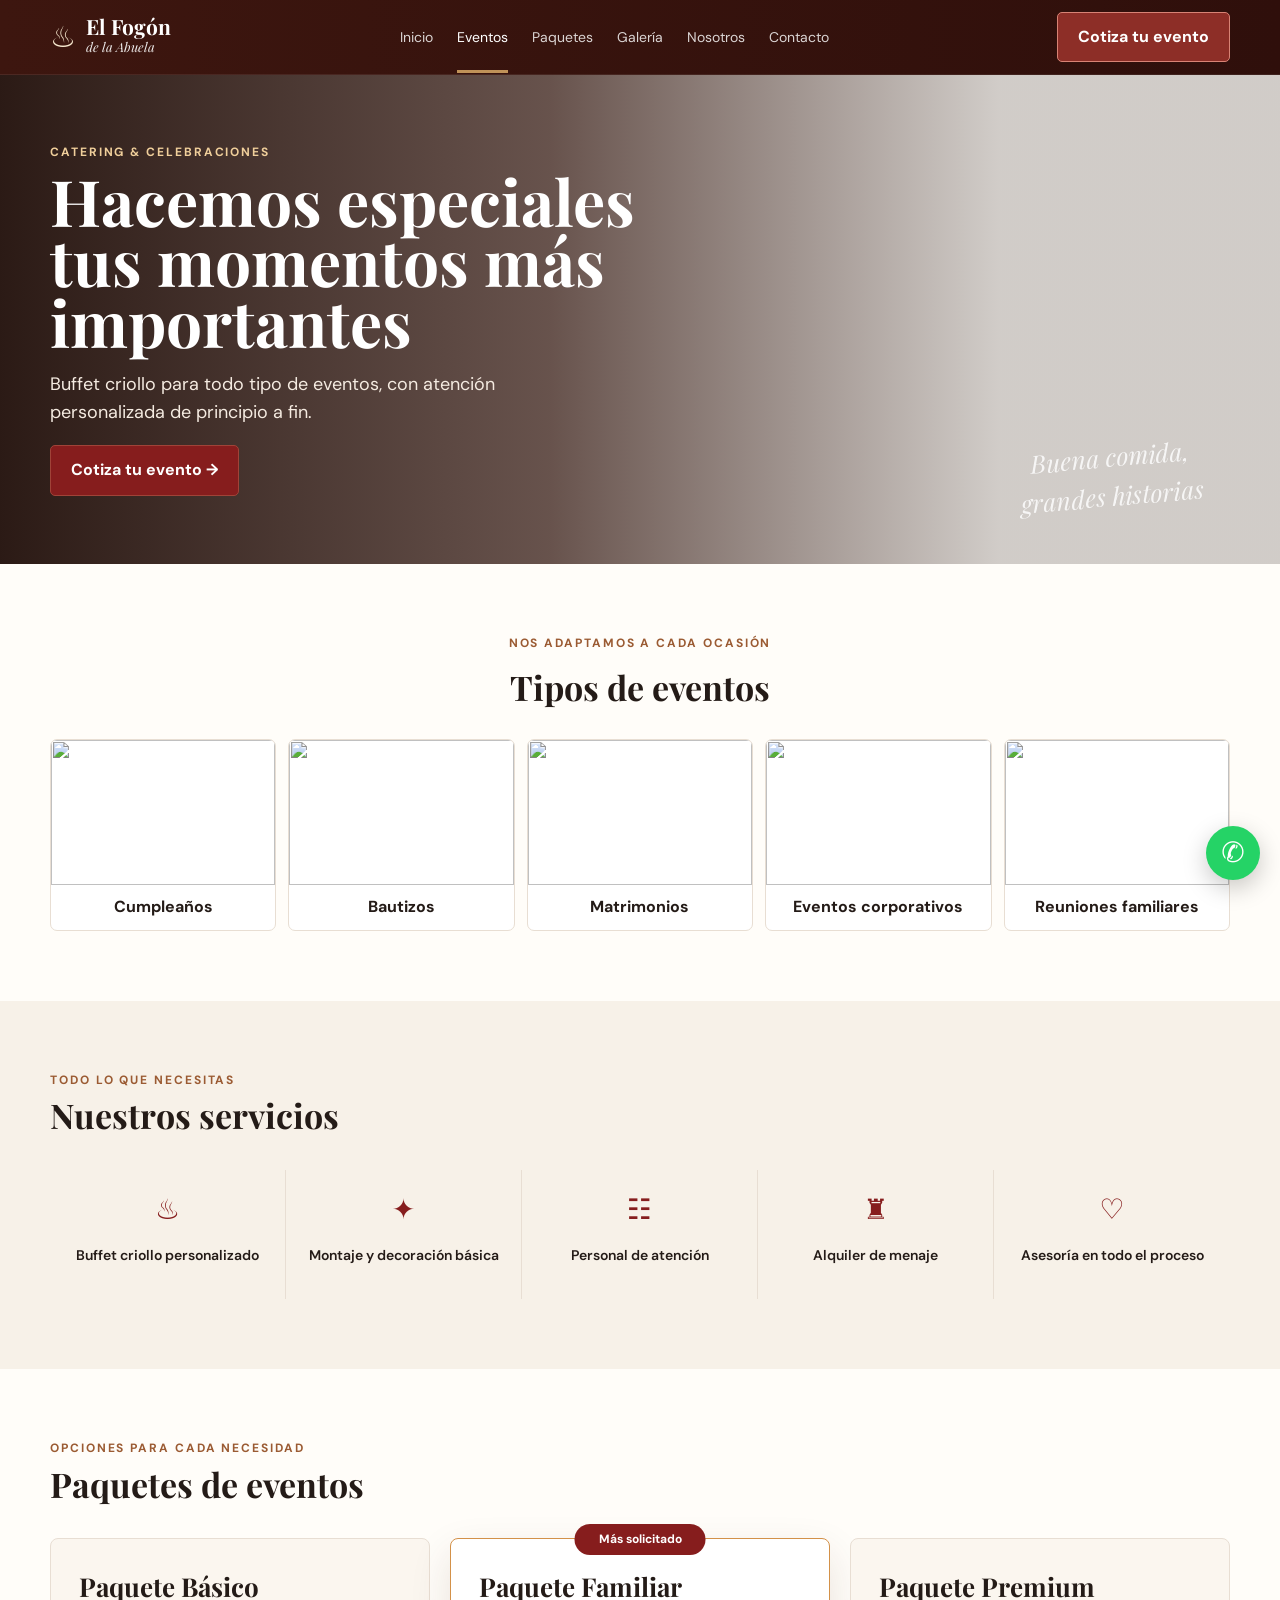
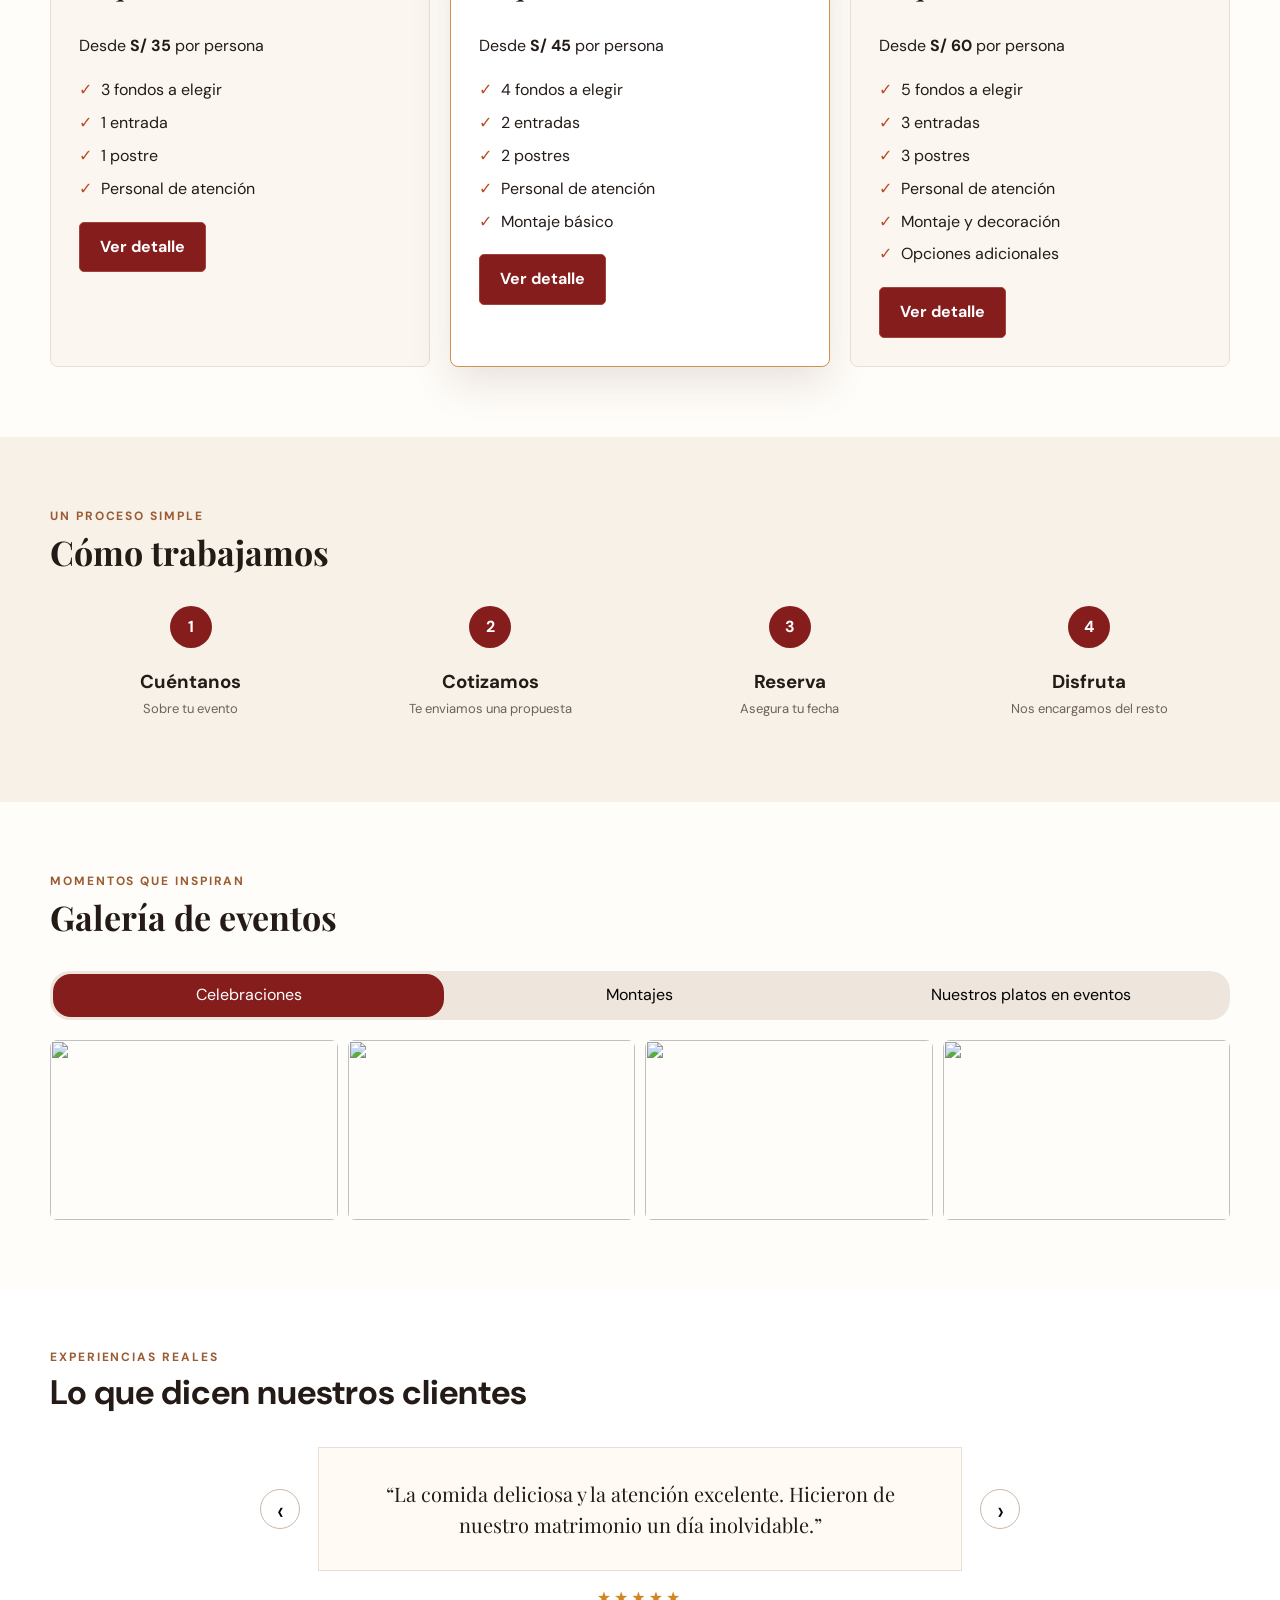
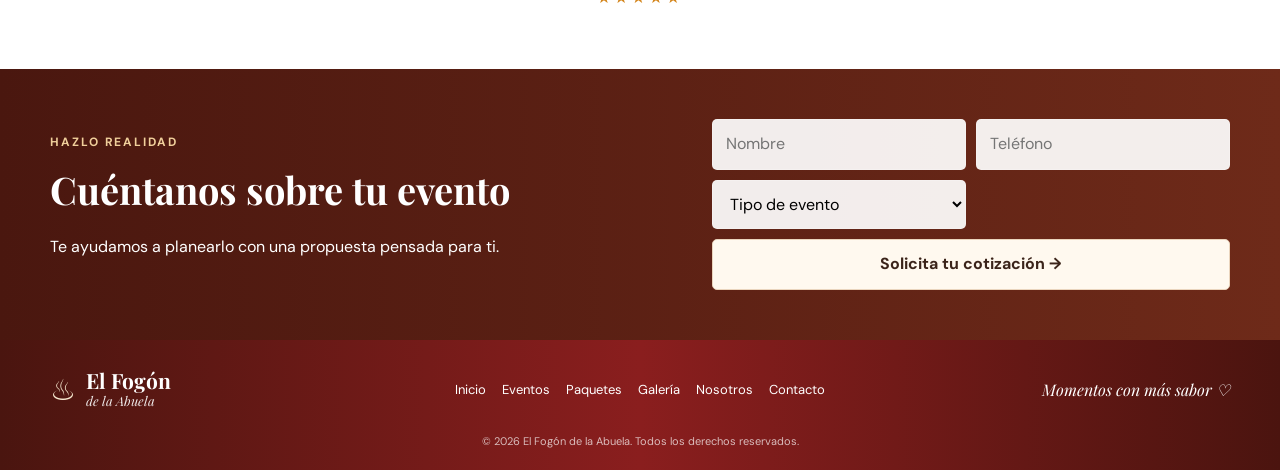
==== eventos.html @ 1a50c0c0 "Primer commit" ====
<!doctype html>
<html lang="es">
  <head>
    <meta charset="UTF-8" />
    <meta name="viewport" content="width=device-width, initial-scale=1.0" />
    <meta
      name="description"
      content="Eventos y catering - El Fogón de la Abuela."
    />
    <title>Eventos | El Fogón de la Abuela</title>
    <link rel="preconnect" href="https://fonts.googleapis.com" />
    <link rel="preconnect" href="https://fonts.gstatic.com" crossorigin />
    <link
      href="https://fonts.googleapis.com/css2?family=DM+Sans:wght@400;500;600;700&family=Playfair+Display:wght@600;700&display=swap"
      rel="stylesheet"
    />
    <link rel="stylesheet" href="styles.css" />
  </head>
  <body>
    <header class="site-header">
      <div class="container nav-wrap">
        <a class="brand" href="index.html"
          ><span class="brand-icon">♨</span
          ><span><strong>El Fogón</strong><small>de la Abuela</small></span></a
        >
        <button class="menu-btn" id="menuBtn" aria-label="Abrir menú">
          ☰
        </button>
        <nav class="main-nav" id="mainNav">
          <a href="index.html">Inicio</a>
          <a class="active" href="#eventos">Eventos</a>
          <a href="#paquetes">Paquetes</a>
          <a href="#galeria-eventos">Galería</a>
          <a href="index.html#nosotros">Nosotros</a>
          <a href="#contacto-eventos">Contacto</a>
        </nav>
        <a class="btn btn-outline nav-cta" href="#contacto-eventos"
          >Cotiza tu evento</a
        >
      </div>
    </header>

    <main>
      <section class="hero hero-events" id="eventos">
        <div class="hero-overlay"></div>
        <div class="container hero-content">
          <p class="eyebrow">Catering & celebraciones</p>
          <h1>Hacemos especiales<br />tus momentos más importantes</h1>
          <p>
            Buffet criollo para todo tipo de eventos, con atención personalizada
            de principio a fin.
          </p>
          <a class="btn btn-primary" href="#contacto-eventos"
            >Cotiza tu evento →</a
          >
        </div>
        <span class="hero-script">Buena comida,<br />grandes historias</span>
      </section>

      <section class="section">
        <div class="container">
          <div class="center-title">
            <p class="eyebrow dark">Nos adaptamos a cada ocasión</p>
            <h2>Tipos de eventos</h2>
          </div>
          <div class="event-types">
            <article>
              <img
                src="https://images.unsplash.com/photo-1530103862676-de8c9debad1d?auto=format&fit=crop&w=700&q=85"
                alt=""
              /><span>Cumpleaños</span>
            </article>
            <article>
              <img
                src="https://images.unsplash.com/photo-1519225421980-715cb0215aed?auto=format&fit=crop&w=700&q=85"
                alt=""
              /><span>Bautizos</span>
            </article>
            <article>
              <img
                src="https://images.unsplash.com/photo-1519741497674-611481863552?auto=format&fit=crop&w=700&q=85"
                alt=""
              /><span>Matrimonios</span>
            </article>
            <article>
              <img
                src="https://images.unsplash.com/photo-1497366754035-f200968a6e72?auto=format&fit=crop&w=700&q=85"
                alt=""
              /><span>Eventos corporativos</span>
            </article>
            <article>
              <img
                src="https://images.unsplash.com/photo-1519167758481-83f550bb49b3?auto=format&fit=crop&w=700&q=85"
                alt=""
              /><span>Reuniones familiares</span>
            </article>
          </div>
        </div>
      </section>

      <section class="section section-soft">
        <div class="container">
          <div class="section-title compact">
            <div>
              <p class="eyebrow dark">Todo lo que necesitas</p>
              <h2>Nuestros servicios</h2>
            </div>
          </div>
          <div class="service-grid">
            <article>
              <span>♨</span>
              <h3>Buffet criollo personalizado</h3>
            </article>
            <article>
              <span>✦</span>
              <h3>Montaje y decoración básica</h3>
            </article>
            <article>
              <span>☷</span>
              <h3>Personal de atención</h3>
            </article>
            <article>
              <span>♜</span>
              <h3>Alquiler de menaje</h3>
            </article>
            <article>
              <span>♡</span>
              <h3>Asesoría en todo el proceso</h3>
            </article>
          </div>
        </div>
      </section>

      <section class="section" id="paquetes">
        <div class="container">
          <div class="section-title compact">
            <div>
              <p class="eyebrow dark">Opciones para cada necesidad</p>
              <h2>Paquetes de eventos</h2>
            </div>
          </div>
          <div class="pricing-grid">
            <article class="price-card">
              <h3>Paquete Básico</h3>
              <p>Desde <strong>S/ 35</strong> por persona</p>
              <ul>
                <li>3 fondos a elegir</li>
                <li>1 entrada</li>
                <li>1 postre</li>
                <li>Personal de atención</li>
              </ul>
              <button class="btn btn-primary details-btn" data-package="Básico">
                Ver detalle
              </button>
            </article>
            <article class="price-card featured">
              <div class="badge">Más solicitado</div>
              <h3>Paquete Familiar</h3>
              <p>Desde <strong>S/ 45</strong> por persona</p>
              <ul>
                <li>4 fondos a elegir</li>
                <li>2 entradas</li>
                <li>2 postres</li>
                <li>Personal de atención</li>
                <li>Montaje básico</li>
              </ul>
              <button
                class="btn btn-primary details-btn"
                data-package="Familiar"
              >
                Ver detalle
              </button>
            </article>
            <article class="price-card">
              <h3>Paquete Premium</h3>
              <p>Desde <strong>S/ 60</strong> por persona</p>
              <ul>
                <li>5 fondos a elegir</li>
                <li>3 entradas</li>
                <li>3 postres</li>
                <li>Personal de atención</li>
                <li>Montaje y decoración</li>
                <li>Opciones adicionales</li>
              </ul>
              <button
                class="btn btn-primary details-btn"
                data-package="Premium"
              >
                Ver detalle
              </button>
            </article>
          </div>
        </div>
      </section>

      <section class="section section-soft">
        <div class="container">
          <div class="section-title compact">
            <div>
              <p class="eyebrow dark">Un proceso simple</p>
              <h2>Cómo trabajamos</h2>
            </div>
          </div>
          <div class="steps">
            <div>
              <span>1</span>
              <h3>Cuéntanos</h3>
              <p>Sobre tu evento</p>
            </div>
            <div>
              <span>2</span>
              <h3>Cotizamos</h3>
              <p>Te enviamos una propuesta</p>
            </div>
            <div>
              <span>3</span>
              <h3>Reserva</h3>
              <p>Asegura tu fecha</p>
            </div>
            <div>
              <span>4</span>
              <h3>Disfruta</h3>
              <p>Nos encargamos del resto</p>
            </div>
          </div>
        </div>
      </section>

      <section class="section" id="galeria-eventos">
        <div class="container">
          <div class="section-title compact">
            <div>
              <p class="eyebrow dark">Momentos que inspiran</p>
              <h2>Galería de eventos</h2>
            </div>
          </div>
          <div class="tabs" data-tab-group="events">
            <button class="tab active" data-tab="celebraciones">
              Celebraciones
            </button>
            <button class="tab" data-tab="montajes">Montajes</button>
            <button class="tab" data-tab="platos">
              Nuestros platos en eventos
            </button>
          </div>
          <div
            class="event-gallery tab-panel active"
            data-panel="celebraciones"
          >
            <img
              src="https://images.unsplash.com/photo-1464366400600-7168b8af9bc3?auto=format&fit=crop&w=900&q=85"
              alt=""
            />
            <img
              src="https://images.unsplash.com/photo-1519225421980-715cb0215aed?auto=format&fit=crop&w=900&q=85"
              alt=""
            />
            <img
              src="https://images.unsplash.com/photo-1507501336603-6e31db2be093?auto=format&fit=crop&w=900&q=85"
              alt=""
            />
            <img
              src="https://images.unsplash.com/photo-1519167758481-83f550bb49b3?auto=format&fit=crop&w=900&q=85"
              alt=""
            />
          </div>
          <div class="event-gallery tab-panel" data-panel="montajes">
            <img
              src="https://images.unsplash.com/photo-1478146896981-b80fe463b330?auto=format&fit=crop&w=900&q=85"
              alt=""
            />
            <img
              src="https://images.unsplash.com/photo-1507501336603-6e31db2be093?auto=format&fit=crop&w=900&q=85"
              alt=""
            />
            <img
              src="https://images.unsplash.com/photo-1507501336603-6e31db2be093?auto=format&fit=crop&w=900&q=85"
              alt=""
            />
            <img
              src="https://images.unsplash.com/photo-1519167758481-83f550bb49b3?auto=format&fit=crop&w=900&q=85"
              alt=""
            />
          </div>
          <div class="event-gallery tab-panel" data-panel="platos">
            <img
              src="https://images.unsplash.com/photo-1504674900247-0877df9cc836?auto=format&fit=crop&w=900&q=85"
              alt=""
            />
            <img
              src="https://images.unsplash.com/photo-1547592180-85f173990554?auto=format&fit=crop&w=900&q=85"
              alt=""
            />
            <img
              src="https://images.unsplash.com/photo-1512058564366-18510be2db19?auto=format&fit=crop&w=900&q=85"
              alt=""
            />
            <img
              src="https://images.unsplash.com/photo-1565299507177-b0ac66763828?auto=format&fit=crop&w=900&q=85"
              alt=""
            />
          </div>
        </div>
      </section>

      <section class="testimonial-section">
        <div class="container">
          <div class="section-title compact">
            <div>
              <p class="eyebrow dark">Experiencias reales</p>
              <h2>Lo que dicen nuestros clientes</h2>
            </div>
          </div>
          <div class="testimonial">
            <button id="prevTestimonial">‹</button>
            <blockquote id="testimonialText">
              “La comida deliciosa y la atención excelente. Hicieron de nuestro
              matrimonio un día inolvidable.”
            </blockquote>
            <button id="nextTestimonial">›</button>
          </div>
          <div class="stars">★★★★★</div>
        </div>
      </section>

      <section class="event-cta" id="contacto-eventos">
        <div class="container cta-grid">
          <div>
            <p class="eyebrow">Hazlo realidad</p>
            <h2>Cuéntanos sobre tu evento</h2>
            <p>Te ayudamos a planearlo con una propuesta pensada para ti.</p>
          </div>
          <form id="eventForm">
            <input required type="text" placeholder="Nombre" />
            <input required type="tel" placeholder="Teléfono" />
            <select required>
              <option value="">Tipo de evento</option>
              <option>Cumpleaños</option>
              <option>Matrimonio</option>
              <option>Corporativo</option>
              <option>Reunión familiar</option>
            </select>
            <button class="btn btn-light" type="submit">
              Solicita tu cotización →
            </button>
          </form>
        </div>
      </section>
    </main>

    <footer class="footer">
      <div class="container footer-grid">
        <div class="brand footer-brand">
          <span class="brand-icon">♨</span
          ><span><strong>El Fogón</strong><small>de la Abuela</small></span>
        </div>
        <div class="footer-links">
          <a href="index.html">Inicio</a><a href="#eventos">Eventos</a
          ><a href="#paquetes">Paquetes</a><a href="#galeria-eventos">Galería</a
          ><a href="index.html#nosotros">Nosotros</a
          ><a href="#contacto-eventos">Contacto</a>
        </div>
        <div class="footer-note">Momentos con más sabor ♡</div>
      </div>
      <div class="copyright">
        © 2026 El Fogón de la Abuela. Todos los derechos reservados.
      </div>
    </footer>

    <a
      class="whatsapp-fab"
      href="https://wa.me/51999999999"
      target="_blank"
      rel="noopener"
      aria-label="WhatsApp"
      >✆</a
    >

    <div class="modal" id="packageModal" aria-hidden="true">
      <div class="modal-backdrop" data-close-modal></div>
      <div class="modal-card package-modal-card">
        <button class="modal-close" data-close-modal>×</button>
        <div class="modal-body">
          <p class="eyebrow dark">Detalle del paquete</p>
          <h2 id="packageTitle">Paquete</h2>
          <div class="accordion">
            <details open>
              <summary>¿Qué incluye?</summary>
              <p>
                Selección de fondos, entradas y postres, además de personal de
                atención.
              </p>
            </details>
            <details>
              <summary>Opciones de platos</summary>
              <p>
                Lomo saltado, ají de gallina, arroz con pollo, seco de res,
                tallarines verdes y más.
              </p>
            </details>
            <details>
              <summary>Condiciones</summary>
              <p>
                La reserva se confirma con adelanto. El precio final depende del
                número de invitados y servicios adicionales.
              </p>
            </details>
            <details>
              <summary>Servicios adicionales</summary>
              <p>
                Decoración, menaje, bebidas, estación de postres y personal
                extra.
              </p>
            </details>
          </div>
          <a class="btn btn-primary" href="#contacto-eventos">Quiero cotizar</a>
        </div>
      </div>
    </div>

    <script src="script.js"></script>
  </body>
</html>
---- styles.css ----
:root {
  --wine: #861d1d;
  --wine-dark: #5f1111;
  --cream: #f7f1e8;
  --paper: #fffdf9;
  --ink: #241b17;
  --muted: #6e625b;
  --gold: #b98a4d;
  --green: #1d6b3a;
  --line: #e8ded3;
  --shadow: 0 16px 42px rgba(70, 35, 20, 0.12);
}
* {
  box-sizing: border-box;
}
html {
  scroll-behavior: smooth;
}
body {
  margin: 0;
  font-family: "DM Sans", system-ui, sans-serif;
  color: var(--ink);
  background: var(--paper);
  line-height: 1.55;
}
img {
  display: block;
  width: 100%;
}
a {
  text-decoration: none;
  color: inherit;
}
button,
input,
select {
  font: inherit;
}
.container {
  width: min(1180px, calc(100% - 38px));
  margin: auto;
}
.site-header {
  position: sticky;
  top: 0;
  z-index: 100;
  background: linear-gradient(90deg, #3d160f, #2f0f0b);
  color: #fff;
  border-bottom: 1px solid rgba(255, 255, 255, 0.08);
}
.nav-wrap {
  min-height: 74px;
  display: flex;
  align-items: center;
  gap: 24px;
}
.brand {
  display: inline-flex;
  align-items: center;
  gap: 10px;
  min-width: max-content;
  color: #fff;
}
.brand-icon {
  font-size: 29px;
  color: #f7e8cf;
}
.brand strong {
  display: block;
  font-family: "Playfair Display", serif;
  font-size: 21px;
  line-height: 1;
}
.brand small {
  display: block;
  font-family: "Playfair Display", serif;
  font-size: 13px;
  font-style: italic;
  opacity: 0.9;
}
.main-nav {
  display: flex;
  align-items: center;
  justify-content: center;
  gap: 24px;
  flex: 1;
  font-size: 14px;
}
.main-nav a {
  padding: 26px 0 21px;
  opacity: 0.82;
  border-bottom: 3px solid transparent;
}
.main-nav a:hover,
.main-nav a.active {
  opacity: 1;
  border-color: #c09258;
}
.menu-btn {
  display: none;
  background: none;
  border: 0;
  color: #fff;
  font-size: 27px;
  cursor: pointer;
}
.btn {
  display: inline-flex;
  align-items: center;
  justify-content: center;
  border: 1px solid transparent;
  border-radius: 5px;
  padding: 12px 20px;
  font-weight: 700;
  cursor: pointer;
  transition: 0.2s ease;
}
.btn:hover {
  transform: translateY(-1px);
  filter: brightness(1.05);
}
.btn-primary {
  background: var(--wine);
  color: #fff;
  border-color: #a04338;
}
.btn-green {
  background: var(--green);
  color: #fff;
}
.btn-light {
  background: #fff9ef;
  color: #3b241a;
  border-color: #ead5bd;
}
.btn-outline {
  color: #fff;
  border-color: #d88375;
  background: #8d2e27;
}
.btn-outline-dark {
  color: var(--wine);
  border-color: var(--wine);
  background: transparent;
}
.btn.small {
  padding: 8px 14px;
  font-size: 13px;
}
.hero {
  position: relative;
  min-height: 455px;
  display: flex;
  align-items: center;
  background-size: cover;
  background-position: center;
  color: #fff;
  overflow: hidden;
}
.hero-home {
  background-image: url("https://images.unsplash.com/photo-1547592180-85f173990554?auto=format&fit=crop&w=1800&q=88");
}
.hero-events {
  background-image: url("https://images.unsplash.com/photo-1519167758481-83f550bb49b3?auto=format&fit=crop&w=1800&q=88");
}
.hero-overlay {
  position: absolute;
  inset: 0;
  background: linear-gradient(
    90deg,
    rgba(30, 12, 7, 0.94) 0%,
    rgba(45, 17, 10, 0.72) 43%,
    rgba(24, 9, 5, 0.2) 78%
  );
}
.hero-content {
  position: relative;
  z-index: 2;
  padding-block: 68px;
}
.eyebrow {
  font-size: 12px;
  text-transform: uppercase;
  letter-spacing: 0.16em;
  font-weight: 700;
  color: #f0cf9b;
  margin: 0 0 9px;
}
.eyebrow.dark {
  color: #9b5b33;
}
.hero h1,
.section h2,
.about h2,
.delivery h2,
.event-cta h2,
.visit h2 {
  font-family: "Playfair Display", serif;
}
.hero h1 {
  font-size: clamp(40px, 5vw, 70px);
  line-height: 0.95;
  margin: 0 0 18px;
  max-width: 690px;
}
.hero-content > p:not(.eyebrow) {
  max-width: 555px;
  color: #f5ebe1;
  font-size: 18px;
}
.hero-actions {
  display: flex;
  gap: 10px;
  flex-wrap: wrap;
  margin-top: 26px;
}
.hero-script {
  position: absolute;
  right: 6%;
  bottom: 48px;
  font-family: "Playfair Display", serif;
  font-style: italic;
  font-size: 25px;
  transform: rotate(-5deg);
  opacity: 0.82;
  text-align: center;
}
.features {
  background: #fff;
  border-bottom: 1px solid var(--line);
}
.feature-grid {
  display: grid;
  grid-template-columns: repeat(4, 1fr);
  padding: 18px 0;
}
.feature-grid article {
  display: flex;
  gap: 12px;
  align-items: center;
  padding: 12px 20px;
  border-right: 1px solid var(--line);
}
.feature-grid article:last-child {
  border: 0;
}
.feature-grid article > span {
  font-size: 27px;
  color: var(--wine);
}
.feature-grid strong,
.feature-grid small {
  display: block;
}
.feature-grid strong {
  font-size: 13px;
}
.feature-grid small {
  font-size: 12px;
  color: var(--muted);
}
.section {
  padding: 70px 0;
}
.section-soft {
  background: var(--cream);
}
.section-title {
  display: flex;
  justify-content: space-between;
  align-items: end;
  gap: 30px;
  margin-bottom: 24px;
}
.section-title.compact {
  align-items: center;
}
.section-title h2,
.center-title h2 {
  font-size: 34px;
  margin: 0 0 4px;
}
.section-title p {
  margin: 0;
  color: var(--muted);
}
.text-link {
  color: var(--wine);
  font-weight: 700;
  font-size: 14px;
}
.carousel-shell {
  position: relative;
}
.scrollable {
  display: grid;
  grid-auto-flow: column;
  grid-auto-columns: minmax(230px, 1fr);
  gap: 16px;
  overflow: auto;
  scrollbar-width: none;
  scroll-behavior: smooth;
}
.scrollable::-webkit-scrollbar {
  display: none;
}
.carousel-arrow {
  position: absolute;
  z-index: 4;
  top: 42%;
  width: 38px;
  height: 38px;
  border-radius: 50%;
  border: 0;
  background: #1f1713;
  color: #fff;
  font-size: 28px;
  cursor: pointer;
  box-shadow: var(--shadow);
}
.carousel-arrow.prev {
  left: -18px;
}
.carousel-arrow.next {
  right: -18px;
}
.food-card,
.mini-card {
  background: #fff;
  border: 1px solid var(--line);
  overflow: hidden;
}
.food-card {
  border-radius: 8px;
  min-width: 230px;
}
.food-card img {
  height: 165px;
  object-fit: cover;
}
.food-card div {
  padding: 13px 14px;
}
.food-card h3,
.mini-card h3 {
  margin: 0 0 5px;
  font-family: "Playfair Display", serif;
}
.food-card strong,
.mini-card span {
  font-size: 13px;
}
.tabs {
  display: flex;
  background: #eee6dc;
  border-radius: 20px;
  padding: 3px;
  margin-bottom: 20px;
  overflow: auto;
}
.tab {
  flex: 1;
  min-width: 120px;
  border: 0;
  background: transparent;
  padding: 9px 15px;
  border-radius: 18px;
  cursor: pointer;
}
.tab.active {
  background: var(--wine);
  color: #fff;
}
.tab-panel {
  display: none;
}
.tab-panel.active {
  display: block;
}
.menu-grid {
  display: grid;
  grid-template-columns: repeat(4, 1fr);
  gap: 14px;
}
.mini-card {
  border-radius: 7px;
  padding-bottom: 12px;
  cursor: pointer;
  transition: 0.2s;
}
.mini-card:hover {
  transform: translateY(-4px);
  box-shadow: var(--shadow);
}
.mini-card img {
  height: 150px;
  object-fit: cover;
}
.mini-card h3,
.mini-card span {
  padding-inline: 12px;
}
.empty-panel {
  padding: 42px;
  text-align: center;
  background: #fff;
  border: 1px dashed #cfbeb0;
  color: var(--muted);
}
.promo-grid {
  display: grid;
  grid-template-columns: repeat(3, 1fr);
  gap: 16px;
}
.promo-card {
  min-height: 220px;
  border-radius: 7px;
  padding: 24px;
  color: #fff;
  background-size: cover;
  background-position: center;
  position: relative;
  overflow: hidden;
}
.promo-card::before {
  content: "";
  position: absolute;
  inset: 0;
  background: linear-gradient(90deg, rgba(0, 0, 0, 0.75), rgba(0, 0, 0, 0.15));
}
.promo-card > * {
  position: relative;
}
.promo-card.green {
  background-image: url("https://images.unsplash.com/photo-1504674900247-0877df9cc836?auto=format&fit=crop&w=900&q=85");
}
.promo-card.brown {
  background-image: url("https://images.unsplash.com/photo-1555396273-367ea4eb4db5?auto=format&fit=crop&w=900&q=85");
}
.promo-card h3 {
  font-family: "Playfair Display", serif;
  font-size: 35px;
  margin: 4px 0;
}
.delivery,
.about {
  display: grid;
  grid-template-columns: 1fr 1.25fr;
  min-height: 300px;
  background: #f7efe4;
}
.delivery-image {
  background: url("https://images.unsplash.com/photo-1556742049-0cfed4f6a45d?auto=format&fit=crop&w=1000&q=85")
    center/cover;
}
.delivery-copy,
.about-copy {
  padding: 50px clamp(30px, 6vw, 90px);
  display: flex;
  flex-direction: column;
  align-items: flex-start;
  justify-content: center;
}
.delivery h2,
.about h2 {
  font-size: 38px;
  margin: 0 0 10px;
}
.delivery-badges {
  display: flex;
  gap: 10px;
  flex-wrap: wrap;
  margin: 12px 0 24px;
}
.delivery-badges span {
  background: #fff;
  border: 1px solid var(--line);
  padding: 7px 12px;
  border-radius: 999px;
  font-size: 13px;
}
.gallery {
  display: grid;
  grid-template-columns: repeat(5, 1fr);
  gap: 10px;
}
.gallery img {
  height: 145px;
  object-fit: cover;
  border-radius: 6px;
}
.about {
  grid-template-columns: 1.1fr 1fr;
}
.about-image {
  background: url("https://images.unsplash.com/photo-1556911220-bff31c812dba?auto=format&fit=crop&w=1200&q=85")
    center/cover;
  min-height: 320px;
}
.visit {
  padding: 42px 0;
  background: #fff;
}
.visit-grid {
  display: grid;
  grid-template-columns: 1fr 1.1fr 1fr;
  align-items: center;
  gap: 26px;
}
.map-placeholder {
  height: 165px;
  border-radius: 8px;
  background:
    linear-gradient(
      30deg,
      #ddd 12%,
      transparent 12.5%,
      transparent 87%,
      #ddd 87.5%
    ),
    linear-gradient(
      150deg,
      #ddd 12%,
      transparent 12.5%,
      transparent 87%,
      #ddd 87.5%
    ),
    linear-gradient(
      30deg,
      #ddd 12%,
      transparent 12.5%,
      transparent 87%,
      #ddd 87.5%
    ),
    #eee;
  background-size: 80px 140px;
  display: grid;
  place-items: center;
}
.pin {
  font-size: 44px;
}
.footer {
  background: linear-gradient(90deg, #4a150f, #8a1e1e, #4b140f);
  color: #fff;
  padding-top: 28px;
}
.footer-grid {
  display: grid;
  grid-template-columns: 1fr 2fr 1fr;
  align-items: center;
  gap: 20px;
}
.footer-links {
  display: flex;
  justify-content: center;
  gap: 16px;
  flex-wrap: wrap;
  font-size: 13px;
}
.footer-note {
  text-align: right;
  font-family: "Playfair Display", serif;
  font-style: italic;
}
.copyright {
  text-align: center;
  font-size: 11px;
  opacity: 0.7;
  padding: 20px;
}
.whatsapp-fab {
  position: fixed;
  right: 20px;
  bottom: 20px;
  z-index: 99;
  width: 54px;
  height: 54px;
  border-radius: 50%;
  display: grid;
  place-items: center;
  background: #25d366;
  color: #fff;
  font-size: 28px;
  box-shadow: 0 8px 24px rgba(0, 0, 0, 0.22);
}
.center-title {
  text-align: center;
  margin-bottom: 25px;
}
.event-types {
  display: grid;
  grid-template-columns: repeat(5, 1fr);
  gap: 12px;
}
.event-types article {
  border: 1px solid var(--line);
  background: #fff;
  border-radius: 7px;
  overflow: hidden;
  text-align: center;
  font-weight: 700;
}
.event-types img {
  height: 145px;
  object-fit: cover;
}
.event-types span {
  display: block;
  padding: 10px 6px;
}
.service-grid {
  display: grid;
  grid-template-columns: repeat(5, 1fr);
  text-align: center;
}
.service-grid article {
  padding: 18px;
  border-right: 1px solid var(--line);
}
.service-grid article:last-child {
  border: 0;
}
.service-grid span {
  font-size: 28px;
  color: var(--wine);
}
.service-grid h3 {
  font-size: 14px;
  font-weight: 600;
}
.pricing-grid {
  display: grid;
  grid-template-columns: repeat(3, 1fr);
  gap: 20px;
  align-items: stretch;
}
.price-card {
  position: relative;
  border: 1px solid var(--line);
  background: #fbf6ef;
  border-radius: 8px;
  padding: 28px;
}
.price-card.featured {
  border-color: #d39149;
  box-shadow: var(--shadow);
  background: #fff;
}
.price-card h3 {
  font-family: "Playfair Display", serif;
  font-size: 26px;
  margin-top: 0;
}
.price-card ul {
  list-style: none;
  padding: 0;
  margin: 20px 0;
}
.price-card li {
  margin: 8px 0;
}
.price-card li::before {
  content: "✓";
  color: #b64c23;
  font-weight: 700;
  margin-right: 9px;
}
.badge {
  position: absolute;
  top: -15px;
  left: 50%;
  transform: translateX(-50%);
  background: var(--wine);
  color: #fff;
  border-radius: 999px;
  padding: 6px 24px;
  font-size: 12px;
  font-weight: 700;
}
.steps {
  display: grid;
  grid-template-columns: repeat(4, 1fr);
  gap: 18px;
  text-align: center;
}
.steps span {
  width: 42px;
  height: 42px;
  display: grid;
  place-items: center;
  margin: auto;
  border-radius: 50%;
  background: var(--wine);
  color: #fff;
  font-weight: 700;
}
.steps h3 {
  margin-bottom: 0;
}
.steps p {
  margin-top: 3px;
  color: var(--muted);
  font-size: 13px;
}
.event-gallery {
  grid-template-columns: repeat(4, 1fr);
  gap: 10px;
}
.event-gallery.active {
  display: grid;
}
.event-gallery img {
  height: 180px;
  object-fit: cover;
  border-radius: 7px;
}
.testimonial-section {
  padding: 58px 0;
  background: #fff;
}
.testimonial {
  display: grid;
  grid-template-columns: auto 1fr auto;
  align-items: center;
  gap: 18px;
  max-width: 760px;
  margin: auto;
}
.testimonial button {
  border: 1px solid #c9b8aa;
  background: #fff;
  width: 40px;
  height: 40px;
  border-radius: 50%;
  font-size: 26px;
  cursor: pointer;
}
.testimonial blockquote {
  margin: 0;
  background: #fffaf4;
  border: 1px solid var(--line);
  padding: 30px;
  text-align: center;
  font-family: "Playfair Display", serif;
  font-size: 20px;
}
.stars {
  text-align: center;
  color: #d4861d;
  margin-top: 15px;
  letter-spacing: 3px;
}
.event-cta {
  background: linear-gradient(90deg, #4a170f, #6e2a19);
  color: #fff;
  padding: 50px 0;
}
.cta-grid {
  display: grid;
  grid-template-columns: 1.2fr 1fr;
  gap: 40px;
  align-items: center;
}
.event-cta h2 {
  font-size: 38px;
  margin: 0;
}
.event-cta form {
  display: grid;
  grid-template-columns: 1fr 1fr;
  gap: 10px;
}
.event-cta input,
.event-cta select {
  padding: 12px 13px;
  border-radius: 5px;
  border: 1px solid rgba(255, 255, 255, 0.2);
  background: rgba(255, 255, 255, 0.92);
}
.event-cta button {
  grid-column: 1/-1;
}
.modal {
  position: fixed;
  inset: 0;
  z-index: 200;
  display: none;
}
.modal.open {
  display: grid;
  place-items: center;
}
.modal-backdrop {
  position: absolute;
  inset: 0;
  background: rgba(19, 10, 7, 0.72);
  backdrop-filter: blur(3px);
}
.modal-card {
  position: relative;
  width: min(760px, calc(100% - 28px));
  background: #fff;
  border-radius: 10px;
  box-shadow: 0 28px 80px rgba(0, 0, 0, 0.35);
  overflow: hidden;
  display: grid;
  grid-template-columns: 1fr 1fr;
}
.modal-card > img {
  height: 100%;
  min-height: 330px;
  object-fit: cover;
}
.modal-body {
  padding: 32px;
}
.modal-close {
  position: absolute;
  right: 10px;
  top: 8px;
  border: 0;
  background: #fff;
  width: 34px;
  height: 34px;
  border-radius: 50%;
  font-size: 25px;
  cursor: pointer;
  z-index: 2;
}
.modal-bottom {
  display: flex;
  align-items: center;
  justify-content: space-between;
  gap: 15px;
  margin-top: 25px;
}
.package-modal-card {
  display: block;
  max-width: 620px;
}
.accordion details {
  border: 1px solid var(--line);
  border-radius: 6px;
  margin: 8px 0;
  padding: 12px 14px;
}
.accordion summary {
  font-weight: 700;
  cursor: pointer;
}
.accordion p {
  color: var(--muted);
}
@media (max-width: 900px) {
  .menu-btn {
    display: block;
    margin-left: auto;
  }
  .nav-cta {
    display: none;
  }
  .main-nav {
    display: none;
    position: absolute;
    left: 0;
    right: 0;
    top: 74px;
    background: #35120d;
    padding: 14px 22px;
    flex-direction: column;
    align-items: stretch;
    gap: 0;
  }
  .main-nav.open {
    display: flex;
  }
  .main-nav a {
    padding: 13px 0;
    border-bottom: 1px solid rgba(255, 255, 255, 0.1);
  }
  .feature-grid {
    grid-template-columns: 1fr 1fr;
  }
  .feature-grid article:nth-child(2) {
    border-right: 0;
  }
  .menu-grid {
    grid-template-columns: 1fr 1fr;
  }
  .promo-grid,
  .pricing-grid {
    grid-template-columns: 1fr;
  }
  .gallery {
    grid-template-columns: repeat(3, 1fr);
  }
  .event-types {
    grid-template-columns: repeat(3, 1fr);
  }
  .service-grid {
    grid-template-columns: repeat(2, 1fr);
  }
  .service-grid article {
    border: 0;
    border-bottom: 1px solid var(--line);
  }
  .steps {
    grid-template-columns: 1fr 1fr;
  }
  .event-gallery.active {
    grid-template-columns: 1fr 1fr;
  }
  .visit-grid,
  .cta-grid {
    grid-template-columns: 1fr;
  }
  .footer-grid {
    grid-template-columns: 1fr;
    text-align: center;
  }
  .footer-note {
    text-align: center;
  }
  .delivery,
  .about {
    grid-template-columns: 1fr;
  }
  .delivery-image,
  .about-image {
    min-height: 260px;
  }
}
@media (max-width: 620px) {
  .container {
    width: min(100% - 26px, 1180px);
  }
  .hero {
    min-height: 500px;
  }
  .hero-script {
    display: none;
  }
  .hero h1 {
    font-size: 43px;
  }
  .features .container {
    width: 100%;
  }
  .feature-grid {
    grid-template-columns: 1fr;
  }
  .feature-grid article {
    border-right: 0;
    border-bottom: 1px solid var(--line);
  }
  .section {
    padding: 48px 0;
  }
  .section-title {
    align-items: flex-start;
    flex-direction: column;
  }
  .menu-grid {
    grid-template-columns: 1fr 1fr;
  }
  .gallery {
    grid-template-columns: 1fr 1fr;
  }
  .gallery img {
    height: 130px;
  }
  .event-types {
    grid-template-columns: 1fr 1fr;
  }
  .service-grid {
    grid-template-columns: 1fr;
  }
  .steps {
    grid-template-columns: 1fr 1fr;
  }
  .modal-card {
    grid-template-columns: 1fr;
  }
  .modal-card > img {
    min-height: 190px;
    height: 190px;
  }
  .modal-body {
    padding: 24px;
  }
  .event-cta form {
    grid-template-columns: 1fr;
  }
  .event-cta button {
    grid-column: auto;
  }
}
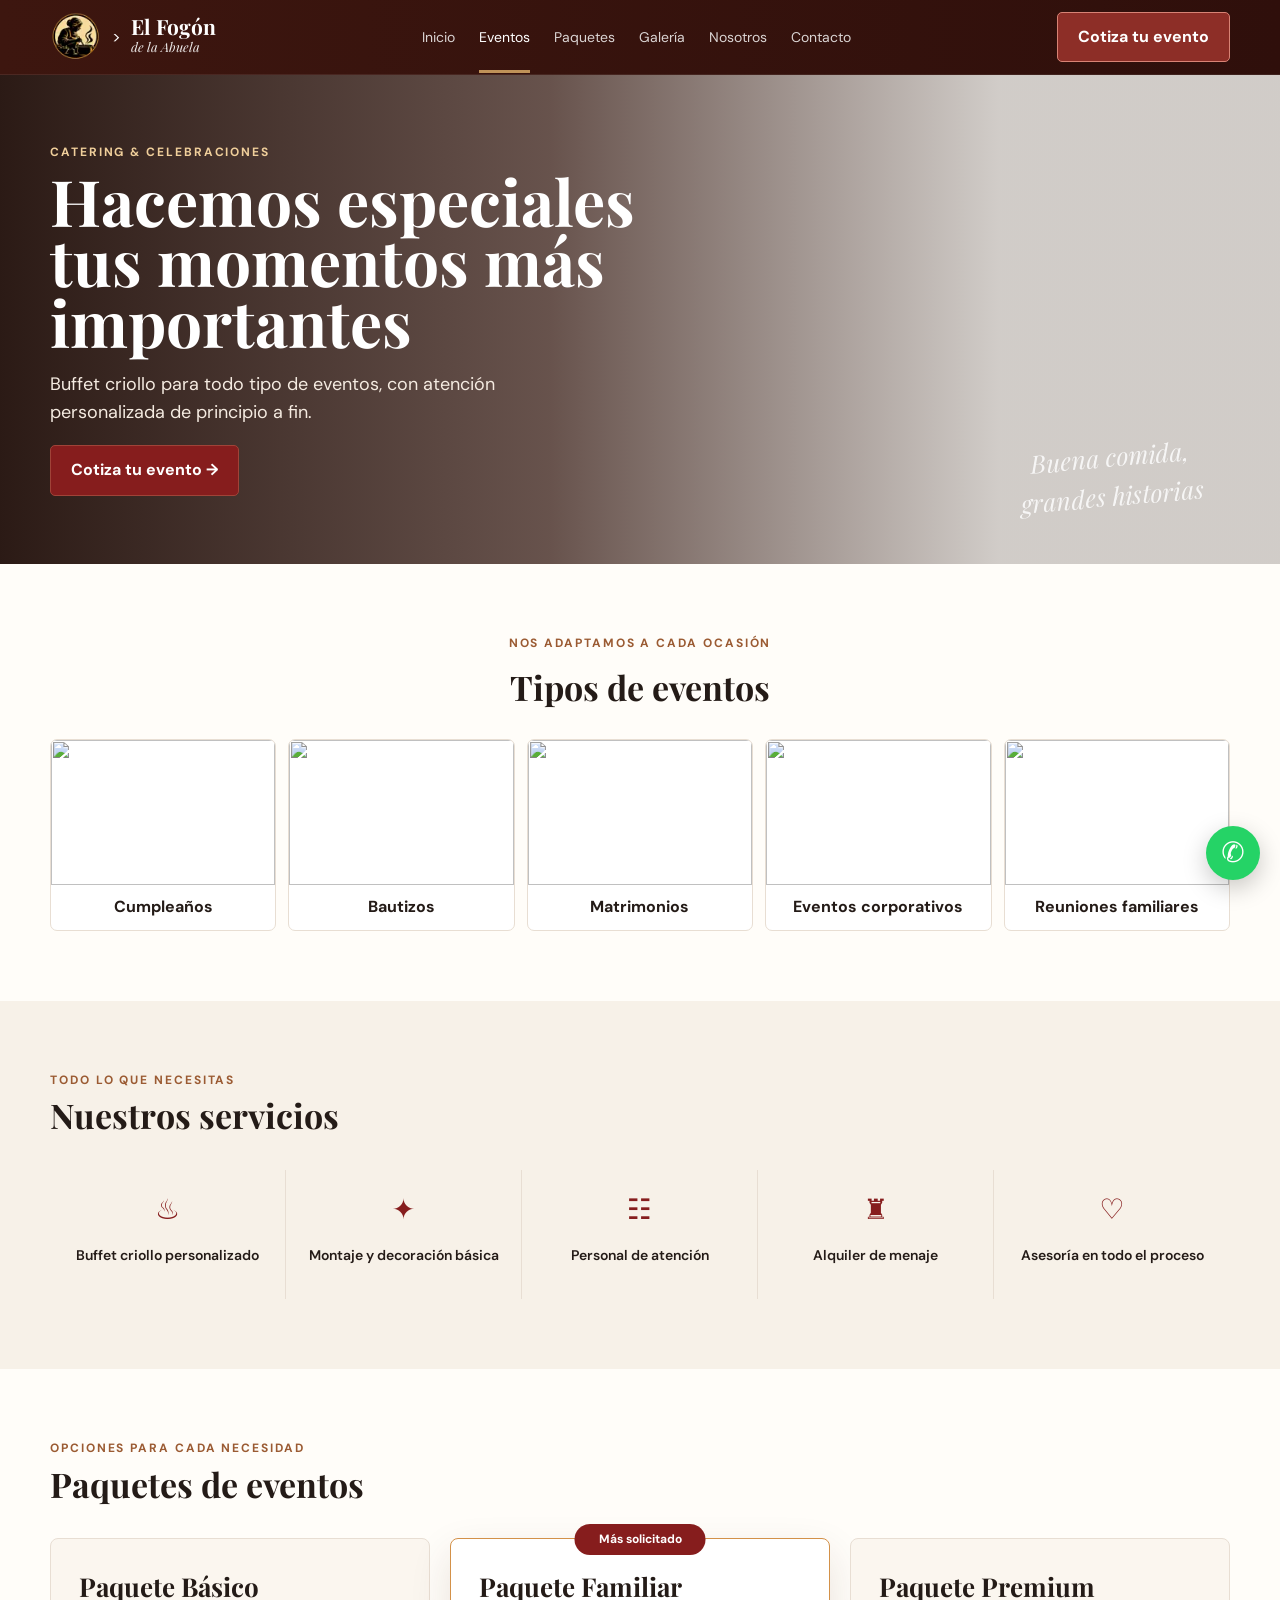
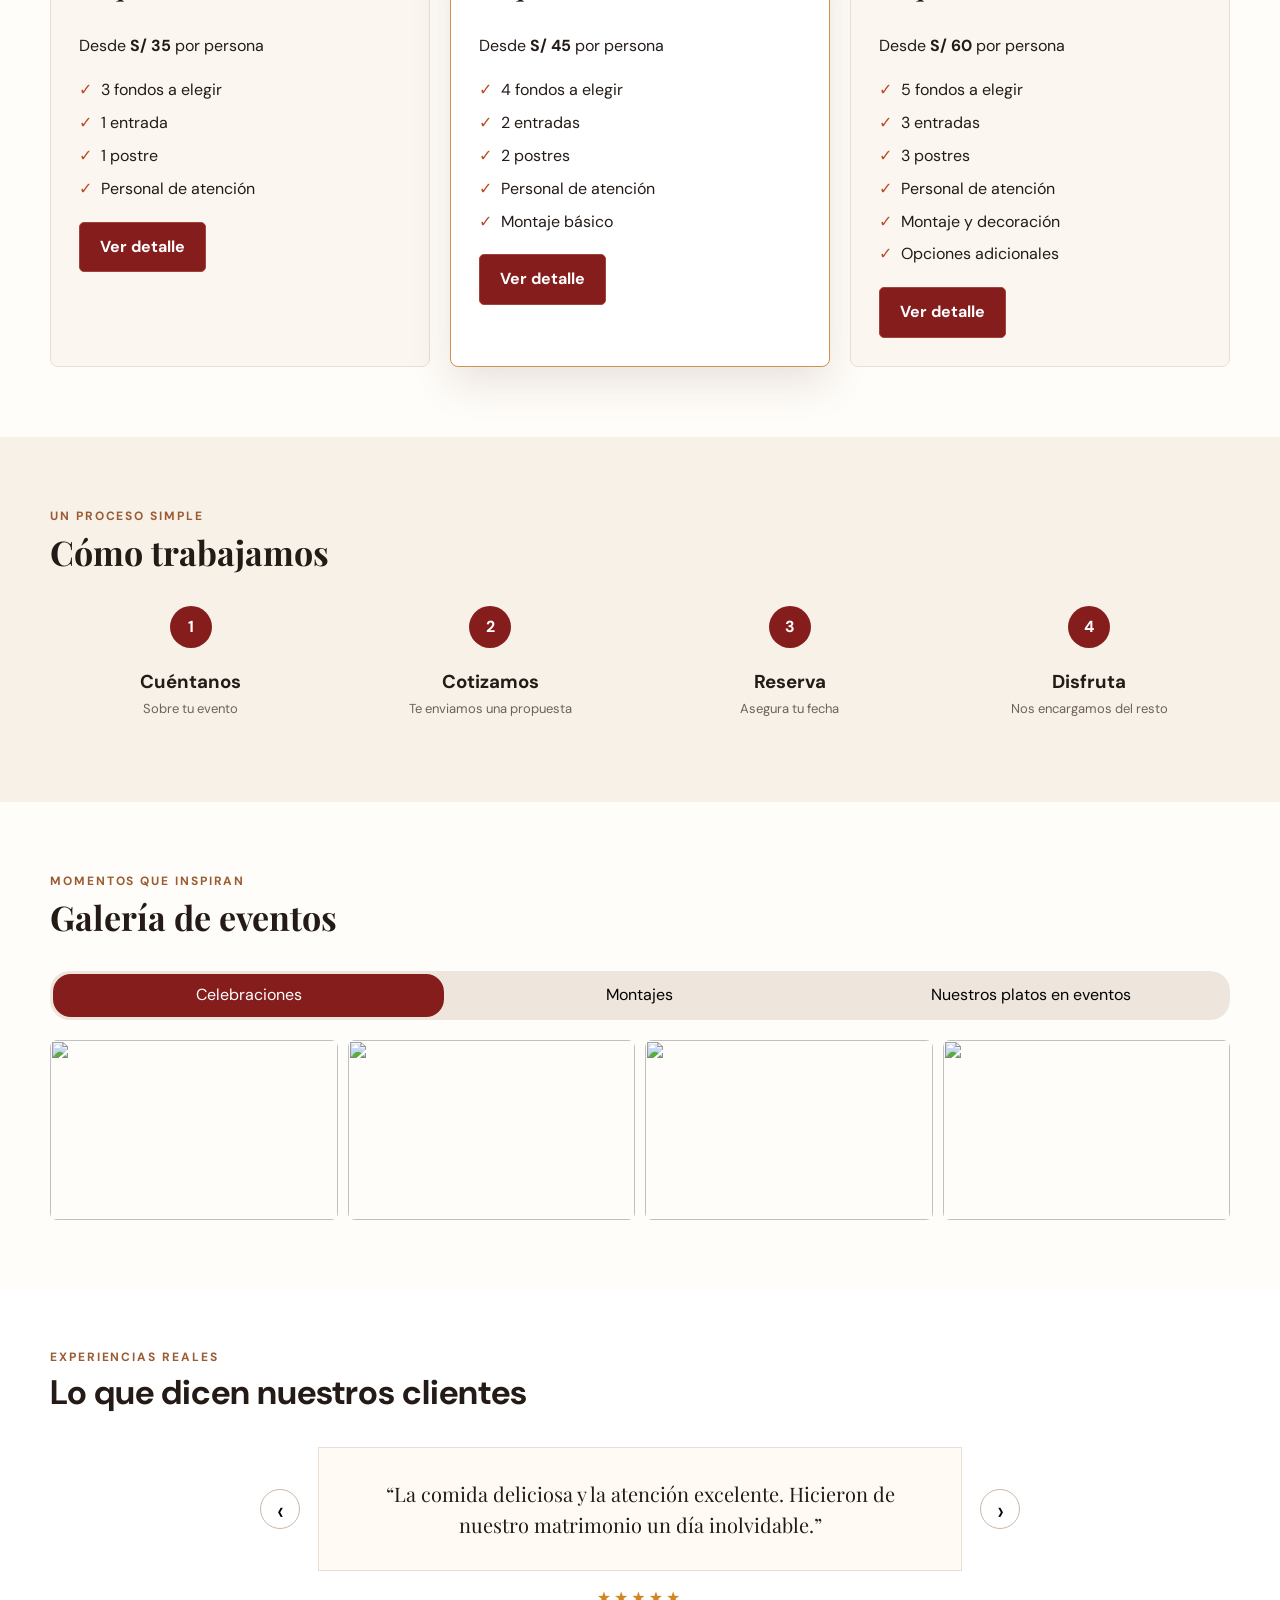
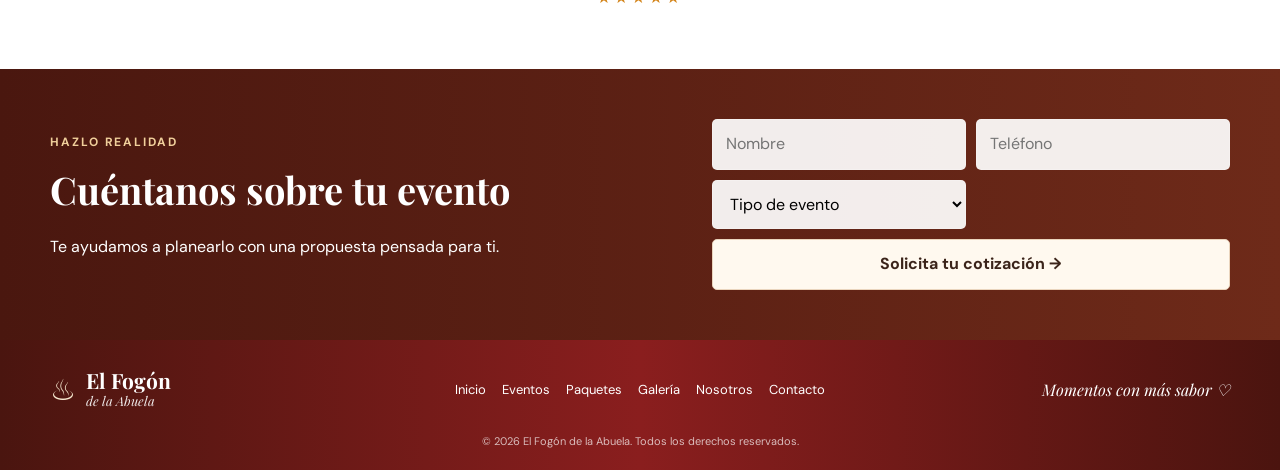
==== commit 093ab108: "feat: replace header brand icon with grandma logo" ====
--- a/eventos.html
+++ b/eventos.html
@@ -20,7 +20,7 @@
     <header class="site-header">
       <div class="container nav-wrap">
         <a class="brand" href="index.html"
-          ><span class="brand-icon">♨</span
+          ><img class="brand-logo" src="assets/logo-fogon.webp" width="52" height="52" alt="" />
           ><span><strong>El Fogón</strong><small>de la Abuela</small></span></a
         >
         <button class="menu-btn" id="menuBtn" aria-label="Abrir menú">
--- a/styles.css
+++ b/styles.css
@@ -996,3 +996,152 @@
     grid-column: auto;
   }
 }
+
+
+/* Featured dishes: responsive, snap-aligned cards and unobstructed controls. */
+#featuredCarousel {
+  grid-auto-columns: calc((100% - 54px) / 4);
+  gap: 18px;
+  scroll-snap-type: x mandatory;
+  scroll-padding-inline: 0;
+  overscroll-behavior-x: contain;
+  padding-bottom: 3px;
+}
+#featuredCarousel .food-card {
+  min-width: 0;
+  height: 100%;
+  display: flex;
+  flex-direction: column;
+  scroll-snap-align: start;
+  border-radius: 14px;
+  transition: box-shadow .2s ease, transform .2s ease;
+}
+#featuredCarousel .food-card:hover {
+  transform: translateY(-3px);
+  box-shadow: 0 12px 28px rgba(47, 28, 19, .1);
+}
+#featuredCarousel .food-card img {
+  display: block;
+  width: 100%;
+  height: 190px;
+  aspect-ratio: 4 / 3;
+  object-fit: cover;
+}
+#featuredCarousel .food-card > div {
+  flex: 1;
+  padding: 17px 18px 19px;
+}
+#featuredCarousel .food-card h3 {
+  font-size: 19px;
+  line-height: 1.35;
+}
+#carta .carousel-shell {
+  padding-bottom: 58px;
+}
+#carta .carousel-arrow {
+  top: auto;
+  bottom: 0;
+  width: 42px;
+  height: 42px;
+  display: grid;
+  place-items: center;
+  line-height: 1;
+  font-size: 27px;
+  box-shadow: none;
+  transition: background .2s ease, opacity .2s ease;
+}
+#carta .carousel-arrow.prev {
+  left: auto;
+  right: 52px;
+}
+#carta .carousel-arrow.next {
+  right: 0;
+}
+#carta .carousel-arrow:hover:not(:disabled) {
+  background: var(--wine);
+}
+#carta .carousel-arrow:focus-visible {
+  outline: 3px solid var(--wine);
+  outline-offset: 3px;
+}
+#carta .carousel-arrow:disabled {
+  opacity: .3;
+  cursor: default;
+}
+@media (max-width: 1050px) {
+  #featuredCarousel {
+    grid-auto-columns: calc((100% - 36px) / 3);
+  }
+}
+@media (max-width: 760px) {
+  #featuredCarousel {
+    grid-auto-columns: calc((100% - 18px) / 2);
+  }
+  #featuredCarousel .food-card img {
+    height: 175px;
+  }
+}
+@media (max-width: 520px) {
+  #featuredCarousel {
+    grid-auto-columns: 100%;
+  }
+  #featuredCarousel .food-card img {
+    height: 210px;
+  }
+  #carta .section-title {
+    flex-wrap: wrap;
+    gap: 12px;
+  }
+}
+@media (prefers-reduced-motion: reduce) {
+  #featuredCarousel {
+    scroll-behavior: auto;
+  }
+  #featuredCarousel .food-card {
+    transition: none;
+  }
+}
+
+
+/* Galería editorial del restaurante; aislada de la galería de eventos */
+.gallery-section { background:#f8f1e8; }
+.gallery-heading { display:flex; align-items:end; justify-content:space-between; gap:24px; flex-wrap:wrap; margin-bottom:26px; }
+.gallery-heading h2 { margin:0 0 10px; font-family:"Playfair Display",serif; font-size:clamp(32px,4vw,46px); }
+.gallery-heading p:last-child { margin:0; max-width:540px; color:var(--muted); line-height:1.6; }
+.gallery-count { padding:10px 16px; background:#fff; border:1px solid var(--line); border-radius:30px; color:var(--wine); font-weight:700; white-space:nowrap; }
+.gallery-filters { display:flex; flex-wrap:wrap; gap:10px; margin-bottom:25px; }
+.gallery-filter { border:1px solid #dfd0c0; background:white; color:#483026; border-radius:30px; padding:11px 20px; font:inherit; font-weight:650; cursor:pointer; transition:background .2s,color .2s,transform .2s; }
+.gallery-filter:hover { transform:translateY(-2px); }
+.gallery-filter.active { background:var(--wine); border-color:var(--wine); color:white; }
+.gallery-filter:focus-visible,.gallery-tile:focus-visible,.gallery-lightbox button:focus-visible { outline:3px solid #dc9e57; outline-offset:3px; }
+.gallery-grid { display:grid; grid-template-columns:repeat(4,minmax(0,1fr)); gap:16px; }
+.gallery-tile { appearance:none; border:0; padding:0; text-align:left; min-width:0; aspect-ratio:4/3; border-radius:16px; overflow:hidden; position:relative; background:#e7d7c7; cursor:pointer; box-shadow:0 4px 18px rgba(57,27,17,.08); }
+.gallery-tile:nth-child(9n+1),.gallery-tile:nth-child(9n+6) { grid-column:span 2; aspect-ratio:2/1.24; }
+.gallery-tile img { display:block; width:100%; height:100%; object-fit:cover; transition:transform .45s; }
+.gallery-tile:hover img { transform:scale(1.055); }
+.gallery-tile:after { content:""; position:absolute; inset:35% 0 0; background:linear-gradient(transparent,rgba(17,9,6,.75)); pointer-events:none; }
+.gallery-tile-label { position:absolute; z-index:1; color:white; bottom:17px; left:18px; right:14px; font-weight:700; font-size:16px; text-shadow:0 1px 4px #0005; }
+.gallery-tile-label small { display:block; font-size:11px; text-transform:uppercase; letter-spacing:.12em; font-weight:600; margin-bottom:5px; opacity:.9; }
+.gallery-lightbox[hidden] { display:none; }
+.gallery-lightbox { position:fixed; z-index:2000; inset:0; background:rgba(15,8,6,.94); display:flex; align-items:center; justify-content:space-between; gap:10px; padding:48px 22px 22px; }
+.gallery-lightbox-figure { margin:0; min-width:0; display:flex; flex-direction:column; justify-content:center; align-items:center; max-height:100%; flex:1; }
+.gallery-lightbox-figure img { max-width:100%; max-height:75vh; width:auto; height:auto; object-fit:contain; border-radius:12px; }
+.gallery-lightbox-figure figcaption { color:#fff; margin-top:16px; text-align:center; font-weight:600; }
+.gallery-lightbox button { border:1px solid #fff5; color:white; background:#ffffff1a; cursor:pointer; width:42px; height:42px; border-radius:50%; font-size:29px; flex-shrink:0; }
+.gallery-lightbox-close { position:absolute; top:14px; right:20px; }
+@media(max-width:900px) { .gallery-grid { grid-template-columns:repeat(3,minmax(0,1fr)); } }
+@media(max-width:650px) { .gallery-grid { grid-template-columns:repeat(2,minmax(0,1fr)); gap:10px; } .gallery-tile:nth-child(n) { grid-column:span 1; aspect-ratio:4/5; border-radius:12px; } .gallery-tile-label { font-size:13px; bottom:12px; left:12px; } .gallery-lightbox { gap:4px; padding-inline:7px; } .gallery-lightbox button { width:33px; height:38px; } }
+@media(prefers-reduced-motion:reduce) { .gallery-tile img,.gallery-filter { transition:none; } }
+
+/* Limitar la galería sin alargar la página principal. */
+.gallery-scroll-hint { font-size:13px; color:var(--muted); margin:0 0 12px; }
+.gallery-scroll-region { max-height:min(700px,75vh); overflow-y:auto; overflow-x:hidden; padding:5px 12px 5px 4px; overscroll-behavior-y:contain; scrollbar-width:thin; scrollbar-color:#a76c55 #ebddd0; border-radius:12px; }
+.gallery-scroll-region::-webkit-scrollbar { width:9px; }
+.gallery-scroll-region::-webkit-scrollbar-track { background:#ebddd0; border-radius:12px; }
+.gallery-scroll-region::-webkit-scrollbar-thumb { background:#a76c55; border-radius:12px; border:2px solid #ebddd0; }
+.gallery-scroll-region:focus-visible { outline:2px solid var(--wine); outline-offset:3px; }
+@media(max-width:650px) { .gallery-scroll-region { max-height:min(580px,68vh); padding-right:7px; } }
+
+/* Logo del restaurante: imagen circular transparente en ambas cabeceras. */
+.brand-logo { display:block; width:52px; height:52px; object-fit:contain; flex-shrink:0; }
+@media (max-width:620px) { .brand-logo { width:43px; height:43px; } }
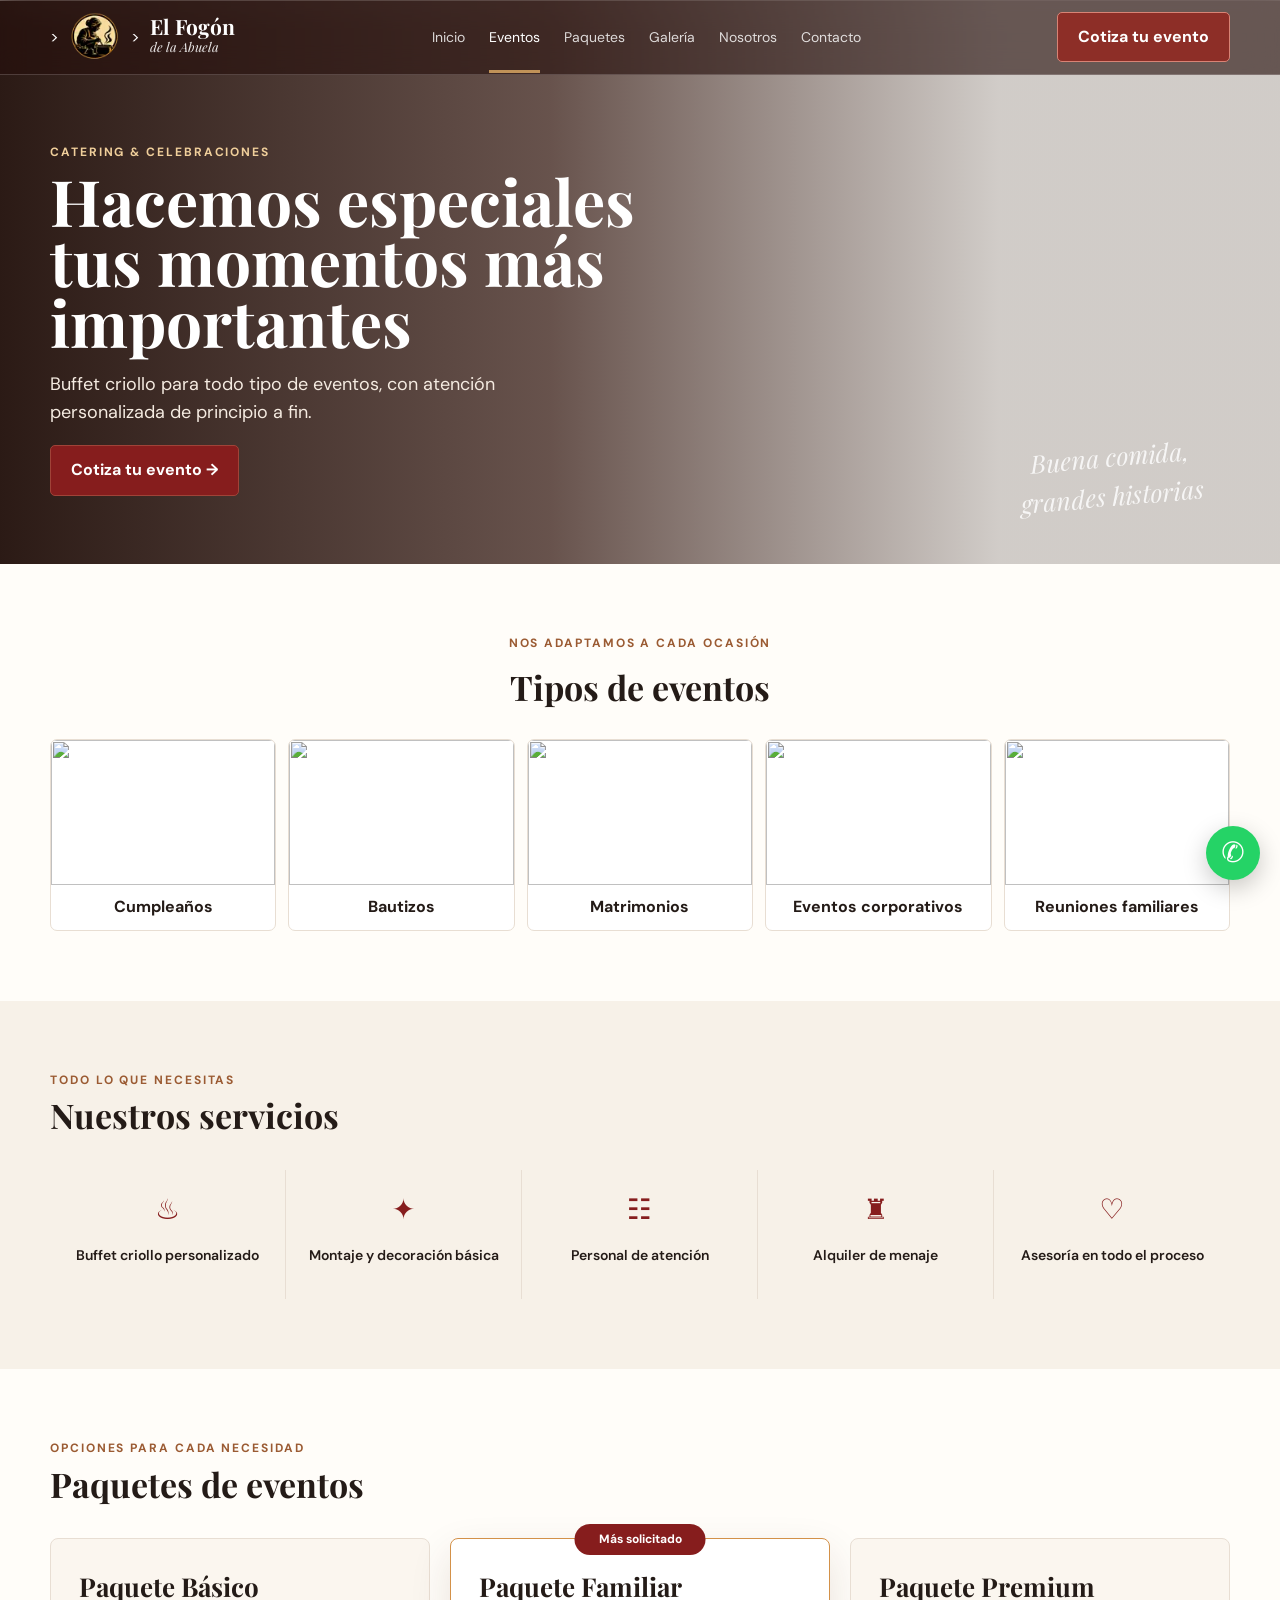
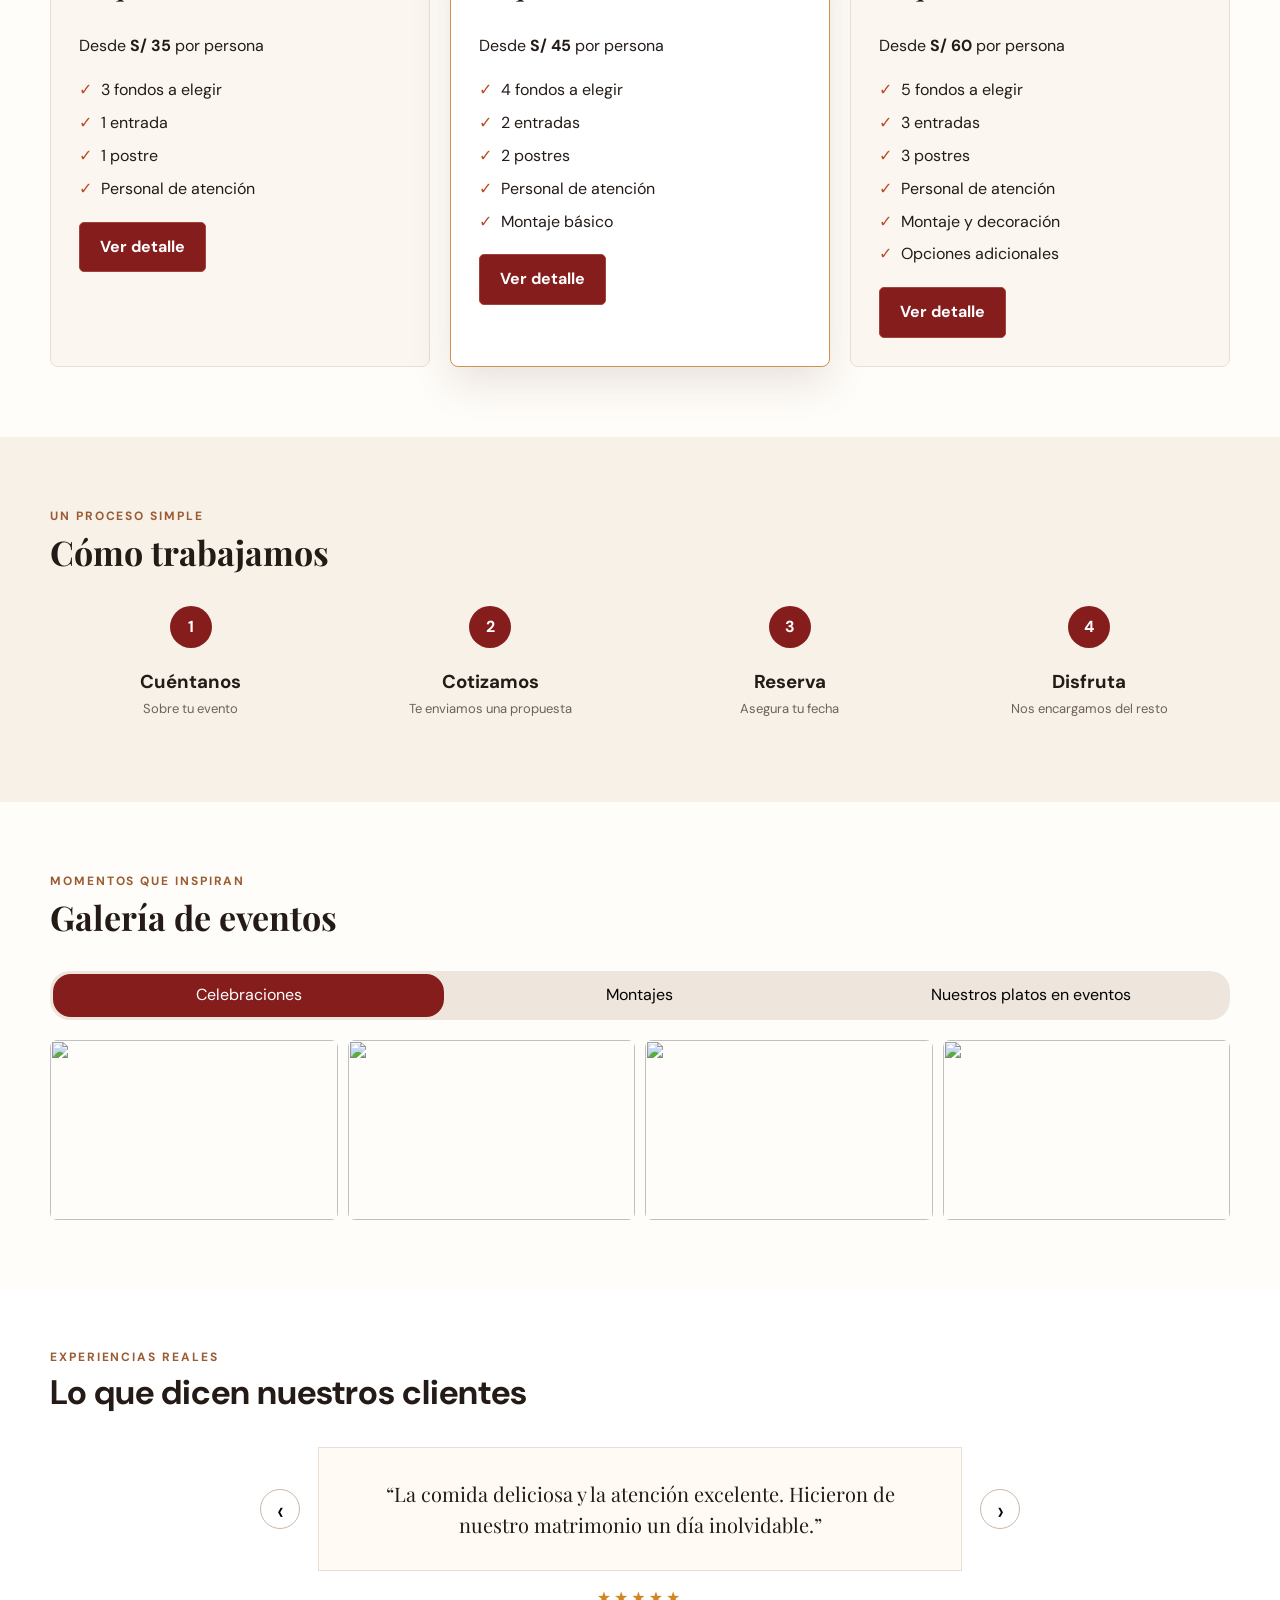
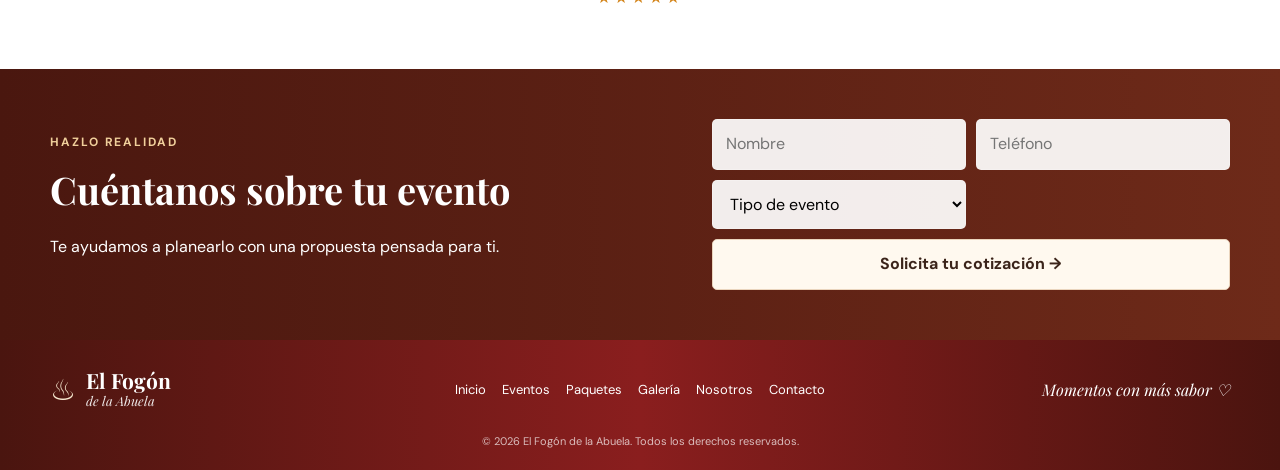
==== commit 3ed8e48c: "docs: document HTML elements in eventos.html" ====
--- a/eventos.html
+++ b/eventos.html
@@ -1,94 +1,144 @@
+<!-- Página eventos.html: comentarios de estudio añadidos sin modificar elementos ni atributos. -->
+<!-- Declara que el documento utiliza HTML5. -->
 <!doctype html>
+<!-- Establece el idioma español para navegadores y lectores de pantalla. -->
 <html lang="es">
+  <!-- Contiene metadatos, título, fuentes y hojas de estilo; no es contenido visible. -->
   <head>
+    <!-- Permite representar tildes, eñes y otros caracteres Unicode. -->
     <meta charset="UTF-8" />
+    <!-- Adapta el ancho de la página a móviles y tabletas. -->
     <meta name="viewport" content="width=device-width, initial-scale=1.0" />
     <meta
       name="description"
       content="Eventos y catering - El Fogón de la Abuela."
     />
+    <!-- Título que aparece en la pestaña del navegador. -->
     <title>Eventos | El Fogón de la Abuela</title>
+    <!-- Adelanta la conexión al servidor de tipografías para reducir la espera. -->
     <link rel="preconnect" href="https://fonts.googleapis.com" />
+    <!-- Adelanta la conexión al servidor de tipografías para reducir la espera. -->
     <link rel="preconnect" href="https://fonts.gstatic.com" crossorigin />
+    <!-- Elemento individual de una lista. -->
     <link
       href="https://fonts.googleapis.com/css2?family=DM+Sans:wght@400;500;600;700&family=Playfair+Display:wght@600;700&display=swap"
       rel="stylesheet"
     />
+    <!-- Carga las reglas CSS compartidas por ambas páginas. -->
     <link rel="stylesheet" href="styles.css" />
   </head>
+  <!-- Empieza el contenido visible de la página. -->
   <body>
+    <!-- Cabecera compartida: logotipo, navegación y acceso destacado. -->
     <header class="site-header">
+      <!-- Limita el ancho del bloque y mantiene márgenes consistentes. -->
       <div class="container nav-wrap">
+        <!-- El enlace del logotipo permite volver a la página principal. -->
         <a class="brand" href="index.html"
+          <!-- Muestra el logotipo WebP; alt vacío porque el nombre se escribe al lado. -->
           ><img class="brand-logo" src="assets/logo-fogon.webp" width="52" height="52" alt="" />
           ><span><strong>El Fogón</strong><small>de la Abuela</small></span></a
         >
+        <!-- Botón del menú móvil; script.js lo controla mediante el identificador menuBtn. -->
         <button class="menu-btn" id="menuBtn" aria-label="Abrir menú">
           ☰
         </button>
+        <!-- Agrupa enlaces del menú; script.js añade o retira la clase open en móviles. -->
         <nav class="main-nav" id="mainNav">
+          <!-- Enlace navegable: href indica una sección (#...), otra página o destino externo. -->
           <a href="index.html">Inicio</a>
+          <!-- Enlace navegable: href indica una sección (#...), otra página o destino externo. -->
           <a class="active" href="#eventos">Eventos</a>
+          <!-- Enlace navegable: href indica una sección (#...), otra página o destino externo. -->
           <a href="#paquetes">Paquetes</a>
+          <!-- Enlace navegable: href indica una sección (#...), otra página o destino externo. -->
           <a href="#galeria-eventos">Galería</a>
+          <!-- Enlace navegable: href indica una sección (#...), otra página o destino externo. -->
           <a href="index.html#nosotros">Nosotros</a>
+          <!-- Enlace navegable: href indica una sección (#...), otra página o destino externo. -->
           <a href="#contacto-eventos">Contacto</a>
         </nav>
+        <!-- Enlace navegable: href indica una sección (#...), otra página o destino externo. -->
         <a class="btn btn-outline nav-cta" href="#contacto-eventos"
           >Cotiza tu evento</a
         >
       </div>
     </header>
 
+    <!-- Contenido principal, separado semánticamente de cabecera y pie. -->
     <main>
+      <!-- Portada de la página de eventos y catering. -->
       <section class="hero hero-events" id="eventos">
+        <!-- Contenedor de maquetación usado por las reglas CSS. -->
         <div class="hero-overlay"></div>
+        <!-- Limita el ancho del bloque y mantiene márgenes consistentes. -->
         <div class="container hero-content">
+          <!-- Párrafo de contenido descriptivo. -->
           <p class="eyebrow">Catering & celebraciones</p>
+          <!-- Título principal de la página, importante para jerarquía y accesibilidad. -->
           <h1>Hacemos especiales<br />tus momentos más importantes</h1>
+          <!-- Párrafo de contenido descriptivo. -->
           <p>
             Buffet criollo para todo tipo de eventos, con atención personalizada
             de principio a fin.
           </p>
+          <!-- Enlace navegable: href indica una sección (#...), otra página o destino externo. -->
           <a class="btn btn-primary" href="#contacto-eventos"
             >Cotiza tu evento →</a
           >
         </div>
+        <!-- Elemento de texto en línea que permite aplicar estilos específicos. -->
         <span class="hero-script">Buena comida,<br />grandes historias</span>
       </section>
 
+      <!-- Sección temática del contenido de la página. -->
       <section class="section">
+        <!-- Limita el ancho del bloque y mantiene márgenes consistentes. -->
         <div class="container">
+          <!-- Contenedor de maquetación usado por las reglas CSS. -->
           <div class="center-title">
+            <!-- Párrafo de contenido descriptivo. -->
             <p class="eyebrow dark">Nos adaptamos a cada ocasión</p>
+            <!-- Título de una sección del contenido. -->
             <h2>Tipos de eventos</h2>
           </div>
+          <!-- Contenedor de maquetación usado por las reglas CSS. -->
           <div class="event-types">
-            <article>
+            <!-- Elemento independiente, como una tarjeta de plato, promoción o servicio. -->
+            <article>
+              <!-- Inserta una imagen; src es la ruta y alt ofrece una descripción accesible. -->
               <img
                 src="https://images.unsplash.com/photo-1530103862676-de8c9debad1d?auto=format&fit=crop&w=700&q=85"
                 alt=""
               /><span>Cumpleaños</span>
             </article>
-            <article>
+            <!-- Elemento independiente, como una tarjeta de plato, promoción o servicio. -->
+            <article>
+              <!-- Inserta una imagen; src es la ruta y alt ofrece una descripción accesible. -->
               <img
                 src="https://images.unsplash.com/photo-1519225421980-715cb0215aed?auto=format&fit=crop&w=700&q=85"
                 alt=""
               /><span>Bautizos</span>
             </article>
-            <article>
+            <!-- Elemento independiente, como una tarjeta de plato, promoción o servicio. -->
+            <article>
+              <!-- Inserta una imagen; src es la ruta y alt ofrece una descripción accesible. -->
               <img
                 src="https://images.unsplash.com/photo-1519741497674-611481863552?auto=format&fit=crop&w=700&q=85"
                 alt=""
               /><span>Matrimonios</span>
             </article>
-            <article>
+            <!-- Elemento independiente, como una tarjeta de plato, promoción o servicio. -->
+            <article>
+              <!-- Inserta una imagen; src es la ruta y alt ofrece una descripción accesible. -->
               <img
                 src="https://images.unsplash.com/photo-1497366754035-f200968a6e72?auto=format&fit=crop&w=700&q=85"
                 alt=""
               /><span>Eventos corporativos</span>
             </article>
-            <article>
+            <!-- Elemento independiente, como una tarjeta de plato, promoción o servicio. -->
+            <article>
+              <!-- Inserta una imagen; src es la ruta y alt ofrece una descripción accesible. -->
               <img
                 src="https://images.unsplash.com/photo-1519167758481-83f550bb49b3?auto=format&fit=crop&w=700&q=85"
                 alt=""
@@ -98,72 +148,121 @@
         </div>
       </section>
 
+      <!-- Sección con fondo alternativo para diferenciar el contenido. -->
       <section class="section section-soft">
+        <!-- Limita el ancho del bloque y mantiene márgenes consistentes. -->
         <div class="container">
+          <!-- Contenedor de maquetación usado por las reglas CSS. -->
           <div class="section-title compact">
-            <div>
+            <!-- Contenedor de maquetación usado por las reglas CSS. -->
+            <div>
+              <!-- Párrafo de contenido descriptivo. -->
               <p class="eyebrow dark">Todo lo que necesitas</p>
+              <!-- Título de una sección del contenido. -->
               <h2>Nuestros servicios</h2>
             </div>
           </div>
+          <!-- Contenedor de maquetación usado por las reglas CSS. -->
           <div class="service-grid">
-            <article>
+            <!-- Elemento independiente, como una tarjeta de plato, promoción o servicio. -->
+            <article>
+              <!-- Elemento de texto en línea que permite aplicar estilos específicos. -->
               <span>♨</span>
+              <!-- Subtítulo de una tarjeta o subsección. -->
               <h3>Buffet criollo personalizado</h3>
             </article>
-            <article>
+            <!-- Elemento independiente, como una tarjeta de plato, promoción o servicio. -->
+            <article>
+              <!-- Elemento de texto en línea que permite aplicar estilos específicos. -->
               <span>✦</span>
+              <!-- Subtítulo de una tarjeta o subsección. -->
               <h3>Montaje y decoración básica</h3>
             </article>
-            <article>
+            <!-- Elemento independiente, como una tarjeta de plato, promoción o servicio. -->
+            <article>
+              <!-- Elemento de texto en línea que permite aplicar estilos específicos. -->
               <span>☷</span>
+              <!-- Subtítulo de una tarjeta o subsección. -->
               <h3>Personal de atención</h3>
             </article>
-            <article>
+            <!-- Elemento independiente, como una tarjeta de plato, promoción o servicio. -->
+            <article>
+              <!-- Elemento de texto en línea que permite aplicar estilos específicos. -->
               <span>♜</span>
+              <!-- Subtítulo de una tarjeta o subsección. -->
               <h3>Alquiler de menaje</h3>
             </article>
-            <article>
+            <!-- Elemento independiente, como una tarjeta de plato, promoción o servicio. -->
+            <article>
+              <!-- Elemento de texto en línea que permite aplicar estilos específicos. -->
               <span>♡</span>
+              <!-- Subtítulo de una tarjeta o subsección. -->
               <h3>Asesoría en todo el proceso</h3>
             </article>
           </div>
         </div>
       </section>
 
+      <!-- Paquetes de servicio para celebraciones. -->
       <section class="section" id="paquetes">
+        <!-- Limita el ancho del bloque y mantiene márgenes consistentes. -->
         <div class="container">
+          <!-- Contenedor de maquetación usado por las reglas CSS. -->
           <div class="section-title compact">
-            <div>
+            <!-- Contenedor de maquetación usado por las reglas CSS. -->
+            <div>
+              <!-- Párrafo de contenido descriptivo. -->
               <p class="eyebrow dark">Opciones para cada necesidad</p>
+              <!-- Título de una sección del contenido. -->
               <h2>Paquetes de eventos</h2>
             </div>
           </div>
+          <!-- Contenedor de maquetación usado por las reglas CSS. -->
           <div class="pricing-grid">
+            <!-- Elemento independiente, como una tarjeta de plato, promoción o servicio. -->
             <article class="price-card">
+              <!-- Subtítulo de una tarjeta o subsección. -->
               <h3>Paquete Básico</h3>
+              <!-- Párrafo de contenido descriptivo. -->
               <p>Desde <strong>S/ 35</strong> por persona</p>
+              <!-- Lista semántica de elementos relacionados. -->
               <ul>
+                <!-- Elemento individual de una lista. -->
                 <li>3 fondos a elegir</li>
+                <!-- Elemento individual de una lista. -->
                 <li>1 entrada</li>
+                <!-- Elemento individual de una lista. -->
                 <li>1 postre</li>
+                <!-- Elemento individual de una lista. -->
                 <li>Personal de atención</li>
               </ul>
+              <!-- Botón interactivo; las clases/atributos determinan su apariencia o acción. -->
               <button class="btn btn-primary details-btn" data-package="Básico">
                 Ver detalle
               </button>
             </article>
+            <!-- Elemento independiente, como una tarjeta de plato, promoción o servicio. -->
             <article class="price-card featured">
+              <!-- Contenedor de maquetación usado por las reglas CSS. -->
               <div class="badge">Más solicitado</div>
+              <!-- Subtítulo de una tarjeta o subsección. -->
               <h3>Paquete Familiar</h3>
+              <!-- Párrafo de contenido descriptivo. -->
               <p>Desde <strong>S/ 45</strong> por persona</p>
+              <!-- Lista semántica de elementos relacionados. -->
               <ul>
+                <!-- Elemento individual de una lista. -->
                 <li>4 fondos a elegir</li>
+                <!-- Elemento individual de una lista. -->
                 <li>2 entradas</li>
+                <!-- Elemento individual de una lista. -->
                 <li>2 postres</li>
+                <!-- Elemento individual de una lista. -->
                 <li>Personal de atención</li>
+                <!-- Elemento individual de una lista. -->
                 <li>Montaje básico</li>
               </ul>
+              <!-- Botón interactivo; las clases/atributos determinan su apariencia o acción. -->
               <button
                 class="btn btn-primary details-btn"
                 data-package="Familiar"
@@ -171,17 +270,28 @@
                 Ver detalle
               </button>
             </article>
+            <!-- Elemento independiente, como una tarjeta de plato, promoción o servicio. -->
             <article class="price-card">
+              <!-- Subtítulo de una tarjeta o subsección. -->
               <h3>Paquete Premium</h3>
+              <!-- Párrafo de contenido descriptivo. -->
               <p>Desde <strong>S/ 60</strong> por persona</p>
+              <!-- Lista semántica de elementos relacionados. -->
               <ul>
+                <!-- Elemento individual de una lista. -->
                 <li>5 fondos a elegir</li>
+                <!-- Elemento individual de una lista. -->
                 <li>3 entradas</li>
+                <!-- Elemento individual de una lista. -->
                 <li>3 postres</li>
+                <!-- Elemento individual de una lista. -->
                 <li>Personal de atención</li>
+                <!-- Elemento individual de una lista. -->
                 <li>Montaje y decoración</li>
+                <!-- Elemento individual de una lista. -->
                 <li>Opciones adicionales</li>
               </ul>
+              <!-- Botón interactivo; las clases/atributos determinan su apariencia o acción. -->
               <button
                 class="btn btn-primary details-btn"
                 data-package="Premium"
@@ -193,108 +303,156 @@
         </div>
       </section>
 
+      <!-- Sección con fondo alternativo para diferenciar el contenido. -->
       <section class="section section-soft">
+        <!-- Limita el ancho del bloque y mantiene márgenes consistentes. -->
         <div class="container">
+          <!-- Contenedor de maquetación usado por las reglas CSS. -->
           <div class="section-title compact">
-            <div>
+            <!-- Contenedor de maquetación usado por las reglas CSS. -->
+            <div>
+              <!-- Párrafo de contenido descriptivo. -->
               <p class="eyebrow dark">Un proceso simple</p>
+              <!-- Título de una sección del contenido. -->
               <h2>Cómo trabajamos</h2>
             </div>
           </div>
+          <!-- Contenedor de maquetación usado por las reglas CSS. -->
           <div class="steps">
-            <div>
+            <!-- Contenedor de maquetación usado por las reglas CSS. -->
+            <div>
+              <!-- Elemento de texto en línea que permite aplicar estilos específicos. -->
               <span>1</span>
+              <!-- Subtítulo de una tarjeta o subsección. -->
               <h3>Cuéntanos</h3>
+              <!-- Párrafo de contenido descriptivo. -->
               <p>Sobre tu evento</p>
             </div>
-            <div>
+            <!-- Contenedor de maquetación usado por las reglas CSS. -->
+            <div>
+              <!-- Elemento de texto en línea que permite aplicar estilos específicos. -->
               <span>2</span>
+              <!-- Subtítulo de una tarjeta o subsección. -->
               <h3>Cotizamos</h3>
+              <!-- Párrafo de contenido descriptivo. -->
               <p>Te enviamos una propuesta</p>
             </div>
-            <div>
+            <!-- Contenedor de maquetación usado por las reglas CSS. -->
+            <div>
+              <!-- Elemento de texto en línea que permite aplicar estilos específicos. -->
               <span>3</span>
+              <!-- Subtítulo de una tarjeta o subsección. -->
               <h3>Reserva</h3>
+              <!-- Párrafo de contenido descriptivo. -->
               <p>Asegura tu fecha</p>
             </div>
-            <div>
+            <!-- Contenedor de maquetación usado por las reglas CSS. -->
+            <div>
+              <!-- Elemento de texto en línea que permite aplicar estilos específicos. -->
               <span>4</span>
+              <!-- Subtítulo de una tarjeta o subsección. -->
               <h3>Disfruta</h3>
+              <!-- Párrafo de contenido descriptivo. -->
               <p>Nos encargamos del resto</p>
             </div>
           </div>
         </div>
       </section>
 
+      <!-- Galería de ejemplos de eventos. -->
       <section class="section" id="galeria-eventos">
+        <!-- Limita el ancho del bloque y mantiene márgenes consistentes. -->
         <div class="container">
+          <!-- Contenedor de maquetación usado por las reglas CSS. -->
           <div class="section-title compact">
-            <div>
+            <!-- Contenedor de maquetación usado por las reglas CSS. -->
+            <div>
+              <!-- Párrafo de contenido descriptivo. -->
               <p class="eyebrow dark">Momentos que inspiran</p>
+              <!-- Título de una sección del contenido. -->
               <h2>Galería de eventos</h2>
             </div>
           </div>
+          <!-- Contenedor de maquetación usado por las reglas CSS. -->
           <div class="tabs" data-tab-group="events">
+            <!-- Pestaña interactiva; JavaScript utiliza su atributo data-tab. -->
             <button class="tab active" data-tab="celebraciones">
               Celebraciones
             </button>
+            <!-- Pestaña interactiva; JavaScript utiliza su atributo data-tab. -->
             <button class="tab" data-tab="montajes">Montajes</button>
+            <!-- Pestaña interactiva; JavaScript utiliza su atributo data-tab. -->
             <button class="tab" data-tab="platos">
               Nuestros platos en eventos
             </button>
           </div>
+          <!-- Contenedor de maquetación usado por las reglas CSS. -->
           <div
             class="event-gallery tab-panel active"
             data-panel="celebraciones"
           >
+            <!-- Inserta una imagen; src es la ruta y alt ofrece una descripción accesible. -->
             <img
               src="https://images.unsplash.com/photo-1464366400600-7168b8af9bc3?auto=format&fit=crop&w=900&q=85"
               alt=""
             />
+            <!-- Inserta una imagen; src es la ruta y alt ofrece una descripción accesible. -->
             <img
               src="https://images.unsplash.com/photo-1519225421980-715cb0215aed?auto=format&fit=crop&w=900&q=85"
               alt=""
             />
+            <!-- Inserta una imagen; src es la ruta y alt ofrece una descripción accesible. -->
             <img
               src="https://images.unsplash.com/photo-1507501336603-6e31db2be093?auto=format&fit=crop&w=900&q=85"
               alt=""
             />
+            <!-- Inserta una imagen; src es la ruta y alt ofrece una descripción accesible. -->
             <img
               src="https://images.unsplash.com/photo-1519167758481-83f550bb49b3?auto=format&fit=crop&w=900&q=85"
               alt=""
             />
           </div>
+          <!-- Panel asociado a una pestaña; la clase active define cuál se ve. -->
           <div class="event-gallery tab-panel" data-panel="montajes">
+            <!-- Inserta una imagen; src es la ruta y alt ofrece una descripción accesible. -->
             <img
               src="https://images.unsplash.com/photo-1478146896981-b80fe463b330?auto=format&fit=crop&w=900&q=85"
               alt=""
             />
+            <!-- Inserta una imagen; src es la ruta y alt ofrece una descripción accesible. -->
             <img
               src="https://images.unsplash.com/photo-1507501336603-6e31db2be093?auto=format&fit=crop&w=900&q=85"
               alt=""
             />
+            <!-- Inserta una imagen; src es la ruta y alt ofrece una descripción accesible. -->
             <img
               src="https://images.unsplash.com/photo-1507501336603-6e31db2be093?auto=format&fit=crop&w=900&q=85"
               alt=""
             />
+            <!-- Inserta una imagen; src es la ruta y alt ofrece una descripción accesible. -->
             <img
               src="https://images.unsplash.com/photo-1519167758481-83f550bb49b3?auto=format&fit=crop&w=900&q=85"
               alt=""
             />
           </div>
+          <!-- Panel asociado a una pestaña; la clase active define cuál se ve. -->
           <div class="event-gallery tab-panel" data-panel="platos">
+            <!-- Inserta una imagen; src es la ruta y alt ofrece una descripción accesible. -->
             <img
               src="https://images.unsplash.com/photo-1504674900247-0877df9cc836?auto=format&fit=crop&w=900&q=85"
               alt=""
             />
+            <!-- Inserta una imagen; src es la ruta y alt ofrece una descripción accesible. -->
             <img
               src="https://images.unsplash.com/photo-1547592180-85f173990554?auto=format&fit=crop&w=900&q=85"
               alt=""
             />
+            <!-- Inserta una imagen; src es la ruta y alt ofrece una descripción accesible. -->
             <img
               src="https://images.unsplash.com/photo-1512058564366-18510be2db19?auto=format&fit=crop&w=900&q=85"
               alt=""
             />
+            <!-- Inserta una imagen; src es la ruta y alt ofrece una descripción accesible. -->
             <img
               src="https://images.unsplash.com/photo-1565299507177-b0ac66763828?auto=format&fit=crop&w=900&q=85"
               alt=""
@@ -303,36 +461,56 @@
         </div>
       </section>
 
+      <!-- Carrusel de opiniones de clientes. -->
       <section class="testimonial-section">
+        <!-- Limita el ancho del bloque y mantiene márgenes consistentes. -->
         <div class="container">
+          <!-- Contenedor de maquetación usado por las reglas CSS. -->
           <div class="section-title compact">
-            <div>
+            <!-- Contenedor de maquetación usado por las reglas CSS. -->
+            <div>
+              <!-- Párrafo de contenido descriptivo. -->
               <p class="eyebrow dark">Experiencias reales</p>
+              <!-- Título de una sección del contenido. -->
               <h2>Lo que dicen nuestros clientes</h2>
             </div>
           </div>
+          <!-- Contenedor de maquetación usado por las reglas CSS. -->
           <div class="testimonial">
+            <!-- Botón interactivo; las clases/atributos determinan su apariencia o acción. -->
             <button id="prevTestimonial">‹</button>
             <blockquote id="testimonialText">
               “La comida deliciosa y la atención excelente. Hicieron de nuestro
               matrimonio un día inolvidable.”
             </blockquote>
+            <!-- Botón interactivo; las clases/atributos determinan su apariencia o acción. -->
             <button id="nextTestimonial">›</button>
           </div>
+          <!-- Contenedor de maquetación usado por las reglas CSS. -->
           <div class="stars">★★★★★</div>
         </div>
       </section>
 
+      <!-- Formulario para solicitar una cotización. -->
       <section class="event-cta" id="contacto-eventos">
+        <!-- Limita el ancho del bloque y mantiene márgenes consistentes. -->
         <div class="container cta-grid">
+          <!-- Contenedor de maquetación usado por las reglas CSS. -->
           <div>
+            <!-- Párrafo de contenido descriptivo. -->
             <p class="eyebrow">Hazlo realidad</p>
+            <!-- Título de una sección del contenido. -->
             <h2>Cuéntanos sobre tu evento</h2>
+            <!-- Párrafo de contenido descriptivo. -->
             <p>Te ayudamos a planearlo con una propuesta pensada para ti.</p>
           </div>
+          <!-- Formulario de captura de datos; su envío se maneja en script.js. -->
           <form id="eventForm">
+            <!-- Campo de entrada; name identifica el dato y required puede exigir completarlo. -->
             <input required type="text" placeholder="Nombre" />
+            <!-- Campo de entrada; name identifica el dato y required puede exigir completarlo. -->
             <input required type="tel" placeholder="Teléfono" />
+            <!-- Lista desplegable de opciones para el formulario. -->
             <select required>
               <option value="">Tipo de evento</option>
               <option>Cumpleaños</option>
@@ -340,6 +518,7 @@
               <option>Corporativo</option>
               <option>Reunión familiar</option>
             </select>
+            <!-- Botón interactivo; las clases/atributos determinan su apariencia o acción. -->
             <button class="btn btn-light" type="submit">
               Solicita tu cotización →
             </button>
@@ -348,20 +527,28 @@
       </section>
     </main>
 
+    <!-- Pie de página: enlaces, datos del negocio y avisos finales. -->
     <footer class="footer">
+      <!-- Limita el ancho del bloque y mantiene márgenes consistentes. -->
       <div class="container footer-grid">
+        <!-- Contenedor de maquetación usado por las reglas CSS. -->
         <div class="brand footer-brand">
+          <!-- Elemento de texto en línea que permite aplicar estilos específicos. -->
           <span class="brand-icon">♨</span
           ><span><strong>El Fogón</strong><small>de la Abuela</small></span>
         </div>
+        <!-- Contenedor de maquetación usado por las reglas CSS. -->
         <div class="footer-links">
+          <!-- Enlace navegable: href indica una sección (#...), otra página o destino externo. -->
           <a href="index.html">Inicio</a><a href="#eventos">Eventos</a
           ><a href="#paquetes">Paquetes</a><a href="#galeria-eventos">Galería</a
           ><a href="index.html#nosotros">Nosotros</a
           ><a href="#contacto-eventos">Contacto</a>
         </div>
+        <!-- Contenedor de maquetación usado por las reglas CSS. -->
         <div class="footer-note">Momentos con más sabor ♡</div>
       </div>
+      <!-- Contenedor de maquetación usado por las reglas CSS. -->
       <div class="copyright">
         © 2026 El Fogón de la Abuela. Todos los derechos reservados.
       </div>
@@ -376,16 +563,25 @@
       >✆</a
     >
 
+    <!-- Estructura de ventana modal; CSS y JavaScript controlan su visibilidad. -->
     <div class="modal" id="packageModal" aria-hidden="true">
+      <!-- Estructura de ventana modal; CSS y JavaScript controlan su visibilidad. -->
       <div class="modal-backdrop" data-close-modal></div>
+      <!-- Estructura de ventana modal; CSS y JavaScript controlan su visibilidad. -->
       <div class="modal-card package-modal-card">
+        <!-- Control para cerrar un modal mediante JavaScript. -->
         <button class="modal-close" data-close-modal>×</button>
+        <!-- Estructura de ventana modal; CSS y JavaScript controlan su visibilidad. -->
         <div class="modal-body">
+          <!-- Párrafo de contenido descriptivo. -->
           <p class="eyebrow dark">Detalle del paquete</p>
+          <!-- Título de una sección del contenido. -->
           <h2 id="packageTitle">Paquete</h2>
+          <!-- Contenedor de maquetación usado por las reglas CSS. -->
           <div class="accordion">
             <details open>
               <summary>¿Qué incluye?</summary>
+              <!-- Párrafo de contenido descriptivo. -->
               <p>
                 Selección de fondos, entradas y postres, además de personal de
                 atención.
@@ -393,6 +589,7 @@
             </details>
             <details>
               <summary>Opciones de platos</summary>
+              <!-- Párrafo de contenido descriptivo. -->
               <p>
                 Lomo saltado, ají de gallina, arroz con pollo, seco de res,
                 tallarines verdes y más.
@@ -400,6 +597,7 @@
             </details>
             <details>
               <summary>Condiciones</summary>
+              <!-- Párrafo de contenido descriptivo. -->
               <p>
                 La reserva se confirma con adelanto. El precio final depende del
                 número de invitados y servicios adicionales.
@@ -407,17 +605,20 @@
             </details>
             <details>
               <summary>Servicios adicionales</summary>
+              <!-- Párrafo de contenido descriptivo. -->
               <p>
                 Decoración, menaje, bebidas, estación de postres y personal
                 extra.
               </p>
             </details>
           </div>
+          <!-- Enlace navegable: href indica una sección (#...), otra página o destino externo. -->
           <a class="btn btn-primary" href="#contacto-eventos">Quiero cotizar</a>
         </div>
       </div>
     </div>
 
+    <!-- Carga el JavaScript que activa navegación, carruseles, filtros y modales. -->
     <script src="script.js"></script>
   </body>
 </html>
--- a/styles.css
+++ b/styles.css
@@ -44,9 +44,12 @@
   position: sticky;
   top: 0;
   z-index: 100;
-  background: linear-gradient(90deg, #3d160f, #2f0f0b);
-  color: #fff;
-  border-bottom: 1px solid rgba(255, 255, 255, 0.08);
+  margin-bottom: -74px;
+  background: rgba(38, 16, 12, 0.62);
+  -webkit-backdrop-filter: blur(14px);
+  backdrop-filter: blur(14px);
+  color: #fff;
+  border-bottom: 1px solid rgba(255, 255, 255, 0.18);
 }
 .nav-wrap {
   min-height: 74px;
@@ -1145,3 +1148,7 @@
 /* Logo del restaurante: imagen circular transparente en ambas cabeceras. */
 .brand-logo { display:block; width:52px; height:52px; object-fit:contain; flex-shrink:0; }
 @media (max-width:620px) { .brand-logo { width:43px; height:43px; } }
+
+/* La cabecera de cristal se superpone a la portada, sin tapar su contenido. */
+.hero-home, .hero-events { padding-top: 74px; }
+@supports not ((backdrop-filter: blur(1px))) { .site-header { background: rgba(38,16,12,.85); } }
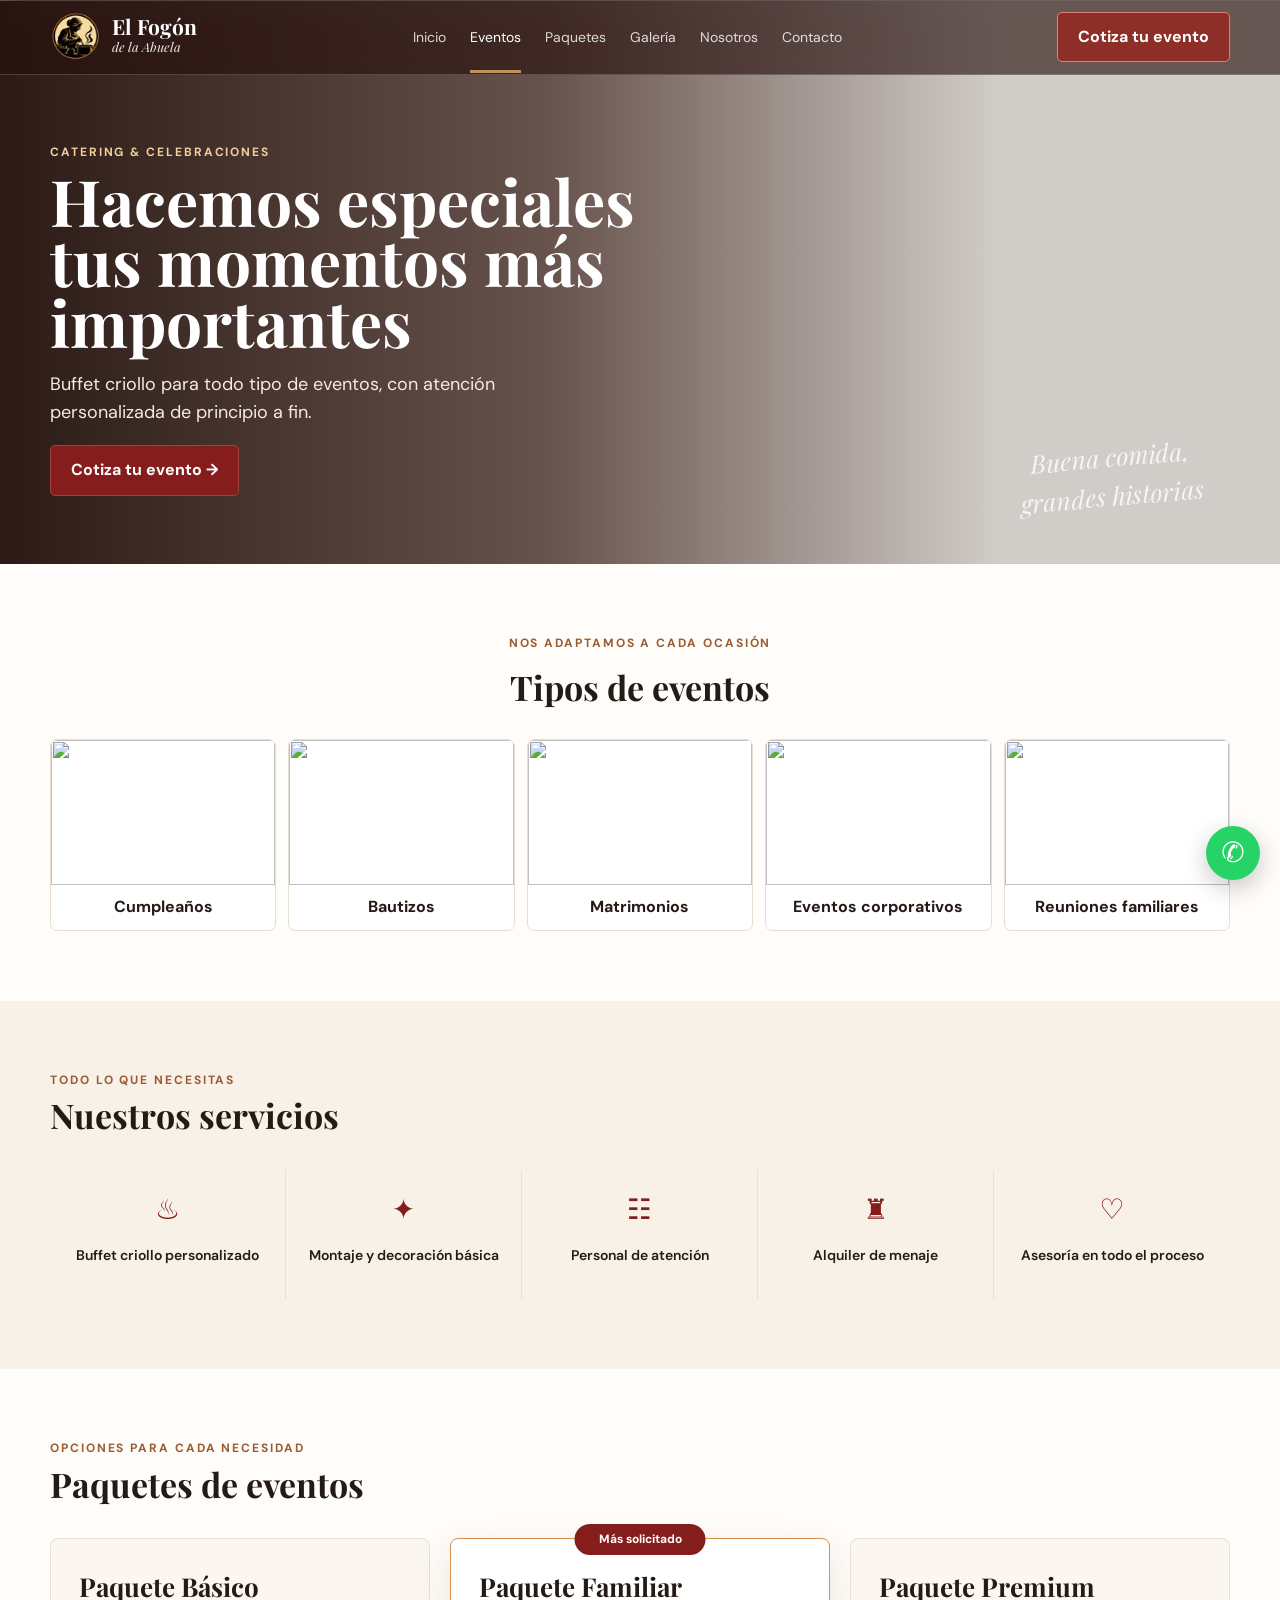
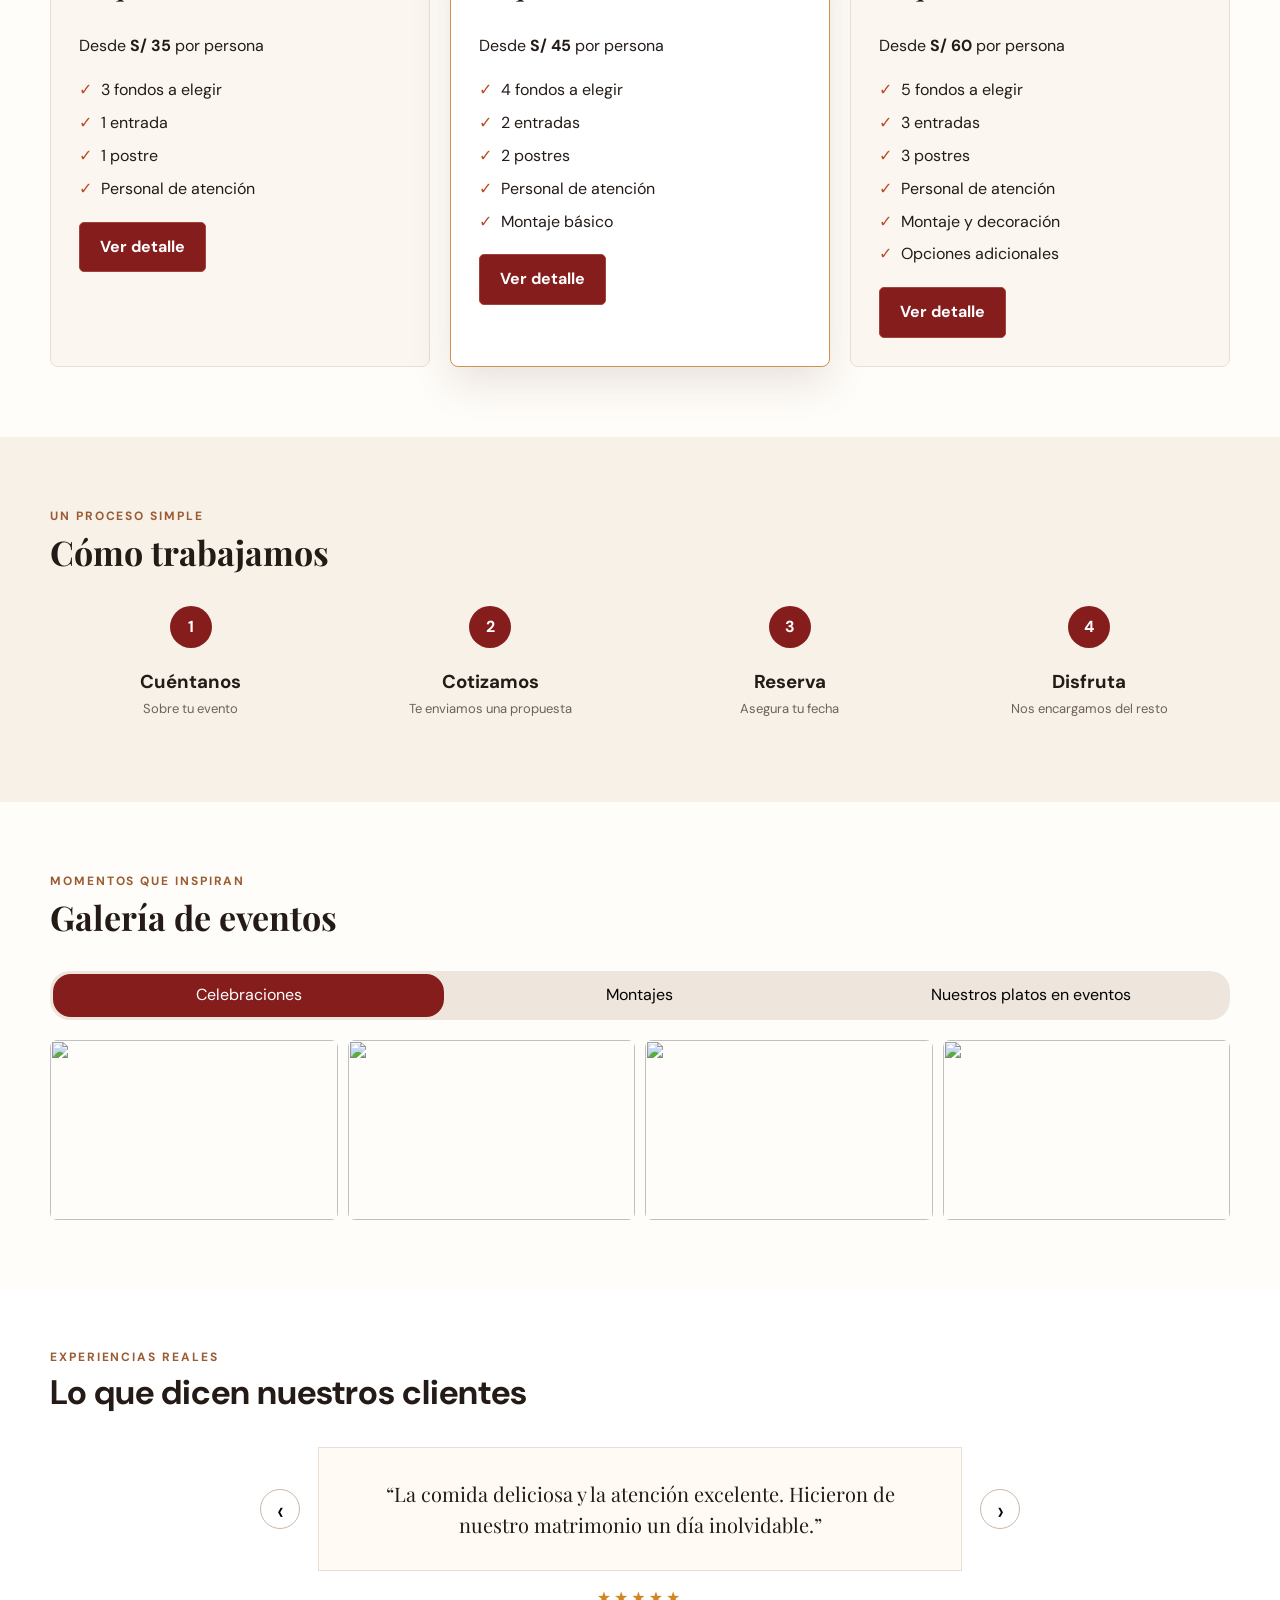
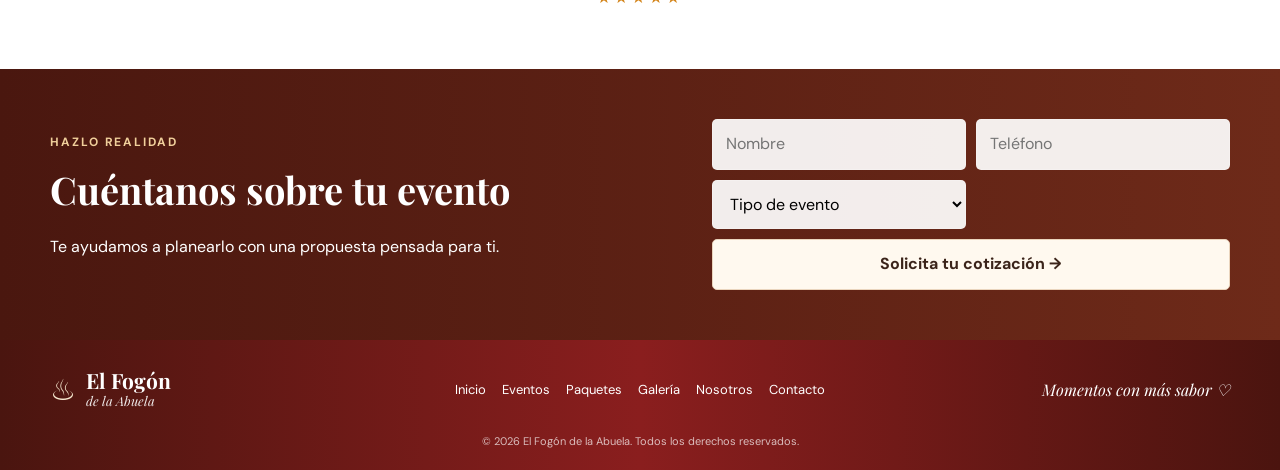
==== commit 2fb9c820: "fix labels" ====
--- a/eventos.html
+++ b/eventos.html
@@ -34,11 +34,11 @@
       <!-- Limita el ancho del bloque y mantiene márgenes consistentes. -->
       <div class="container nav-wrap">
         <!-- El enlace del logotipo permite volver a la página principal. -->
-        <a class="brand" href="index.html"
+        <a class="brand" href="index.html">
           <!-- Muestra el logotipo WebP; alt vacío porque el nombre se escribe al lado. -->
-          ><img class="brand-logo" src="assets/logo-fogon.webp" width="52" height="52" alt="" />
-          ><span><strong>El Fogón</strong><small>de la Abuela</small></span></a
-        >
+          <img class="brand-logo" src="assets/logo-fogon.webp" width="52" height="52" alt="" />
+          <span><strong>El Fogón</strong><small>de la Abuela</small></span>
+        </a>
         <!-- Botón del menú móvil; script.js lo controla mediante el identificador menuBtn. -->
         <button class="menu-btn" id="menuBtn" aria-label="Abrir menú">
           ☰
@@ -507,11 +507,11 @@
           <!-- Formulario de captura de datos; su envío se maneja en script.js. -->
           <form id="eventForm">
             <!-- Campo de entrada; name identifica el dato y required puede exigir completarlo. -->
-            <input required type="text" placeholder="Nombre" />
+            <input required type="text" name="nombre" aria-label="Nombre" autocomplete="name" placeholder="Nombre" />
             <!-- Campo de entrada; name identifica el dato y required puede exigir completarlo. -->
-            <input required type="tel" placeholder="Teléfono" />
+            <input required type="tel" name="telefono" aria-label="Teléfono" autocomplete="tel" placeholder="Teléfono" />
             <!-- Lista desplegable de opciones para el formulario. -->
-            <select required>
+            <select required name="tipoEvento" aria-label="Tipo de evento">
               <option value="">Tipo de evento</option>
               <option>Cumpleaños</option>
               <option>Matrimonio</option>
--- a/styles.css
+++ b/styles.css
@@ -1,174 +1,205 @@
+/* Hoja de estilos explicada para estudiar HTML/CSS. Se mantienen todas las declaraciones originales. */
+/* Variables globales del tema, reutilizadas con var(--nombre). */
 :root {
-  --wine: #861d1d;
-  --wine-dark: #5f1111;
-  --cream: #f7f1e8;
-  --paper: #fffdf9;
-  --ink: #241b17;
-  --muted: #6e625b;
-  --gold: #b98a4d;
-  --green: #1d6b3a;
-  --line: #e8ded3;
-  --shadow: 0 16px 42px rgba(70, 35, 20, 0.12);
-}
+  --wine: #861d1d; /* Variable del tema que puede reutilizarse con var(). */
+  --wine-dark: #5f1111; /* Variable del tema que puede reutilizarse con var(). */
+  --cream: #f7f1e8; /* Variable del tema que puede reutilizarse con var(). */
+  --paper: #fffdf9; /* Variable del tema que puede reutilizarse con var(). */
+  --ink: #241b17; /* Variable del tema que puede reutilizarse con var(). */
+  --muted: #6e625b; /* Variable del tema que puede reutilizarse con var(). */
+  --gold: #b98a4d; /* Variable del tema que puede reutilizarse con var(). */
+  --green: #1d6b3a; /* Variable del tema que puede reutilizarse con var(). */
+  --line: #e8ded3; /* Variable del tema que puede reutilizarse con var(). */
+  --shadow: 0 16px 42px rgba(70, 35, 20, 0.12); /* Variable del tema que puede reutilizarse con var(). */
+}
+/* Selector CSS: estos estilos se aplican a los elementos que coinciden con la regla. */
 * {
-  box-sizing: border-box;
-}
+  box-sizing: border-box; /* Incluye padding y bordes dentro del ancho y alto declarados. */
+}
+/* Selector CSS: estos estilos se aplican a los elementos que coinciden con la regla. */
 html {
-  scroll-behavior: smooth;
-}
+  scroll-behavior: smooth; /* Controla si el desplazamiento se anima suavemente. */
+}
+/* Selector CSS: estos estilos se aplican a los elementos que coinciden con la regla. */
 body {
-  margin: 0;
-  font-family: "DM Sans", system-ui, sans-serif;
-  color: var(--ink);
-  background: var(--paper);
-  line-height: 1.55;
-}
+  margin: 0; /* Configura el margen exterior del elemento. */
+  font-family: "DM Sans", system-ui, sans-serif; /* Elige la tipografía usada. */
+  color: var(--ink); /* Define el color del texto o elemento. */
+  background: var(--paper); /* Define el fondo. */
+  line-height: 1.55; /* Controla el espacio entre líneas. */
+}
+/* Selector CSS: estos estilos se aplican a los elementos que coinciden con la regla. */
 img {
-  display: block;
-  width: 100%;
-}
+  display: block; /* Determina el modelo de disposición (bloque, flex, grid, etc.). */
+  width: 100%; /* Define el ancho del elemento. */
+}
+/* Selector CSS: estos estilos se aplican a los elementos que coinciden con la regla. */
 a {
-  text-decoration: none;
-  color: inherit;
+  text-decoration: none; /* Controla subrayado y otras decoraciones. */
+  color: inherit; /* Define el color del texto o elemento. */
 }
 button,
 input,
+/* Selector CSS: estos estilos se aplican a los elementos que coinciden con la regla. */
 select {
-  font: inherit;
-}
+  font: inherit; /* Personaliza esta propiedad visual del elemento. */
+}
+/* Selector CSS: estos estilos se aplican a los elementos que coinciden con la regla. */
 .container {
-  width: min(1180px, calc(100% - 38px));
-  margin: auto;
-}
+  width: min(1180px, calc(100% - 38px)); /* Define el ancho del elemento. */
+  margin: auto; /* Configura el margen exterior del elemento. */
+}
+/* Estilos de la cabecera, logotipo y navegación. */
 .site-header {
-  position: sticky;
-  top: 0;
-  z-index: 100;
-  margin-bottom: -74px;
-  background: rgba(38, 16, 12, 0.62);
-  -webkit-backdrop-filter: blur(14px);
-  backdrop-filter: blur(14px);
-  color: #fff;
-  border-bottom: 1px solid rgba(255, 255, 255, 0.18);
-}
+  position: sticky; /* Define cómo se posiciona respecto al documento o contenedor. */
+  top: 0; /* Indica la distancia al borde superior. */
+  z-index: 100; /* Define qué elemento se dibuja delante cuando se superponen. */
+  margin-bottom: -74px; /* Establece la separación inferior. */
+  background: rgba(38, 16, 12, 0.62); /* Define el fondo. */
+  -webkit-backdrop-filter: blur(14px); /* Versión compatible con motores WebKit del desenfoque. */
+  backdrop-filter: blur(14px); /* Desenfoca lo que queda detrás de la barra. */
+  color: #fff; /* Define el color del texto o elemento. */
+  border-bottom: 1px solid rgba(255, 255, 255, 0.18); /* Define el borde inferior. */
+}
+/* Estilos de la cabecera, logotipo y navegación. */
 .nav-wrap {
-  min-height: 74px;
-  display: flex;
-  align-items: center;
-  gap: 24px;
-}
+  min-height: 74px; /* Establece la altura mínima. */
+  display: flex; /* Determina el modelo de disposición (bloque, flex, grid, etc.). */
+  align-items: center; /* Alinea los elementos en el eje transversal. */
+  gap: 24px; /* Establece el espacio entre elementos de grid o flex. */
+}
+/* Estilos de la cabecera, logotipo y navegación. */
 .brand {
-  display: inline-flex;
-  align-items: center;
-  gap: 10px;
-  min-width: max-content;
-  color: #fff;
-}
+  display: inline-flex; /* Determina el modelo de disposición (bloque, flex, grid, etc.). */
+  align-items: center; /* Alinea los elementos en el eje transversal. */
+  gap: 10px; /* Establece el espacio entre elementos de grid o flex. */
+  min-width: max-content; /* Establece el ancho mínimo permitido. */
+  color: #fff; /* Define el color del texto o elemento. */
+}
+/* Estilos de la cabecera, logotipo y navegación. */
 .brand-icon {
-  font-size: 29px;
-  color: #f7e8cf;
-}
+  font-size: 29px; /* Define el tamaño de letra. */
+  color: #f7e8cf; /* Define el color del texto o elemento. */
+}
+/* Estilos de la cabecera, logotipo y navegación. */
 .brand strong {
-  display: block;
-  font-family: "Playfair Display", serif;
-  font-size: 21px;
-  line-height: 1;
-}
+  display: block; /* Determina el modelo de disposición (bloque, flex, grid, etc.). */
+  font-family: "Playfair Display", serif; /* Elige la tipografía usada. */
+  font-size: 21px; /* Define el tamaño de letra. */
+  line-height: 1; /* Controla el espacio entre líneas. */
+}
+/* Estilos de la cabecera, logotipo y navegación. */
 .brand small {
-  display: block;
-  font-family: "Playfair Display", serif;
-  font-size: 13px;
-  font-style: italic;
-  opacity: 0.9;
-}
+  display: block; /* Determina el modelo de disposición (bloque, flex, grid, etc.). */
+  font-family: "Playfair Display", serif; /* Elige la tipografía usada. */
+  font-size: 13px; /* Define el tamaño de letra. */
+  font-style: italic; /* Define la inclinación de la letra. */
+  opacity: 0.9; /* Controla la transparencia. */
+}
+/* Selector CSS: estos estilos se aplican a los elementos que coinciden con la regla. */
 .main-nav {
-  display: flex;
-  align-items: center;
-  justify-content: center;
-  gap: 24px;
-  flex: 1;
-  font-size: 14px;
-}
+  display: flex; /* Determina el modelo de disposición (bloque, flex, grid, etc.). */
+  align-items: center; /* Alinea los elementos en el eje transversal. */
+  justify-content: center; /* Distribuye los elementos en el eje principal. */
+  gap: 24px; /* Establece el espacio entre elementos de grid o flex. */
+  flex: 1; /* Indica cómo crece o se encoge un elemento flexible. */
+  font-size: 14px; /* Define el tamaño de letra. */
+}
+/* Selector CSS: estos estilos se aplican a los elementos que coinciden con la regla. */
 .main-nav a {
-  padding: 26px 0 21px;
-  opacity: 0.82;
-  border-bottom: 3px solid transparent;
+  padding: 26px 0 21px; /* Configura el espacio interior. */
+  opacity: 0.82; /* Controla la transparencia. */
+  border-bottom: 3px solid transparent; /* Define el borde inferior. */
 }
 .main-nav a:hover,
+/* Selector CSS: estos estilos se aplican a los elementos que coinciden con la regla. */
 .main-nav a.active {
-  opacity: 1;
-  border-color: #c09258;
-}
+  opacity: 1; /* Controla la transparencia. */
+  border-color: #c09258; /* Establece el color del borde. */
+}
+/* Selector CSS: estos estilos se aplican a los elementos que coinciden con la regla. */
 .menu-btn {
-  display: none;
-  background: none;
-  border: 0;
-  color: #fff;
-  font-size: 27px;
-  cursor: pointer;
-}
+  display: none; /* Determina el modelo de disposición (bloque, flex, grid, etc.). */
+  background: none; /* Define el fondo. */
+  border: 0; /* Define el borde del elemento. */
+  color: #fff; /* Define el color del texto o elemento. */
+  font-size: 27px; /* Define el tamaño de letra. */
+  cursor: pointer; /* Indica el tipo de puntero al pasar el mouse. */
+}
+/* Estilos de botones y sus variaciones. */
 .btn {
-  display: inline-flex;
-  align-items: center;
-  justify-content: center;
-  border: 1px solid transparent;
-  border-radius: 5px;
-  padding: 12px 20px;
-  font-weight: 700;
-  cursor: pointer;
-  transition: 0.2s ease;
-}
+  display: inline-flex; /* Determina el modelo de disposición (bloque, flex, grid, etc.). */
+  align-items: center; /* Alinea los elementos en el eje transversal. */
+  justify-content: center; /* Distribuye los elementos en el eje principal. */
+  border: 1px solid transparent; /* Define el borde del elemento. */
+  border-radius: 5px; /* Redondea las esquinas. */
+  padding: 12px 20px; /* Configura el espacio interior. */
+  font-weight: 700; /* Define el grosor de letra. */
+  cursor: pointer; /* Indica el tipo de puntero al pasar el mouse. */
+  transition: 0.2s ease; /* Anima cambios de propiedades de forma gradual. */
+}
+/* Estilos de botones y sus variaciones. */
 .btn:hover {
-  transform: translateY(-1px);
-  filter: brightness(1.05);
-}
+  transform: translateY(-1px); /* Mueve, escala o rota visualmente el elemento. */
+  filter: brightness(1.05); /* Aplica efectos gráficos. */
+}
+/* Estilos de botones y sus variaciones. */
 .btn-primary {
-  background: var(--wine);
-  color: #fff;
-  border-color: #a04338;
-}
+  background: var(--wine); /* Define el fondo. */
+  color: #fff; /* Define el color del texto o elemento. */
+  border-color: #a04338; /* Establece el color del borde. */
+}
+/* Estilos de botones y sus variaciones. */
 .btn-green {
-  background: var(--green);
-  color: #fff;
-}
+  background: var(--green); /* Define el fondo. */
+  color: #fff; /* Define el color del texto o elemento. */
+}
+/* Estilos de botones y sus variaciones. */
 .btn-light {
-  background: #fff9ef;
-  color: #3b241a;
-  border-color: #ead5bd;
-}
+  background: #fff9ef; /* Define el fondo. */
+  color: #3b241a; /* Define el color del texto o elemento. */
+  border-color: #ead5bd; /* Establece el color del borde. */
+}
+/* Estilos de botones y sus variaciones. */
 .btn-outline {
-  color: #fff;
-  border-color: #d88375;
-  background: #8d2e27;
-}
+  color: #fff; /* Define el color del texto o elemento. */
+  border-color: #d88375; /* Establece el color del borde. */
+  background: #8d2e27; /* Define el fondo. */
+}
+/* Estilos de botones y sus variaciones. */
 .btn-outline-dark {
-  color: var(--wine);
-  border-color: var(--wine);
-  background: transparent;
-}
+  color: var(--wine); /* Define el color del texto o elemento. */
+  border-color: var(--wine); /* Establece el color del borde. */
+  background: transparent; /* Define el fondo. */
+}
+/* Estilos de botones y sus variaciones. */
 .btn.small {
-  padding: 8px 14px;
-  font-size: 13px;
-}
+  padding: 8px 14px; /* Configura el espacio interior. */
+  font-size: 13px; /* Define el tamaño de letra. */
+}
+/* Estilos de portada y su imagen de fondo. */
 .hero {
-  position: relative;
-  min-height: 455px;
-  display: flex;
-  align-items: center;
-  background-size: cover;
-  background-position: center;
-  color: #fff;
-  overflow: hidden;
-}
+  position: relative; /* Define cómo se posiciona respecto al documento o contenedor. */
+  min-height: 455px; /* Establece la altura mínima. */
+  display: flex; /* Determina el modelo de disposición (bloque, flex, grid, etc.). */
+  align-items: center; /* Alinea los elementos en el eje transversal. */
+  background-size: cover; /* Ajusta el tamaño de la imagen de fondo. */
+  background-position: center; /* Ubica la imagen de fondo. */
+  color: #fff; /* Define el color del texto o elemento. */
+  overflow: hidden; /* Controla qué ocurre con el contenido que desborda. */
+}
+/* Estilos de portada y su imagen de fondo. */
 .hero-home {
-  background-image: url("https://images.unsplash.com/photo-1547592180-85f173990554?auto=format&fit=crop&w=1800&q=88");
-}
+  background-image: url("https://images.unsplash.com/photo-1547592180-85f173990554?auto=format&fit=crop&w=1800&q=88"); /* Establece una imagen o degradado de fondo. */
+}
+/* Estilos de portada y su imagen de fondo. */
 .hero-events {
-  background-image: url("https://images.unsplash.com/photo-1519167758481-83f550bb49b3?auto=format&fit=crop&w=1800&q=88");
-}
+  background-image: url("https://images.unsplash.com/photo-1519167758481-83f550bb49b3?auto=format&fit=crop&w=1800&q=88"); /* Establece una imagen o degradado de fondo. */
+}
+/* Estilos de portada y su imagen de fondo. */
 .hero-overlay {
-  position: absolute;
-  inset: 0;
+  position: absolute; /* Define cómo se posiciona respecto al documento o contenedor. */
+  inset: 0; /* Personaliza esta propiedad visual del elemento. */
   background: linear-gradient(
     90deg,
     rgba(30, 12, 7, 0.94) 0%,
@@ -176,343 +207,409 @@
     rgba(24, 9, 5, 0.2) 78%
   );
 }
+/* Estilos de portada y su imagen de fondo. */
 .hero-content {
-  position: relative;
-  z-index: 2;
-  padding-block: 68px;
-}
+  position: relative; /* Define cómo se posiciona respecto al documento o contenedor. */
+  z-index: 2; /* Define qué elemento se dibuja delante cuando se superponen. */
+  padding-block: 68px; /* Personaliza esta propiedad visual del elemento. */
+}
+/* Selector CSS: estos estilos se aplican a los elementos que coinciden con la regla. */
 .eyebrow {
-  font-size: 12px;
-  text-transform: uppercase;
-  letter-spacing: 0.16em;
-  font-weight: 700;
-  color: #f0cf9b;
-  margin: 0 0 9px;
-}
+  font-size: 12px; /* Define el tamaño de letra. */
+  text-transform: uppercase; /* Transforma visualmente mayúsculas o minúsculas. */
+  letter-spacing: 0.16em; /* Ajusta la separación entre letras. */
+  font-weight: 700; /* Define el grosor de letra. */
+  color: #f0cf9b; /* Define el color del texto o elemento. */
+  margin: 0 0 9px; /* Configura el margen exterior del elemento. */
+}
+/* Selector CSS: estos estilos se aplican a los elementos que coinciden con la regla. */
 .eyebrow.dark {
-  color: #9b5b33;
+  color: #9b5b33; /* Define el color del texto o elemento. */
 }
 .hero h1,
 .section h2,
 .about h2,
 .delivery h2,
 .event-cta h2,
+/* Selector CSS: estos estilos se aplican a los elementos que coinciden con la regla. */
 .visit h2 {
-  font-family: "Playfair Display", serif;
-}
+  font-family: "Playfair Display", serif; /* Elige la tipografía usada. */
+}
+/* Estilos de portada y su imagen de fondo. */
 .hero h1 {
-  font-size: clamp(40px, 5vw, 70px);
-  line-height: 0.95;
-  margin: 0 0 18px;
-  max-width: 690px;
-}
+  font-size: clamp(40px, 5vw, 70px); /* Define el tamaño de letra. */
+  line-height: 0.95; /* Controla el espacio entre líneas. */
+  margin: 0 0 18px; /* Configura el margen exterior del elemento. */
+  max-width: 690px; /* Limita el ancho máximo. */
+}
+/* Estilos de portada y su imagen de fondo. */
 .hero-content > p:not(.eyebrow) {
-  max-width: 555px;
-  color: #f5ebe1;
-  font-size: 18px;
-}
+  max-width: 555px; /* Limita el ancho máximo. */
+  color: #f5ebe1; /* Define el color del texto o elemento. */
+  font-size: 18px; /* Define el tamaño de letra. */
+}
+/* Estilos de portada y su imagen de fondo. */
 .hero-actions {
-  display: flex;
-  gap: 10px;
-  flex-wrap: wrap;
-  margin-top: 26px;
-}
+  display: flex; /* Determina el modelo de disposición (bloque, flex, grid, etc.). */
+  gap: 10px; /* Establece el espacio entre elementos de grid o flex. */
+  flex-wrap: wrap; /* Permite o impide que los elementos flexibles salten de línea. */
+  margin-top: 26px; /* Establece la separación superior. */
+}
+/* Estilos de portada y su imagen de fondo. */
 .hero-script {
-  position: absolute;
-  right: 6%;
-  bottom: 48px;
-  font-family: "Playfair Display", serif;
-  font-style: italic;
-  font-size: 25px;
-  transform: rotate(-5deg);
-  opacity: 0.82;
-  text-align: center;
-}
+  position: absolute; /* Define cómo se posiciona respecto al documento o contenedor. */
+  right: 6%; /* Indica la distancia al borde derecho. */
+  bottom: 48px; /* Indica la distancia al borde inferior. */
+  font-family: "Playfair Display", serif; /* Elige la tipografía usada. */
+  font-style: italic; /* Define la inclinación de la letra. */
+  font-size: 25px; /* Define el tamaño de letra. */
+  transform: rotate(-5deg); /* Mueve, escala o rota visualmente el elemento. */
+  opacity: 0.82; /* Controla la transparencia. */
+  text-align: center; /* Alinea el texto. */
+}
+/* Selector CSS: estos estilos se aplican a los elementos que coinciden con la regla. */
 .features {
-  background: #fff;
-  border-bottom: 1px solid var(--line);
-}
+  background: #fff; /* Define el fondo. */
+  border-bottom: 1px solid var(--line); /* Define el borde inferior. */
+}
+/* Selector CSS: estos estilos se aplican a los elementos que coinciden con la regla. */
 .feature-grid {
-  display: grid;
-  grid-template-columns: repeat(4, 1fr);
-  padding: 18px 0;
-}
+  display: grid; /* Determina el modelo de disposición (bloque, flex, grid, etc.). */
+  grid-template-columns: repeat(4, 1fr); /* Define las columnas de la cuadrícula. */
+  padding: 18px 0; /* Configura el espacio interior. */
+}
+/* Selector CSS: estos estilos se aplican a los elementos que coinciden con la regla. */
 .feature-grid article {
-  display: flex;
-  gap: 12px;
-  align-items: center;
-  padding: 12px 20px;
-  border-right: 1px solid var(--line);
-}
+  display: flex; /* Determina el modelo de disposición (bloque, flex, grid, etc.). */
+  gap: 12px; /* Establece el espacio entre elementos de grid o flex. */
+  align-items: center; /* Alinea los elementos en el eje transversal. */
+  padding: 12px 20px; /* Configura el espacio interior. */
+  border-right: 1px solid var(--line); /* Personaliza esta propiedad visual del elemento. */
+}
+/* Selector CSS: estos estilos se aplican a los elementos que coinciden con la regla. */
 .feature-grid article:last-child {
-  border: 0;
-}
+  border: 0; /* Define el borde del elemento. */
+}
+/* Selector CSS: estos estilos se aplican a los elementos que coinciden con la regla. */
 .feature-grid article > span {
-  font-size: 27px;
-  color: var(--wine);
+  font-size: 27px; /* Define el tamaño de letra. */
+  color: var(--wine); /* Define el color del texto o elemento. */
 }
 .feature-grid strong,
+/* Selector CSS: estos estilos se aplican a los elementos que coinciden con la regla. */
 .feature-grid small {
-  display: block;
-}
+  display: block; /* Determina el modelo de disposición (bloque, flex, grid, etc.). */
+}
+/* Selector CSS: estos estilos se aplican a los elementos que coinciden con la regla. */
 .feature-grid strong {
-  font-size: 13px;
-}
+  font-size: 13px; /* Define el tamaño de letra. */
+}
+/* Selector CSS: estos estilos se aplican a los elementos que coinciden con la regla. */
 .feature-grid small {
-  font-size: 12px;
-  color: var(--muted);
-}
+  font-size: 12px; /* Define el tamaño de letra. */
+  color: var(--muted); /* Define el color del texto o elemento. */
+}
+/* Selector CSS: estos estilos se aplican a los elementos que coinciden con la regla. */
 .section {
-  padding: 70px 0;
-}
+  padding: 70px 0; /* Configura el espacio interior. */
+}
+/* Selector CSS: estos estilos se aplican a los elementos que coinciden con la regla. */
 .section-soft {
-  background: var(--cream);
-}
+  background: var(--cream); /* Define el fondo. */
+}
+/* Selector CSS: estos estilos se aplican a los elementos que coinciden con la regla. */
 .section-title {
-  display: flex;
-  justify-content: space-between;
-  align-items: end;
-  gap: 30px;
-  margin-bottom: 24px;
-}
+  display: flex; /* Determina el modelo de disposición (bloque, flex, grid, etc.). */
+  justify-content: space-between; /* Distribuye los elementos en el eje principal. */
+  align-items: end; /* Alinea los elementos en el eje transversal. */
+  gap: 30px; /* Establece el espacio entre elementos de grid o flex. */
+  margin-bottom: 24px; /* Establece la separación inferior. */
+}
+/* Selector CSS: estos estilos se aplican a los elementos que coinciden con la regla. */
 .section-title.compact {
-  align-items: center;
+  align-items: center; /* Alinea los elementos en el eje transversal. */
 }
 .section-title h2,
+/* Selector CSS: estos estilos se aplican a los elementos que coinciden con la regla. */
 .center-title h2 {
-  font-size: 34px;
-  margin: 0 0 4px;
-}
+  font-size: 34px; /* Define el tamaño de letra. */
+  margin: 0 0 4px; /* Configura el margen exterior del elemento. */
+}
+/* Selector CSS: estos estilos se aplican a los elementos que coinciden con la regla. */
 .section-title p {
-  margin: 0;
-  color: var(--muted);
-}
+  margin: 0; /* Configura el margen exterior del elemento. */
+  color: var(--muted); /* Define el color del texto o elemento. */
+}
+/* Selector CSS: estos estilos se aplican a los elementos que coinciden con la regla. */
 .text-link {
-  color: var(--wine);
-  font-weight: 700;
-  font-size: 14px;
-}
+  color: var(--wine); /* Define el color del texto o elemento. */
+  font-weight: 700; /* Define el grosor de letra. */
+  font-size: 14px; /* Define el tamaño de letra. */
+}
+/* Estilos del carrusel, tarjetas y controles. */
 .carousel-shell {
-  position: relative;
-}
+  position: relative; /* Define cómo se posiciona respecto al documento o contenedor. */
+}
+/* Estilos del carrusel, tarjetas y controles. */
 .scrollable {
-  display: grid;
-  grid-auto-flow: column;
-  grid-auto-columns: minmax(230px, 1fr);
-  gap: 16px;
-  overflow: auto;
-  scrollbar-width: none;
-  scroll-behavior: smooth;
-}
+  display: grid; /* Determina el modelo de disposición (bloque, flex, grid, etc.). */
+  grid-auto-flow: column; /* Indica cómo se colocan los elementos automáticamente. */
+  grid-auto-columns: minmax(230px, 1fr); /* Define el ancho de las columnas creadas automáticamente. */
+  gap: 16px; /* Establece el espacio entre elementos de grid o flex. */
+  overflow: auto; /* Controla qué ocurre con el contenido que desborda. */
+  scrollbar-width: none; /* Controla el grosor de la barra de desplazamiento. */
+  scroll-behavior: smooth; /* Controla si el desplazamiento se anima suavemente. */
+}
+/* Estilos del carrusel, tarjetas y controles. */
 .scrollable::-webkit-scrollbar {
-  display: none;
-}
+  display: none; /* Determina el modelo de disposición (bloque, flex, grid, etc.). */
+}
+/* Estilos del carrusel, tarjetas y controles. */
 .carousel-arrow {
-  position: absolute;
-  z-index: 4;
-  top: 42%;
-  width: 38px;
-  height: 38px;
-  border-radius: 50%;
-  border: 0;
-  background: #1f1713;
-  color: #fff;
-  font-size: 28px;
-  cursor: pointer;
-  box-shadow: var(--shadow);
-}
+  position: absolute; /* Define cómo se posiciona respecto al documento o contenedor. */
+  z-index: 4; /* Define qué elemento se dibuja delante cuando se superponen. */
+  top: 42%; /* Indica la distancia al borde superior. */
+  width: 38px; /* Define el ancho del elemento. */
+  height: 38px; /* Define la altura del elemento. */
+  border-radius: 50%; /* Redondea las esquinas. */
+  border: 0; /* Define el borde del elemento. */
+  background: #1f1713; /* Define el fondo. */
+  color: #fff; /* Define el color del texto o elemento. */
+  font-size: 28px; /* Define el tamaño de letra. */
+  cursor: pointer; /* Indica el tipo de puntero al pasar el mouse. */
+  box-shadow: var(--shadow); /* Aplica una sombra exterior. */
+}
+/* Estilos del carrusel, tarjetas y controles. */
 .carousel-arrow.prev {
-  left: -18px;
-}
+  left: -18px; /* Indica la distancia al borde izquierdo. */
+}
+/* Estilos del carrusel, tarjetas y controles. */
 .carousel-arrow.next {
-  right: -18px;
+  right: -18px; /* Indica la distancia al borde derecho. */
 }
 .food-card,
+/* Selector CSS: estos estilos se aplican a los elementos que coinciden con la regla. */
 .mini-card {
-  background: #fff;
-  border: 1px solid var(--line);
-  overflow: hidden;
-}
+  background: #fff; /* Define el fondo. */
+  border: 1px solid var(--line); /* Define el borde del elemento. */
+  overflow: hidden; /* Controla qué ocurre con el contenido que desborda. */
+}
+/* Selector CSS: estos estilos se aplican a los elementos que coinciden con la regla. */
 .food-card {
-  border-radius: 8px;
-  min-width: 230px;
-}
+  border-radius: 8px; /* Redondea las esquinas. */
+  min-width: 230px; /* Establece el ancho mínimo permitido. */
+}
+/* Selector CSS: estos estilos se aplican a los elementos que coinciden con la regla. */
 .food-card img {
-  height: 165px;
-  object-fit: cover;
-}
+  height: 165px; /* Define la altura del elemento. */
+  object-fit: cover; /* Adapta una imagen a su contenedor sin deformarla. */
+}
+/* Selector CSS: estos estilos se aplican a los elementos que coinciden con la regla. */
 .food-card div {
-  padding: 13px 14px;
+  padding: 13px 14px; /* Configura el espacio interior. */
 }
 .food-card h3,
+/* Selector CSS: estos estilos se aplican a los elementos que coinciden con la regla. */
 .mini-card h3 {
-  margin: 0 0 5px;
-  font-family: "Playfair Display", serif;
+  margin: 0 0 5px; /* Configura el margen exterior del elemento. */
+  font-family: "Playfair Display", serif; /* Elige la tipografía usada. */
 }
 .food-card strong,
+/* Selector CSS: estos estilos se aplican a los elementos que coinciden con la regla. */
 .mini-card span {
-  font-size: 13px;
-}
+  font-size: 13px; /* Define el tamaño de letra. */
+}
+/* Selector CSS: estos estilos se aplican a los elementos que coinciden con la regla. */
 .tabs {
-  display: flex;
-  background: #eee6dc;
-  border-radius: 20px;
-  padding: 3px;
-  margin-bottom: 20px;
-  overflow: auto;
-}
+  display: flex; /* Determina el modelo de disposición (bloque, flex, grid, etc.). */
+  background: #eee6dc; /* Define el fondo. */
+  border-radius: 20px; /* Redondea las esquinas. */
+  padding: 3px; /* Configura el espacio interior. */
+  margin-bottom: 20px; /* Establece la separación inferior. */
+  overflow: auto; /* Controla qué ocurre con el contenido que desborda. */
+}
+/* Selector CSS: estos estilos se aplican a los elementos que coinciden con la regla. */
 .tab {
-  flex: 1;
-  min-width: 120px;
-  border: 0;
-  background: transparent;
-  padding: 9px 15px;
-  border-radius: 18px;
-  cursor: pointer;
-}
+  flex: 1; /* Indica cómo crece o se encoge un elemento flexible. */
+  min-width: 120px; /* Establece el ancho mínimo permitido. */
+  border: 0; /* Define el borde del elemento. */
+  background: transparent; /* Define el fondo. */
+  padding: 9px 15px; /* Configura el espacio interior. */
+  border-radius: 18px; /* Redondea las esquinas. */
+  cursor: pointer; /* Indica el tipo de puntero al pasar el mouse. */
+}
+/* Selector CSS: estos estilos se aplican a los elementos que coinciden con la regla. */
 .tab.active {
-  background: var(--wine);
-  color: #fff;
-}
+  background: var(--wine); /* Define el fondo. */
+  color: #fff; /* Define el color del texto o elemento. */
+}
+/* Selector CSS: estos estilos se aplican a los elementos que coinciden con la regla. */
 .tab-panel {
-  display: none;
-}
+  display: none; /* Determina el modelo de disposición (bloque, flex, grid, etc.). */
+}
+/* Selector CSS: estos estilos se aplican a los elementos que coinciden con la regla. */
 .tab-panel.active {
-  display: block;
-}
+  display: block; /* Determina el modelo de disposición (bloque, flex, grid, etc.). */
+}
+/* Selector CSS: estos estilos se aplican a los elementos que coinciden con la regla. */
 .menu-grid {
-  display: grid;
-  grid-template-columns: repeat(4, 1fr);
-  gap: 14px;
-}
+  display: grid; /* Determina el modelo de disposición (bloque, flex, grid, etc.). */
+  grid-template-columns: repeat(4, 1fr); /* Define las columnas de la cuadrícula. */
+  gap: 14px; /* Establece el espacio entre elementos de grid o flex. */
+}
+/* Selector CSS: estos estilos se aplican a los elementos que coinciden con la regla. */
 .mini-card {
-  border-radius: 7px;
-  padding-bottom: 12px;
-  cursor: pointer;
-  transition: 0.2s;
-}
+  border-radius: 7px; /* Redondea las esquinas. */
+  padding-bottom: 12px; /* Configura el espacio interior inferior. */
+  cursor: pointer; /* Indica el tipo de puntero al pasar el mouse. */
+  transition: 0.2s; /* Anima cambios de propiedades de forma gradual. */
+}
+/* Selector CSS: estos estilos se aplican a los elementos que coinciden con la regla. */
 .mini-card:hover {
-  transform: translateY(-4px);
-  box-shadow: var(--shadow);
-}
+  transform: translateY(-4px); /* Mueve, escala o rota visualmente el elemento. */
+  box-shadow: var(--shadow); /* Aplica una sombra exterior. */
+}
+/* Selector CSS: estos estilos se aplican a los elementos que coinciden con la regla. */
 .mini-card img {
-  height: 150px;
-  object-fit: cover;
+  height: 150px; /* Define la altura del elemento. */
+  object-fit: cover; /* Adapta una imagen a su contenedor sin deformarla. */
 }
 .mini-card h3,
+/* Selector CSS: estos estilos se aplican a los elementos que coinciden con la regla. */
 .mini-card span {
-  padding-inline: 12px;
-}
+  padding-inline: 12px; /* Personaliza esta propiedad visual del elemento. */
+}
+/* Selector CSS: estos estilos se aplican a los elementos que coinciden con la regla. */
 .empty-panel {
-  padding: 42px;
-  text-align: center;
-  background: #fff;
-  border: 1px dashed #cfbeb0;
-  color: var(--muted);
-}
+  padding: 42px; /* Configura el espacio interior. */
+  text-align: center; /* Alinea el texto. */
+  background: #fff; /* Define el fondo. */
+  border: 1px dashed #cfbeb0; /* Define el borde del elemento. */
+  color: var(--muted); /* Define el color del texto o elemento. */
+}
+/* Selector CSS: estos estilos se aplican a los elementos que coinciden con la regla. */
 .promo-grid {
-  display: grid;
-  grid-template-columns: repeat(3, 1fr);
-  gap: 16px;
-}
+  display: grid; /* Determina el modelo de disposición (bloque, flex, grid, etc.). */
+  grid-template-columns: repeat(3, 1fr); /* Define las columnas de la cuadrícula. */
+  gap: 16px; /* Establece el espacio entre elementos de grid o flex. */
+}
+/* Selector CSS: estos estilos se aplican a los elementos que coinciden con la regla. */
 .promo-card {
-  min-height: 220px;
-  border-radius: 7px;
-  padding: 24px;
-  color: #fff;
-  background-size: cover;
-  background-position: center;
-  position: relative;
-  overflow: hidden;
-}
+  min-height: 220px; /* Establece la altura mínima. */
+  border-radius: 7px; /* Redondea las esquinas. */
+  padding: 24px; /* Configura el espacio interior. */
+  color: #fff; /* Define el color del texto o elemento. */
+  background-size: cover; /* Ajusta el tamaño de la imagen de fondo. */
+  background-position: center; /* Ubica la imagen de fondo. */
+  position: relative; /* Define cómo se posiciona respecto al documento o contenedor. */
+  overflow: hidden; /* Controla qué ocurre con el contenido que desborda. */
+}
+/* Selector CSS: estos estilos se aplican a los elementos que coinciden con la regla. */
 .promo-card::before {
-  content: "";
-  position: absolute;
-  inset: 0;
-  background: linear-gradient(90deg, rgba(0, 0, 0, 0.75), rgba(0, 0, 0, 0.15));
-}
+  content: ""; /* Inserta contenido generado por CSS. */
+  position: absolute; /* Define cómo se posiciona respecto al documento o contenedor. */
+  inset: 0; /* Personaliza esta propiedad visual del elemento. */
+  background: linear-gradient(90deg, rgba(0, 0, 0, 0.75), rgba(0, 0, 0, 0.15)); /* Define el fondo. */
+}
+/* Selector CSS: estos estilos se aplican a los elementos que coinciden con la regla. */
 .promo-card > * {
-  position: relative;
-}
+  position: relative; /* Define cómo se posiciona respecto al documento o contenedor. */
+}
+/* Selector CSS: estos estilos se aplican a los elementos que coinciden con la regla. */
 .promo-card.green {
-  background-image: url("https://images.unsplash.com/photo-1504674900247-0877df9cc836?auto=format&fit=crop&w=900&q=85");
-}
+  background-image: url("https://images.unsplash.com/photo-1504674900247-0877df9cc836?auto=format&fit=crop&w=900&q=85"); /* Establece una imagen o degradado de fondo. */
+}
+/* Selector CSS: estos estilos se aplican a los elementos que coinciden con la regla. */
 .promo-card.brown {
-  background-image: url("https://images.unsplash.com/photo-1555396273-367ea4eb4db5?auto=format&fit=crop&w=900&q=85");
-}
+  background-image: url("https://images.unsplash.com/photo-1555396273-367ea4eb4db5?auto=format&fit=crop&w=900&q=85"); /* Establece una imagen o degradado de fondo. */
+}
+/* Selector CSS: estos estilos se aplican a los elementos que coinciden con la regla. */
 .promo-card h3 {
-  font-family: "Playfair Display", serif;
-  font-size: 35px;
-  margin: 4px 0;
+  font-family: "Playfair Display", serif; /* Elige la tipografía usada. */
+  font-size: 35px; /* Define el tamaño de letra. */
+  margin: 4px 0; /* Configura el margen exterior del elemento. */
 }
 .delivery,
+/* Selector CSS: estos estilos se aplican a los elementos que coinciden con la regla. */
 .about {
-  display: grid;
-  grid-template-columns: 1fr 1.25fr;
-  min-height: 300px;
-  background: #f7efe4;
-}
+  display: grid; /* Determina el modelo de disposición (bloque, flex, grid, etc.). */
+  grid-template-columns: 1fr 1.25fr; /* Define las columnas de la cuadrícula. */
+  min-height: 300px; /* Establece la altura mínima. */
+  background: #f7efe4; /* Define el fondo. */
+}
+/* Selector CSS: estos estilos se aplican a los elementos que coinciden con la regla. */
 .delivery-image {
   background: url("https://images.unsplash.com/photo-1556742049-0cfed4f6a45d?auto=format&fit=crop&w=1000&q=85")
     center/cover;
 }
 .delivery-copy,
+/* Selector CSS: estos estilos se aplican a los elementos que coinciden con la regla. */
 .about-copy {
-  padding: 50px clamp(30px, 6vw, 90px);
-  display: flex;
-  flex-direction: column;
-  align-items: flex-start;
-  justify-content: center;
+  padding: 50px clamp(30px, 6vw, 90px); /* Configura el espacio interior. */
+  display: flex; /* Determina el modelo de disposición (bloque, flex, grid, etc.). */
+  flex-direction: column; /* Determina la orientación de elementos flexibles. */
+  align-items: flex-start; /* Alinea los elementos en el eje transversal. */
+  justify-content: center; /* Distribuye los elementos en el eje principal. */
 }
 .delivery h2,
+/* Selector CSS: estos estilos se aplican a los elementos que coinciden con la regla. */
 .about h2 {
-  font-size: 38px;
-  margin: 0 0 10px;
-}
+  font-size: 38px; /* Define el tamaño de letra. */
+  margin: 0 0 10px; /* Configura el margen exterior del elemento. */
+}
+/* Selector CSS: estos estilos se aplican a los elementos que coinciden con la regla. */
 .delivery-badges {
-  display: flex;
-  gap: 10px;
-  flex-wrap: wrap;
-  margin: 12px 0 24px;
-}
+  display: flex; /* Determina el modelo de disposición (bloque, flex, grid, etc.). */
+  gap: 10px; /* Establece el espacio entre elementos de grid o flex. */
+  flex-wrap: wrap; /* Permite o impide que los elementos flexibles salten de línea. */
+  margin: 12px 0 24px; /* Configura el margen exterior del elemento. */
+}
+/* Selector CSS: estos estilos se aplican a los elementos que coinciden con la regla. */
 .delivery-badges span {
-  background: #fff;
-  border: 1px solid var(--line);
-  padding: 7px 12px;
-  border-radius: 999px;
-  font-size: 13px;
-}
+  background: #fff; /* Define el fondo. */
+  border: 1px solid var(--line); /* Define el borde del elemento. */
+  padding: 7px 12px; /* Configura el espacio interior. */
+  border-radius: 999px; /* Redondea las esquinas. */
+  font-size: 13px; /* Define el tamaño de letra. */
+}
+/* Estilos de la galería: tarjetas, filtros, scroll y visor ampliado. */
 .gallery {
-  display: grid;
-  grid-template-columns: repeat(5, 1fr);
-  gap: 10px;
-}
+  display: grid; /* Determina el modelo de disposición (bloque, flex, grid, etc.). */
+  grid-template-columns: repeat(5, 1fr); /* Define las columnas de la cuadrícula. */
+  gap: 10px; /* Establece el espacio entre elementos de grid o flex. */
+}
+/* Estilos de la galería: tarjetas, filtros, scroll y visor ampliado. */
 .gallery img {
-  height: 145px;
-  object-fit: cover;
-  border-radius: 6px;
-}
+  height: 145px; /* Define la altura del elemento. */
+  object-fit: cover; /* Adapta una imagen a su contenedor sin deformarla. */
+  border-radius: 6px; /* Redondea las esquinas. */
+}
+/* Selector CSS: estos estilos se aplican a los elementos que coinciden con la regla. */
 .about {
-  grid-template-columns: 1.1fr 1fr;
-}
+  grid-template-columns: 1.1fr 1fr; /* Define las columnas de la cuadrícula. */
+}
+/* Selector CSS: estos estilos se aplican a los elementos que coinciden con la regla. */
 .about-image {
   background: url("https://images.unsplash.com/photo-1556911220-bff31c812dba?auto=format&fit=crop&w=1200&q=85")
     center/cover;
-  min-height: 320px;
-}
+  min-height: 320px; /* Establece la altura mínima. */
+}
+/* Selector CSS: estos estilos se aplican a los elementos que coinciden con la regla. */
 .visit {
-  padding: 42px 0;
-  background: #fff;
-}
+  padding: 42px 0; /* Configura el espacio interior. */
+  background: #fff; /* Define el fondo. */
+}
+/* Selector CSS: estos estilos se aplican a los elementos que coinciden con la regla. */
 .visit-grid {
-  display: grid;
-  grid-template-columns: 1fr 1.1fr 1fr;
-  align-items: center;
-  gap: 26px;
-}
+  display: grid; /* Determina el modelo de disposición (bloque, flex, grid, etc.). */
+  grid-template-columns: 1fr 1.1fr 1fr; /* Define las columnas de la cuadrícula. */
+  align-items: center; /* Alinea los elementos en el eje transversal. */
+  gap: 26px; /* Establece el espacio entre elementos de grid o flex. */
+}
+/* Selector CSS: estos estilos se aplican a los elementos que coinciden con la regla. */
 .map-placeholder {
-  height: 165px;
-  border-radius: 8px;
+  height: 165px; /* Define la altura del elemento. */
+  border-radius: 8px; /* Redondea las esquinas. */
   background:
     linear-gradient(
       30deg,
@@ -536,572 +633,694 @@
       #ddd 87.5%
     ),
     #eee;
-  background-size: 80px 140px;
-  display: grid;
-  place-items: center;
-}
+  background-size: 80px 140px; /* Ajusta el tamaño de la imagen de fondo. */
+  display: grid; /* Determina el modelo de disposición (bloque, flex, grid, etc.). */
+  place-items: center; /* Personaliza esta propiedad visual del elemento. */
+}
+/* Selector CSS: estos estilos se aplican a los elementos que coinciden con la regla. */
 .pin {
-  font-size: 44px;
-}
+  font-size: 44px; /* Define el tamaño de letra. */
+}
+/* Estilos del pie de página. */
 .footer {
-  background: linear-gradient(90deg, #4a150f, #8a1e1e, #4b140f);
-  color: #fff;
-  padding-top: 28px;
-}
+  background: linear-gradient(90deg, #4a150f, #8a1e1e, #4b140f); /* Define el fondo. */
+  color: #fff; /* Define el color del texto o elemento. */
+  padding-top: 28px; /* Reserva espacio en la parte superior. */
+}
+/* Estilos del pie de página. */
 .footer-grid {
-  display: grid;
-  grid-template-columns: 1fr 2fr 1fr;
-  align-items: center;
-  gap: 20px;
-}
+  display: grid; /* Determina el modelo de disposición (bloque, flex, grid, etc.). */
+  grid-template-columns: 1fr 2fr 1fr; /* Define las columnas de la cuadrícula. */
+  align-items: center; /* Alinea los elementos en el eje transversal. */
+  gap: 20px; /* Establece el espacio entre elementos de grid o flex. */
+}
+/* Estilos del pie de página. */
 .footer-links {
-  display: flex;
-  justify-content: center;
-  gap: 16px;
-  flex-wrap: wrap;
-  font-size: 13px;
-}
+  display: flex; /* Determina el modelo de disposición (bloque, flex, grid, etc.). */
+  justify-content: center; /* Distribuye los elementos en el eje principal. */
+  gap: 16px; /* Establece el espacio entre elementos de grid o flex. */
+  flex-wrap: wrap; /* Permite o impide que los elementos flexibles salten de línea. */
+  font-size: 13px; /* Define el tamaño de letra. */
+}
+/* Estilos del pie de página. */
 .footer-note {
-  text-align: right;
-  font-family: "Playfair Display", serif;
-  font-style: italic;
-}
+  text-align: right; /* Alinea el texto. */
+  font-family: "Playfair Display", serif; /* Elige la tipografía usada. */
+  font-style: italic; /* Define la inclinación de la letra. */
+}
+/* Selector CSS: estos estilos se aplican a los elementos que coinciden con la regla. */
 .copyright {
-  text-align: center;
-  font-size: 11px;
-  opacity: 0.7;
-  padding: 20px;
-}
+  text-align: center; /* Alinea el texto. */
+  font-size: 11px; /* Define el tamaño de letra. */
+  opacity: 0.7; /* Controla la transparencia. */
+  padding: 20px; /* Configura el espacio interior. */
+}
+/* Selector CSS: estos estilos se aplican a los elementos que coinciden con la regla. */
 .whatsapp-fab {
-  position: fixed;
-  right: 20px;
-  bottom: 20px;
-  z-index: 99;
-  width: 54px;
-  height: 54px;
-  border-radius: 50%;
-  display: grid;
-  place-items: center;
-  background: #25d366;
-  color: #fff;
-  font-size: 28px;
-  box-shadow: 0 8px 24px rgba(0, 0, 0, 0.22);
-}
+  position: fixed; /* Define cómo se posiciona respecto al documento o contenedor. */
+  right: 20px; /* Indica la distancia al borde derecho. */
+  bottom: 20px; /* Indica la distancia al borde inferior. */
+  z-index: 99; /* Define qué elemento se dibuja delante cuando se superponen. */
+  width: 54px; /* Define el ancho del elemento. */
+  height: 54px; /* Define la altura del elemento. */
+  border-radius: 50%; /* Redondea las esquinas. */
+  display: grid; /* Determina el modelo de disposición (bloque, flex, grid, etc.). */
+  place-items: center; /* Personaliza esta propiedad visual del elemento. */
+  background: #25d366; /* Define el fondo. */
+  color: #fff; /* Define el color del texto o elemento. */
+  font-size: 28px; /* Define el tamaño de letra. */
+  box-shadow: 0 8px 24px rgba(0, 0, 0, 0.22); /* Aplica una sombra exterior. */
+}
+/* Selector CSS: estos estilos se aplican a los elementos que coinciden con la regla. */
 .center-title {
-  text-align: center;
-  margin-bottom: 25px;
-}
+  text-align: center; /* Alinea el texto. */
+  margin-bottom: 25px; /* Establece la separación inferior. */
+}
+/* Selector CSS: estos estilos se aplican a los elementos que coinciden con la regla. */
 .event-types {
-  display: grid;
-  grid-template-columns: repeat(5, 1fr);
-  gap: 12px;
-}
+  display: grid; /* Determina el modelo de disposición (bloque, flex, grid, etc.). */
+  grid-template-columns: repeat(5, 1fr); /* Define las columnas de la cuadrícula. */
+  gap: 12px; /* Establece el espacio entre elementos de grid o flex. */
+}
+/* Selector CSS: estos estilos se aplican a los elementos que coinciden con la regla. */
 .event-types article {
-  border: 1px solid var(--line);
-  background: #fff;
-  border-radius: 7px;
-  overflow: hidden;
-  text-align: center;
-  font-weight: 700;
-}
+  border: 1px solid var(--line); /* Define el borde del elemento. */
+  background: #fff; /* Define el fondo. */
+  border-radius: 7px; /* Redondea las esquinas. */
+  overflow: hidden; /* Controla qué ocurre con el contenido que desborda. */
+  text-align: center; /* Alinea el texto. */
+  font-weight: 700; /* Define el grosor de letra. */
+}
+/* Selector CSS: estos estilos se aplican a los elementos que coinciden con la regla. */
 .event-types img {
-  height: 145px;
-  object-fit: cover;
-}
+  height: 145px; /* Define la altura del elemento. */
+  object-fit: cover; /* Adapta una imagen a su contenedor sin deformarla. */
+}
+/* Selector CSS: estos estilos se aplican a los elementos que coinciden con la regla. */
 .event-types span {
-  display: block;
-  padding: 10px 6px;
-}
+  display: block; /* Determina el modelo de disposición (bloque, flex, grid, etc.). */
+  padding: 10px 6px; /* Configura el espacio interior. */
+}
+/* Selector CSS: estos estilos se aplican a los elementos que coinciden con la regla. */
 .service-grid {
-  display: grid;
-  grid-template-columns: repeat(5, 1fr);
-  text-align: center;
-}
+  display: grid; /* Determina el modelo de disposición (bloque, flex, grid, etc.). */
+  grid-template-columns: repeat(5, 1fr); /* Define las columnas de la cuadrícula. */
+  text-align: center; /* Alinea el texto. */
+}
+/* Selector CSS: estos estilos se aplican a los elementos que coinciden con la regla. */
 .service-grid article {
-  padding: 18px;
-  border-right: 1px solid var(--line);
-}
+  padding: 18px; /* Configura el espacio interior. */
+  border-right: 1px solid var(--line); /* Personaliza esta propiedad visual del elemento. */
+}
+/* Selector CSS: estos estilos se aplican a los elementos que coinciden con la regla. */
 .service-grid article:last-child {
-  border: 0;
-}
+  border: 0; /* Define el borde del elemento. */
+}
+/* Selector CSS: estos estilos se aplican a los elementos que coinciden con la regla. */
 .service-grid span {
-  font-size: 28px;
-  color: var(--wine);
-}
+  font-size: 28px; /* Define el tamaño de letra. */
+  color: var(--wine); /* Define el color del texto o elemento. */
+}
+/* Selector CSS: estos estilos se aplican a los elementos que coinciden con la regla. */
 .service-grid h3 {
-  font-size: 14px;
-  font-weight: 600;
-}
+  font-size: 14px; /* Define el tamaño de letra. */
+  font-weight: 600; /* Define el grosor de letra. */
+}
+/* Selector CSS: estos estilos se aplican a los elementos que coinciden con la regla. */
 .pricing-grid {
-  display: grid;
-  grid-template-columns: repeat(3, 1fr);
-  gap: 20px;
-  align-items: stretch;
-}
+  display: grid; /* Determina el modelo de disposición (bloque, flex, grid, etc.). */
+  grid-template-columns: repeat(3, 1fr); /* Define las columnas de la cuadrícula. */
+  gap: 20px; /* Establece el espacio entre elementos de grid o flex. */
+  align-items: stretch; /* Alinea los elementos en el eje transversal. */
+}
+/* Selector CSS: estos estilos se aplican a los elementos que coinciden con la regla. */
 .price-card {
-  position: relative;
-  border: 1px solid var(--line);
-  background: #fbf6ef;
-  border-radius: 8px;
-  padding: 28px;
-}
+  position: relative; /* Define cómo se posiciona respecto al documento o contenedor. */
+  border: 1px solid var(--line); /* Define el borde del elemento. */
+  background: #fbf6ef; /* Define el fondo. */
+  border-radius: 8px; /* Redondea las esquinas. */
+  padding: 28px; /* Configura el espacio interior. */
+}
+/* Selector CSS: estos estilos se aplican a los elementos que coinciden con la regla. */
 .price-card.featured {
-  border-color: #d39149;
-  box-shadow: var(--shadow);
-  background: #fff;
-}
+  border-color: #d39149; /* Establece el color del borde. */
+  box-shadow: var(--shadow); /* Aplica una sombra exterior. */
+  background: #fff; /* Define el fondo. */
+}
+/* Selector CSS: estos estilos se aplican a los elementos que coinciden con la regla. */
 .price-card h3 {
-  font-family: "Playfair Display", serif;
-  font-size: 26px;
-  margin-top: 0;
-}
+  font-family: "Playfair Display", serif; /* Elige la tipografía usada. */
+  font-size: 26px; /* Define el tamaño de letra. */
+  margin-top: 0; /* Establece la separación superior. */
+}
+/* Selector CSS: estos estilos se aplican a los elementos que coinciden con la regla. */
 .price-card ul {
-  list-style: none;
-  padding: 0;
-  margin: 20px 0;
-}
+  list-style: none; /* Personaliza esta propiedad visual del elemento. */
+  padding: 0; /* Configura el espacio interior. */
+  margin: 20px 0; /* Configura el margen exterior del elemento. */
+}
+/* Selector CSS: estos estilos se aplican a los elementos que coinciden con la regla. */
 .price-card li {
-  margin: 8px 0;
-}
+  margin: 8px 0; /* Configura el margen exterior del elemento. */
+}
+/* Selector CSS: estos estilos se aplican a los elementos que coinciden con la regla. */
 .price-card li::before {
-  content: "✓";
-  color: #b64c23;
-  font-weight: 700;
-  margin-right: 9px;
-}
+  content: "✓"; /* Inserta contenido generado por CSS. */
+  color: #b64c23; /* Define el color del texto o elemento. */
+  font-weight: 700; /* Define el grosor de letra. */
+  margin-right: 9px; /* Personaliza esta propiedad visual del elemento. */
+}
+/* Selector CSS: estos estilos se aplican a los elementos que coinciden con la regla. */
 .badge {
-  position: absolute;
-  top: -15px;
-  left: 50%;
-  transform: translateX(-50%);
-  background: var(--wine);
-  color: #fff;
-  border-radius: 999px;
-  padding: 6px 24px;
-  font-size: 12px;
-  font-weight: 700;
-}
+  position: absolute; /* Define cómo se posiciona respecto al documento o contenedor. */
+  top: -15px; /* Indica la distancia al borde superior. */
+  left: 50%; /* Indica la distancia al borde izquierdo. */
+  transform: translateX(-50%); /* Mueve, escala o rota visualmente el elemento. */
+  background: var(--wine); /* Define el fondo. */
+  color: #fff; /* Define el color del texto o elemento. */
+  border-radius: 999px; /* Redondea las esquinas. */
+  padding: 6px 24px; /* Configura el espacio interior. */
+  font-size: 12px; /* Define el tamaño de letra. */
+  font-weight: 700; /* Define el grosor de letra. */
+}
+/* Selector CSS: estos estilos se aplican a los elementos que coinciden con la regla. */
 .steps {
-  display: grid;
-  grid-template-columns: repeat(4, 1fr);
-  gap: 18px;
-  text-align: center;
-}
+  display: grid; /* Determina el modelo de disposición (bloque, flex, grid, etc.). */
+  grid-template-columns: repeat(4, 1fr); /* Define las columnas de la cuadrícula. */
+  gap: 18px; /* Establece el espacio entre elementos de grid o flex. */
+  text-align: center; /* Alinea el texto. */
+}
+/* Selector CSS: estos estilos se aplican a los elementos que coinciden con la regla. */
 .steps span {
-  width: 42px;
-  height: 42px;
-  display: grid;
-  place-items: center;
-  margin: auto;
-  border-radius: 50%;
-  background: var(--wine);
-  color: #fff;
-  font-weight: 700;
-}
+  width: 42px; /* Define el ancho del elemento. */
+  height: 42px; /* Define la altura del elemento. */
+  display: grid; /* Determina el modelo de disposición (bloque, flex, grid, etc.). */
+  place-items: center; /* Personaliza esta propiedad visual del elemento. */
+  margin: auto; /* Configura el margen exterior del elemento. */
+  border-radius: 50%; /* Redondea las esquinas. */
+  background: var(--wine); /* Define el fondo. */
+  color: #fff; /* Define el color del texto o elemento. */
+  font-weight: 700; /* Define el grosor de letra. */
+}
+/* Selector CSS: estos estilos se aplican a los elementos que coinciden con la regla. */
 .steps h3 {
-  margin-bottom: 0;
-}
+  margin-bottom: 0; /* Establece la separación inferior. */
+}
+/* Selector CSS: estos estilos se aplican a los elementos que coinciden con la regla. */
 .steps p {
-  margin-top: 3px;
-  color: var(--muted);
-  font-size: 13px;
-}
+  margin-top: 3px; /* Establece la separación superior. */
+  color: var(--muted); /* Define el color del texto o elemento. */
+  font-size: 13px; /* Define el tamaño de letra. */
+}
+/* Selector CSS: estos estilos se aplican a los elementos que coinciden con la regla. */
 .event-gallery {
-  grid-template-columns: repeat(4, 1fr);
-  gap: 10px;
-}
+  grid-template-columns: repeat(4, 1fr); /* Define las columnas de la cuadrícula. */
+  gap: 10px; /* Establece el espacio entre elementos de grid o flex. */
+}
+/* Selector CSS: estos estilos se aplican a los elementos que coinciden con la regla. */
 .event-gallery.active {
-  display: grid;
-}
+  display: grid; /* Determina el modelo de disposición (bloque, flex, grid, etc.). */
+}
+/* Selector CSS: estos estilos se aplican a los elementos que coinciden con la regla. */
 .event-gallery img {
-  height: 180px;
-  object-fit: cover;
-  border-radius: 7px;
-}
+  height: 180px; /* Define la altura del elemento. */
+  object-fit: cover; /* Adapta una imagen a su contenedor sin deformarla. */
+  border-radius: 7px; /* Redondea las esquinas. */
+}
+/* Selector CSS: estos estilos se aplican a los elementos que coinciden con la regla. */
 .testimonial-section {
-  padding: 58px 0;
-  background: #fff;
-}
+  padding: 58px 0; /* Configura el espacio interior. */
+  background: #fff; /* Define el fondo. */
+}
+/* Selector CSS: estos estilos se aplican a los elementos que coinciden con la regla. */
 .testimonial {
-  display: grid;
-  grid-template-columns: auto 1fr auto;
-  align-items: center;
-  gap: 18px;
-  max-width: 760px;
-  margin: auto;
-}
+  display: grid; /* Determina el modelo de disposición (bloque, flex, grid, etc.). */
+  grid-template-columns: auto 1fr auto; /* Define las columnas de la cuadrícula. */
+  align-items: center; /* Alinea los elementos en el eje transversal. */
+  gap: 18px; /* Establece el espacio entre elementos de grid o flex. */
+  max-width: 760px; /* Limita el ancho máximo. */
+  margin: auto; /* Configura el margen exterior del elemento. */
+}
+/* Selector CSS: estos estilos se aplican a los elementos que coinciden con la regla. */
 .testimonial button {
-  border: 1px solid #c9b8aa;
-  background: #fff;
-  width: 40px;
-  height: 40px;
-  border-radius: 50%;
-  font-size: 26px;
-  cursor: pointer;
-}
+  border: 1px solid #c9b8aa; /* Define el borde del elemento. */
+  background: #fff; /* Define el fondo. */
+  width: 40px; /* Define el ancho del elemento. */
+  height: 40px; /* Define la altura del elemento. */
+  border-radius: 50%; /* Redondea las esquinas. */
+  font-size: 26px; /* Define el tamaño de letra. */
+  cursor: pointer; /* Indica el tipo de puntero al pasar el mouse. */
+}
+/* Selector CSS: estos estilos se aplican a los elementos que coinciden con la regla. */
 .testimonial blockquote {
-  margin: 0;
-  background: #fffaf4;
-  border: 1px solid var(--line);
-  padding: 30px;
-  text-align: center;
-  font-family: "Playfair Display", serif;
-  font-size: 20px;
-}
+  margin: 0; /* Configura el margen exterior del elemento. */
+  background: #fffaf4; /* Define el fondo. */
+  border: 1px solid var(--line); /* Define el borde del elemento. */
+  padding: 30px; /* Configura el espacio interior. */
+  text-align: center; /* Alinea el texto. */
+  font-family: "Playfair Display", serif; /* Elige la tipografía usada. */
+  font-size: 20px; /* Define el tamaño de letra. */
+}
+/* Selector CSS: estos estilos se aplican a los elementos que coinciden con la regla. */
 .stars {
-  text-align: center;
-  color: #d4861d;
-  margin-top: 15px;
-  letter-spacing: 3px;
-}
+  text-align: center; /* Alinea el texto. */
+  color: #d4861d; /* Define el color del texto o elemento. */
+  margin-top: 15px; /* Establece la separación superior. */
+  letter-spacing: 3px; /* Ajusta la separación entre letras. */
+}
+/* Selector CSS: estos estilos se aplican a los elementos que coinciden con la regla. */
 .event-cta {
-  background: linear-gradient(90deg, #4a170f, #6e2a19);
-  color: #fff;
-  padding: 50px 0;
-}
+  background: linear-gradient(90deg, #4a170f, #6e2a19); /* Define el fondo. */
+  color: #fff; /* Define el color del texto o elemento. */
+  padding: 50px 0; /* Configura el espacio interior. */
+}
+/* Selector CSS: estos estilos se aplican a los elementos que coinciden con la regla. */
 .cta-grid {
-  display: grid;
-  grid-template-columns: 1.2fr 1fr;
-  gap: 40px;
-  align-items: center;
-}
+  display: grid; /* Determina el modelo de disposición (bloque, flex, grid, etc.). */
+  grid-template-columns: 1.2fr 1fr; /* Define las columnas de la cuadrícula. */
+  gap: 40px; /* Establece el espacio entre elementos de grid o flex. */
+  align-items: center; /* Alinea los elementos en el eje transversal. */
+}
+/* Selector CSS: estos estilos se aplican a los elementos que coinciden con la regla. */
 .event-cta h2 {
-  font-size: 38px;
-  margin: 0;
-}
+  font-size: 38px; /* Define el tamaño de letra. */
+  margin: 0; /* Configura el margen exterior del elemento. */
+}
+/* Selector CSS: estos estilos se aplican a los elementos que coinciden con la regla. */
 .event-cta form {
-  display: grid;
-  grid-template-columns: 1fr 1fr;
-  gap: 10px;
+  display: grid; /* Determina el modelo de disposición (bloque, flex, grid, etc.). */
+  grid-template-columns: 1fr 1fr; /* Define las columnas de la cuadrícula. */
+  gap: 10px; /* Establece el espacio entre elementos de grid o flex. */
 }
 .event-cta input,
+/* Selector CSS: estos estilos se aplican a los elementos que coinciden con la regla. */
 .event-cta select {
-  padding: 12px 13px;
-  border-radius: 5px;
-  border: 1px solid rgba(255, 255, 255, 0.2);
-  background: rgba(255, 255, 255, 0.92);
-}
+  padding: 12px 13px; /* Configura el espacio interior. */
+  border-radius: 5px; /* Redondea las esquinas. */
+  border: 1px solid rgba(255, 255, 255, 0.2); /* Define el borde del elemento. */
+  background: rgba(255, 255, 255, 0.92); /* Define el fondo. */
+}
+/* Selector CSS: estos estilos se aplican a los elementos que coinciden con la regla. */
 .event-cta button {
-  grid-column: 1/-1;
-}
+  grid-column: 1/-1; /* Indica cuántas columnas ocupa el elemento. */
+}
+/* Estilos de las ventanas emergentes. */
 .modal {
-  position: fixed;
-  inset: 0;
-  z-index: 200;
-  display: none;
-}
+  position: fixed; /* Define cómo se posiciona respecto al documento o contenedor. */
+  inset: 0; /* Personaliza esta propiedad visual del elemento. */
+  z-index: 200; /* Define qué elemento se dibuja delante cuando se superponen. */
+  display: none; /* Determina el modelo de disposición (bloque, flex, grid, etc.). */
+}
+/* Estilos de las ventanas emergentes. */
 .modal.open {
-  display: grid;
-  place-items: center;
-}
+  display: grid; /* Determina el modelo de disposición (bloque, flex, grid, etc.). */
+  place-items: center; /* Personaliza esta propiedad visual del elemento. */
+}
+/* Estilos de las ventanas emergentes. */
 .modal-backdrop {
-  position: absolute;
-  inset: 0;
-  background: rgba(19, 10, 7, 0.72);
-  backdrop-filter: blur(3px);
-}
+  position: absolute; /* Define cómo se posiciona respecto al documento o contenedor. */
+  inset: 0; /* Personaliza esta propiedad visual del elemento. */
+  background: rgba(19, 10, 7, 0.72); /* Define el fondo. */
+  backdrop-filter: blur(3px); /* Desenfoca lo que queda detrás de la barra. */
+}
+/* Estilos de las ventanas emergentes. */
 .modal-card {
-  position: relative;
-  width: min(760px, calc(100% - 28px));
-  background: #fff;
-  border-radius: 10px;
-  box-shadow: 0 28px 80px rgba(0, 0, 0, 0.35);
-  overflow: hidden;
-  display: grid;
-  grid-template-columns: 1fr 1fr;
-}
+  position: relative; /* Define cómo se posiciona respecto al documento o contenedor. */
+  width: min(760px, calc(100% - 28px)); /* Define el ancho del elemento. */
+  background: #fff; /* Define el fondo. */
+  border-radius: 10px; /* Redondea las esquinas. */
+  box-shadow: 0 28px 80px rgba(0, 0, 0, 0.35); /* Aplica una sombra exterior. */
+  overflow: hidden; /* Controla qué ocurre con el contenido que desborda. */
+  display: grid; /* Determina el modelo de disposición (bloque, flex, grid, etc.). */
+  grid-template-columns: 1fr 1fr; /* Define las columnas de la cuadrícula. */
+}
+/* Estilos de las ventanas emergentes. */
 .modal-card > img {
-  height: 100%;
-  min-height: 330px;
-  object-fit: cover;
-}
+  height: 100%; /* Define la altura del elemento. */
+  min-height: 330px; /* Establece la altura mínima. */
+  object-fit: cover; /* Adapta una imagen a su contenedor sin deformarla. */
+}
+/* Estilos de las ventanas emergentes. */
 .modal-body {
-  padding: 32px;
-}
+  padding: 32px; /* Configura el espacio interior. */
+}
+/* Estilos de las ventanas emergentes. */
 .modal-close {
-  position: absolute;
-  right: 10px;
-  top: 8px;
-  border: 0;
-  background: #fff;
-  width: 34px;
-  height: 34px;
-  border-radius: 50%;
-  font-size: 25px;
-  cursor: pointer;
-  z-index: 2;
-}
+  position: absolute; /* Define cómo se posiciona respecto al documento o contenedor. */
+  right: 10px; /* Indica la distancia al borde derecho. */
+  top: 8px; /* Indica la distancia al borde superior. */
+  border: 0; /* Define el borde del elemento. */
+  background: #fff; /* Define el fondo. */
+  width: 34px; /* Define el ancho del elemento. */
+  height: 34px; /* Define la altura del elemento. */
+  border-radius: 50%; /* Redondea las esquinas. */
+  font-size: 25px; /* Define el tamaño de letra. */
+  cursor: pointer; /* Indica el tipo de puntero al pasar el mouse. */
+  z-index: 2; /* Define qué elemento se dibuja delante cuando se superponen. */
+}
+/* Estilos de las ventanas emergentes. */
 .modal-bottom {
-  display: flex;
-  align-items: center;
-  justify-content: space-between;
-  gap: 15px;
-  margin-top: 25px;
-}
+  display: flex; /* Determina el modelo de disposición (bloque, flex, grid, etc.). */
+  align-items: center; /* Alinea los elementos en el eje transversal. */
+  justify-content: space-between; /* Distribuye los elementos en el eje principal. */
+  gap: 15px; /* Establece el espacio entre elementos de grid o flex. */
+  margin-top: 25px; /* Establece la separación superior. */
+}
+/* Selector CSS: estos estilos se aplican a los elementos que coinciden con la regla. */
 .package-modal-card {
-  display: block;
-  max-width: 620px;
-}
+  display: block; /* Determina el modelo de disposición (bloque, flex, grid, etc.). */
+  max-width: 620px; /* Limita el ancho máximo. */
+}
+/* Selector CSS: estos estilos se aplican a los elementos que coinciden con la regla. */
 .accordion details {
-  border: 1px solid var(--line);
-  border-radius: 6px;
-  margin: 8px 0;
-  padding: 12px 14px;
-}
+  border: 1px solid var(--line); /* Define el borde del elemento. */
+  border-radius: 6px; /* Redondea las esquinas. */
+  margin: 8px 0; /* Configura el margen exterior del elemento. */
+  padding: 12px 14px; /* Configura el espacio interior. */
+}
+/* Selector CSS: estos estilos se aplican a los elementos que coinciden con la regla. */
 .accordion summary {
-  font-weight: 700;
-  cursor: pointer;
-}
+  font-weight: 700; /* Define el grosor de letra. */
+  cursor: pointer; /* Indica el tipo de puntero al pasar el mouse. */
+}
+/* Selector CSS: estos estilos se aplican a los elementos que coinciden con la regla. */
 .accordion p {
-  color: var(--muted);
-}
+  color: var(--muted); /* Define el color del texto o elemento. */
+}
+/* Reglas responsive: se aplican cuando se cumple la condición de ancho de pantalla. */
 @media (max-width: 900px) {
+  /* Selector CSS: estos estilos se aplican a los elementos que coinciden con la regla. */
   .menu-btn {
-    display: block;
-    margin-left: auto;
-  }
+    display: block; /* Determina el modelo de disposición (bloque, flex, grid, etc.). */
+    margin-left: auto; /* Personaliza esta propiedad visual del elemento. */
+  }
+  /* Estilos de la cabecera, logotipo y navegación. */
   .nav-cta {
-    display: none;
-  }
+    display: none; /* Determina el modelo de disposición (bloque, flex, grid, etc.). */
+  }
+  /* Selector CSS: estos estilos se aplican a los elementos que coinciden con la regla. */
   .main-nav {
-    display: none;
-    position: absolute;
-    left: 0;
-    right: 0;
-    top: 74px;
-    background: #35120d;
-    padding: 14px 22px;
-    flex-direction: column;
-    align-items: stretch;
-    gap: 0;
-  }
+    display: none; /* Determina el modelo de disposición (bloque, flex, grid, etc.). */
+    position: absolute; /* Define cómo se posiciona respecto al documento o contenedor. */
+    left: 0; /* Indica la distancia al borde izquierdo. */
+    right: 0; /* Indica la distancia al borde derecho. */
+    top: 74px; /* Indica la distancia al borde superior. */
+    background: #35120d; /* Define el fondo. */
+    padding: 14px 22px; /* Configura el espacio interior. */
+    flex-direction: column; /* Determina la orientación de elementos flexibles. */
+    align-items: stretch; /* Alinea los elementos en el eje transversal. */
+    gap: 0; /* Establece el espacio entre elementos de grid o flex. */
+  }
+  /* Selector CSS: estos estilos se aplican a los elementos que coinciden con la regla. */
   .main-nav.open {
-    display: flex;
-  }
+    display: flex; /* Determina el modelo de disposición (bloque, flex, grid, etc.). */
+  }
+  /* Selector CSS: estos estilos se aplican a los elementos que coinciden con la regla. */
   .main-nav a {
-    padding: 13px 0;
-    border-bottom: 1px solid rgba(255, 255, 255, 0.1);
-  }
+    padding: 13px 0; /* Configura el espacio interior. */
+    border-bottom: 1px solid rgba(255, 255, 255, 0.1); /* Define el borde inferior. */
+  }
+  /* Selector CSS: estos estilos se aplican a los elementos que coinciden con la regla. */
   .feature-grid {
-    grid-template-columns: 1fr 1fr;
-  }
+    grid-template-columns: 1fr 1fr; /* Define las columnas de la cuadrícula. */
+  }
+  /* Selector CSS: estos estilos se aplican a los elementos que coinciden con la regla. */
   .feature-grid article:nth-child(2) {
-    border-right: 0;
-  }
+    border-right: 0; /* Personaliza esta propiedad visual del elemento. */
+  }
+  /* Selector CSS: estos estilos se aplican a los elementos que coinciden con la regla. */
   .menu-grid {
-    grid-template-columns: 1fr 1fr;
+    grid-template-columns: 1fr 1fr; /* Define las columnas de la cuadrícula. */
   }
   .promo-grid,
+  /* Selector CSS: estos estilos se aplican a los elementos que coinciden con la regla. */
   .pricing-grid {
-    grid-template-columns: 1fr;
-  }
+    grid-template-columns: 1fr; /* Define las columnas de la cuadrícula. */
+  }
+  /* Estilos de la galería: tarjetas, filtros, scroll y visor ampliado. */
   .gallery {
-    grid-template-columns: repeat(3, 1fr);
-  }
+    grid-template-columns: repeat(3, 1fr); /* Define las columnas de la cuadrícula. */
+  }
+  /* Selector CSS: estos estilos se aplican a los elementos que coinciden con la regla. */
   .event-types {
-    grid-template-columns: repeat(3, 1fr);
-  }
+    grid-template-columns: repeat(3, 1fr); /* Define las columnas de la cuadrícula. */
+  }
+  /* Selector CSS: estos estilos se aplican a los elementos que coinciden con la regla. */
   .service-grid {
-    grid-template-columns: repeat(2, 1fr);
-  }
+    grid-template-columns: repeat(2, 1fr); /* Define las columnas de la cuadrícula. */
+  }
+  /* Selector CSS: estos estilos se aplican a los elementos que coinciden con la regla. */
   .service-grid article {
-    border: 0;
-    border-bottom: 1px solid var(--line);
-  }
+    border: 0; /* Define el borde del elemento. */
+    border-bottom: 1px solid var(--line); /* Define el borde inferior. */
+  }
+  /* Selector CSS: estos estilos se aplican a los elementos que coinciden con la regla. */
   .steps {
-    grid-template-columns: 1fr 1fr;
-  }
+    grid-template-columns: 1fr 1fr; /* Define las columnas de la cuadrícula. */
+  }
+  /* Selector CSS: estos estilos se aplican a los elementos que coinciden con la regla. */
   .event-gallery.active {
-    grid-template-columns: 1fr 1fr;
+    grid-template-columns: 1fr 1fr; /* Define las columnas de la cuadrícula. */
   }
   .visit-grid,
+  /* Selector CSS: estos estilos se aplican a los elementos que coinciden con la regla. */
   .cta-grid {
-    grid-template-columns: 1fr;
-  }
+    grid-template-columns: 1fr; /* Define las columnas de la cuadrícula. */
+  }
+  /* Estilos del pie de página. */
   .footer-grid {
-    grid-template-columns: 1fr;
-    text-align: center;
-  }
+    grid-template-columns: 1fr; /* Define las columnas de la cuadrícula. */
+    text-align: center; /* Alinea el texto. */
+  }
+  /* Estilos del pie de página. */
   .footer-note {
-    text-align: center;
+    text-align: center; /* Alinea el texto. */
   }
   .delivery,
+  /* Selector CSS: estos estilos se aplican a los elementos que coinciden con la regla. */
   .about {
-    grid-template-columns: 1fr;
+    grid-template-columns: 1fr; /* Define las columnas de la cuadrícula. */
   }
   .delivery-image,
+  /* Selector CSS: estos estilos se aplican a los elementos que coinciden con la regla. */
   .about-image {
-    min-height: 260px;
-  }
-}
+    min-height: 260px; /* Establece la altura mínima. */
+  }
+}
+/* Reglas responsive: se aplican cuando se cumple la condición de ancho de pantalla. */
 @media (max-width: 620px) {
+  /* Selector CSS: estos estilos se aplican a los elementos que coinciden con la regla. */
   .container {
-    width: min(100% - 26px, 1180px);
-  }
+    width: min(100% - 26px, 1180px); /* Define el ancho del elemento. */
+  }
+  /* Estilos de portada y su imagen de fondo. */
   .hero {
-    min-height: 500px;
-  }
+    min-height: 500px; /* Establece la altura mínima. */
+  }
+  /* Estilos de portada y su imagen de fondo. */
   .hero-script {
-    display: none;
-  }
+    display: none; /* Determina el modelo de disposición (bloque, flex, grid, etc.). */
+  }
+  /* Estilos de portada y su imagen de fondo. */
   .hero h1 {
-    font-size: 43px;
-  }
+    font-size: 43px; /* Define el tamaño de letra. */
+  }
+  /* Selector CSS: estos estilos se aplican a los elementos que coinciden con la regla. */
   .features .container {
-    width: 100%;
-  }
+    width: 100%; /* Define el ancho del elemento. */
+  }
+  /* Selector CSS: estos estilos se aplican a los elementos que coinciden con la regla. */
   .feature-grid {
-    grid-template-columns: 1fr;
-  }
+    grid-template-columns: 1fr; /* Define las columnas de la cuadrícula. */
+  }
+  /* Selector CSS: estos estilos se aplican a los elementos que coinciden con la regla. */
   .feature-grid article {
-    border-right: 0;
-    border-bottom: 1px solid var(--line);
-  }
+    border-right: 0; /* Personaliza esta propiedad visual del elemento. */
+    border-bottom: 1px solid var(--line); /* Define el borde inferior. */
+  }
+  /* Selector CSS: estos estilos se aplican a los elementos que coinciden con la regla. */
   .section {
-    padding: 48px 0;
-  }
+    padding: 48px 0; /* Configura el espacio interior. */
+  }
+  /* Selector CSS: estos estilos se aplican a los elementos que coinciden con la regla. */
   .section-title {
-    align-items: flex-start;
-    flex-direction: column;
-  }
+    align-items: flex-start; /* Alinea los elementos en el eje transversal. */
+    flex-direction: column; /* Determina la orientación de elementos flexibles. */
+  }
+  /* Selector CSS: estos estilos se aplican a los elementos que coinciden con la regla. */
   .menu-grid {
-    grid-template-columns: 1fr 1fr;
-  }
+    grid-template-columns: 1fr 1fr; /* Define las columnas de la cuadrícula. */
+  }
+  /* Estilos de la galería: tarjetas, filtros, scroll y visor ampliado. */
   .gallery {
-    grid-template-columns: 1fr 1fr;
-  }
+    grid-template-columns: 1fr 1fr; /* Define las columnas de la cuadrícula. */
+  }
+  /* Estilos de la galería: tarjetas, filtros, scroll y visor ampliado. */
   .gallery img {
-    height: 130px;
-  }
+    height: 130px; /* Define la altura del elemento. */
+  }
+  /* Selector CSS: estos estilos se aplican a los elementos que coinciden con la regla. */
   .event-types {
-    grid-template-columns: 1fr 1fr;
-  }
+    grid-template-columns: 1fr 1fr; /* Define las columnas de la cuadrícula. */
+  }
+  /* Selector CSS: estos estilos se aplican a los elementos que coinciden con la regla. */
   .service-grid {
-    grid-template-columns: 1fr;
-  }
+    grid-template-columns: 1fr; /* Define las columnas de la cuadrícula. */
+  }
+  /* Selector CSS: estos estilos se aplican a los elementos que coinciden con la regla. */
   .steps {
-    grid-template-columns: 1fr 1fr;
-  }
+    grid-template-columns: 1fr 1fr; /* Define las columnas de la cuadrícula. */
+  }
+  /* Estilos de las ventanas emergentes. */
   .modal-card {
-    grid-template-columns: 1fr;
-  }
+    grid-template-columns: 1fr; /* Define las columnas de la cuadrícula. */
+  }
+  /* Estilos de las ventanas emergentes. */
   .modal-card > img {
-    min-height: 190px;
-    height: 190px;
-  }
+    min-height: 190px; /* Establece la altura mínima. */
+    height: 190px; /* Define la altura del elemento. */
+  }
+  /* Estilos de las ventanas emergentes. */
   .modal-body {
-    padding: 24px;
-  }
+    padding: 24px; /* Configura el espacio interior. */
+  }
+  /* Selector CSS: estos estilos se aplican a los elementos que coinciden con la regla. */
   .event-cta form {
-    grid-template-columns: 1fr;
-  }
+    grid-template-columns: 1fr; /* Define las columnas de la cuadrícula. */
+  }
+  /* Selector CSS: estos estilos se aplican a los elementos que coinciden con la regla. */
   .event-cta button {
-    grid-column: auto;
+    grid-column: auto; /* Indica cuántas columnas ocupa el elemento. */
   }
 }
 
 
 /* Featured dishes: responsive, snap-aligned cards and unobstructed controls. */
+/* Selector CSS: estos estilos se aplican a los elementos que coinciden con la regla. */
 #featuredCarousel {
-  grid-auto-columns: calc((100% - 54px) / 4);
-  gap: 18px;
-  scroll-snap-type: x mandatory;
-  scroll-padding-inline: 0;
-  overscroll-behavior-x: contain;
-  padding-bottom: 3px;
-}
+  grid-auto-columns: calc((100% - 54px) / 4); /* Define el ancho de las columnas creadas automáticamente. */
+  gap: 18px; /* Establece el espacio entre elementos de grid o flex. */
+  scroll-snap-type: x mandatory; /* Activa ajuste a posiciones al desplazar. */
+  scroll-padding-inline: 0; /* Personaliza esta propiedad visual del elemento. */
+  overscroll-behavior-x: contain; /* Personaliza esta propiedad visual del elemento. */
+  padding-bottom: 3px; /* Configura el espacio interior inferior. */
+}
+/* Selector CSS: estos estilos se aplican a los elementos que coinciden con la regla. */
 #featuredCarousel .food-card {
-  min-width: 0;
-  height: 100%;
-  display: flex;
-  flex-direction: column;
-  scroll-snap-align: start;
-  border-radius: 14px;
-  transition: box-shadow .2s ease, transform .2s ease;
-}
+  min-width: 0; /* Establece el ancho mínimo permitido. */
+  height: 100%; /* Define la altura del elemento. */
+  display: flex; /* Determina el modelo de disposición (bloque, flex, grid, etc.). */
+  flex-direction: column; /* Determina la orientación de elementos flexibles. */
+  scroll-snap-align: start; /* Indica el punto al que se ajusta cada tarjeta. */
+  border-radius: 14px; /* Redondea las esquinas. */
+  transition: box-shadow .2s ease, transform .2s ease; /* Anima cambios de propiedades de forma gradual. */
+}
+/* Selector CSS: estos estilos se aplican a los elementos que coinciden con la regla. */
 #featuredCarousel .food-card:hover {
-  transform: translateY(-3px);
-  box-shadow: 0 12px 28px rgba(47, 28, 19, .1);
-}
+  transform: translateY(-3px); /* Mueve, escala o rota visualmente el elemento. */
+  box-shadow: 0 12px 28px rgba(47, 28, 19, .1); /* Aplica una sombra exterior. */
+}
+/* Selector CSS: estos estilos se aplican a los elementos que coinciden con la regla. */
 #featuredCarousel .food-card img {
-  display: block;
-  width: 100%;
-  height: 190px;
-  aspect-ratio: 4 / 3;
-  object-fit: cover;
-}
+  display: block; /* Determina el modelo de disposición (bloque, flex, grid, etc.). */
+  width: 100%; /* Define el ancho del elemento. */
+  height: 190px; /* Define la altura del elemento. */
+  aspect-ratio: 4 / 3; /* Define la proporción entre ancho y alto. */
+  object-fit: cover; /* Adapta una imagen a su contenedor sin deformarla. */
+}
+/* Selector CSS: estos estilos se aplican a los elementos que coinciden con la regla. */
 #featuredCarousel .food-card > div {
-  flex: 1;
-  padding: 17px 18px 19px;
-}
+  flex: 1; /* Indica cómo crece o se encoge un elemento flexible. */
+  padding: 17px 18px 19px; /* Configura el espacio interior. */
+}
+/* Selector CSS: estos estilos se aplican a los elementos que coinciden con la regla. */
 #featuredCarousel .food-card h3 {
-  font-size: 19px;
-  line-height: 1.35;
-}
+  font-size: 19px; /* Define el tamaño de letra. */
+  line-height: 1.35; /* Controla el espacio entre líneas. */
+}
+/* Estilos del carrusel, tarjetas y controles. */
 #carta .carousel-shell {
-  padding-bottom: 58px;
-}
+  padding-bottom: 58px; /* Configura el espacio interior inferior. */
+}
+/* Estilos del carrusel, tarjetas y controles. */
 #carta .carousel-arrow {
-  top: auto;
-  bottom: 0;
-  width: 42px;
-  height: 42px;
-  display: grid;
-  place-items: center;
-  line-height: 1;
-  font-size: 27px;
-  box-shadow: none;
-  transition: background .2s ease, opacity .2s ease;
-}
+  top: auto; /* Indica la distancia al borde superior. */
+  bottom: 0; /* Indica la distancia al borde inferior. */
+  width: 42px; /* Define el ancho del elemento. */
+  height: 42px; /* Define la altura del elemento. */
+  display: grid; /* Determina el modelo de disposición (bloque, flex, grid, etc.). */
+  place-items: center; /* Personaliza esta propiedad visual del elemento. */
+  line-height: 1; /* Controla el espacio entre líneas. */
+  font-size: 27px; /* Define el tamaño de letra. */
+  box-shadow: none; /* Aplica una sombra exterior. */
+  transition: background .2s ease, opacity .2s ease; /* Anima cambios de propiedades de forma gradual. */
+}
+/* Estilos del carrusel, tarjetas y controles. */
 #carta .carousel-arrow.prev {
-  left: auto;
-  right: 52px;
-}
+  left: auto; /* Indica la distancia al borde izquierdo. */
+  right: 52px; /* Indica la distancia al borde derecho. */
+}
+/* Estilos del carrusel, tarjetas y controles. */
 #carta .carousel-arrow.next {
-  right: 0;
-}
+  right: 0; /* Indica la distancia al borde derecho. */
+}
+/* Estilos del carrusel, tarjetas y controles. */
 #carta .carousel-arrow:hover:not(:disabled) {
-  background: var(--wine);
-}
+  background: var(--wine); /* Define el fondo. */
+}
+/* Estilos del carrusel, tarjetas y controles. */
 #carta .carousel-arrow:focus-visible {
-  outline: 3px solid var(--wine);
-  outline-offset: 3px;
-}
+  outline: 3px solid var(--wine); /* Personaliza esta propiedad visual del elemento. */
+  outline-offset: 3px; /* Personaliza esta propiedad visual del elemento. */
+}
+/* Estilos del carrusel, tarjetas y controles. */
 #carta .carousel-arrow:disabled {
-  opacity: .3;
-  cursor: default;
-}
+  opacity: .3; /* Controla la transparencia. */
+  cursor: default; /* Indica el tipo de puntero al pasar el mouse. */
+}
+/* Reglas responsive: se aplican cuando se cumple la condición de ancho de pantalla. */
 @media (max-width: 1050px) {
+  /* Selector CSS: estos estilos se aplican a los elementos que coinciden con la regla. */
   #featuredCarousel {
-    grid-auto-columns: calc((100% - 36px) / 3);
-  }
-}
+    grid-auto-columns: calc((100% - 36px) / 3); /* Define el ancho de las columnas creadas automáticamente. */
+  }
+}
+/* Reglas responsive: se aplican cuando se cumple la condición de ancho de pantalla. */
 @media (max-width: 760px) {
+  /* Selector CSS: estos estilos se aplican a los elementos que coinciden con la regla. */
   #featuredCarousel {
-    grid-auto-columns: calc((100% - 18px) / 2);
-  }
+    grid-auto-columns: calc((100% - 18px) / 2); /* Define el ancho de las columnas creadas automáticamente. */
+  }
+  /* Selector CSS: estos estilos se aplican a los elementos que coinciden con la regla. */
   #featuredCarousel .food-card img {
-    height: 175px;
-  }
-}
+    height: 175px; /* Define la altura del elemento. */
+  }
+}
+/* Reglas responsive: se aplican cuando se cumple la condición de ancho de pantalla. */
 @media (max-width: 520px) {
+  /* Selector CSS: estos estilos se aplican a los elementos que coinciden con la regla. */
   #featuredCarousel {
-    grid-auto-columns: 100%;
-  }
+    grid-auto-columns: 100%; /* Define el ancho de las columnas creadas automáticamente. */
+  }
+  /* Selector CSS: estos estilos se aplican a los elementos que coinciden con la regla. */
   #featuredCarousel .food-card img {
-    height: 210px;
-  }
+    height: 210px; /* Define la altura del elemento. */
+  }
+  /* Selector CSS: estos estilos se aplican a los elementos que coinciden con la regla. */
   #carta .section-title {
-    flex-wrap: wrap;
-    gap: 12px;
-  }
-}
+    flex-wrap: wrap; /* Permite o impide que los elementos flexibles salten de línea. */
+    gap: 12px; /* Establece el espacio entre elementos de grid o flex. */
+  }
+}
+/* Reglas responsive: se aplican cuando se cumple la condición de ancho de pantalla. */
 @media (prefers-reduced-motion: reduce) {
+  /* Selector CSS: estos estilos se aplican a los elementos que coinciden con la regla. */
   #featuredCarousel {
-    scroll-behavior: auto;
-  }
+    scroll-behavior: auto; /* Controla si el desplazamiento se anima suavemente. */
+  }
+  /* Selector CSS: estos estilos se aplican a los elementos que coinciden con la regla. */
   #featuredCarousel .food-card {
-    transition: none;
+    transition: none; /* Anima cambios de propiedades de forma gradual. */
   }
 }
 
@@ -1132,8 +1351,11 @@
 .gallery-lightbox-figure figcaption { color:#fff; margin-top:16px; text-align:center; font-weight:600; }
 .gallery-lightbox button { border:1px solid #fff5; color:white; background:#ffffff1a; cursor:pointer; width:42px; height:42px; border-radius:50%; font-size:29px; flex-shrink:0; }
 .gallery-lightbox-close { position:absolute; top:14px; right:20px; }
+/* Reglas responsive: se aplican cuando se cumple la condición de ancho de pantalla. */
 @media(max-width:900px) { .gallery-grid { grid-template-columns:repeat(3,minmax(0,1fr)); } }
+/* Reglas responsive: se aplican cuando se cumple la condición de ancho de pantalla. */
 @media(max-width:650px) { .gallery-grid { grid-template-columns:repeat(2,minmax(0,1fr)); gap:10px; } .gallery-tile:nth-child(n) { grid-column:span 1; aspect-ratio:4/5; border-radius:12px; } .gallery-tile-label { font-size:13px; bottom:12px; left:12px; } .gallery-lightbox { gap:4px; padding-inline:7px; } .gallery-lightbox button { width:33px; height:38px; } }
+/* Reglas responsive: se aplican cuando se cumple la condición de ancho de pantalla. */
 @media(prefers-reduced-motion:reduce) { .gallery-tile img,.gallery-filter { transition:none; } }
 
 /* Limitar la galería sin alargar la página principal. */
@@ -1143,12 +1365,15 @@
 .gallery-scroll-region::-webkit-scrollbar-track { background:#ebddd0; border-radius:12px; }
 .gallery-scroll-region::-webkit-scrollbar-thumb { background:#a76c55; border-radius:12px; border:2px solid #ebddd0; }
 .gallery-scroll-region:focus-visible { outline:2px solid var(--wine); outline-offset:3px; }
+/* Reglas responsive: se aplican cuando se cumple la condición de ancho de pantalla. */
 @media(max-width:650px) { .gallery-scroll-region { max-height:min(580px,68vh); padding-right:7px; } }
 
 /* Logo del restaurante: imagen circular transparente en ambas cabeceras. */
 .brand-logo { display:block; width:52px; height:52px; object-fit:contain; flex-shrink:0; }
+/* Reglas responsive: se aplican cuando se cumple la condición de ancho de pantalla. */
 @media (max-width:620px) { .brand-logo { width:43px; height:43px; } }
 
 /* La cabecera de cristal se superpone a la portada, sin tapar su contenido. */
 .hero-home, .hero-events { padding-top: 74px; }
+/* Compatibilidad: aplica estilos si el navegador cumple esta condición. */
 @supports not ((backdrop-filter: blur(1px))) { .site-header { background: rgba(38,16,12,.85); } }
